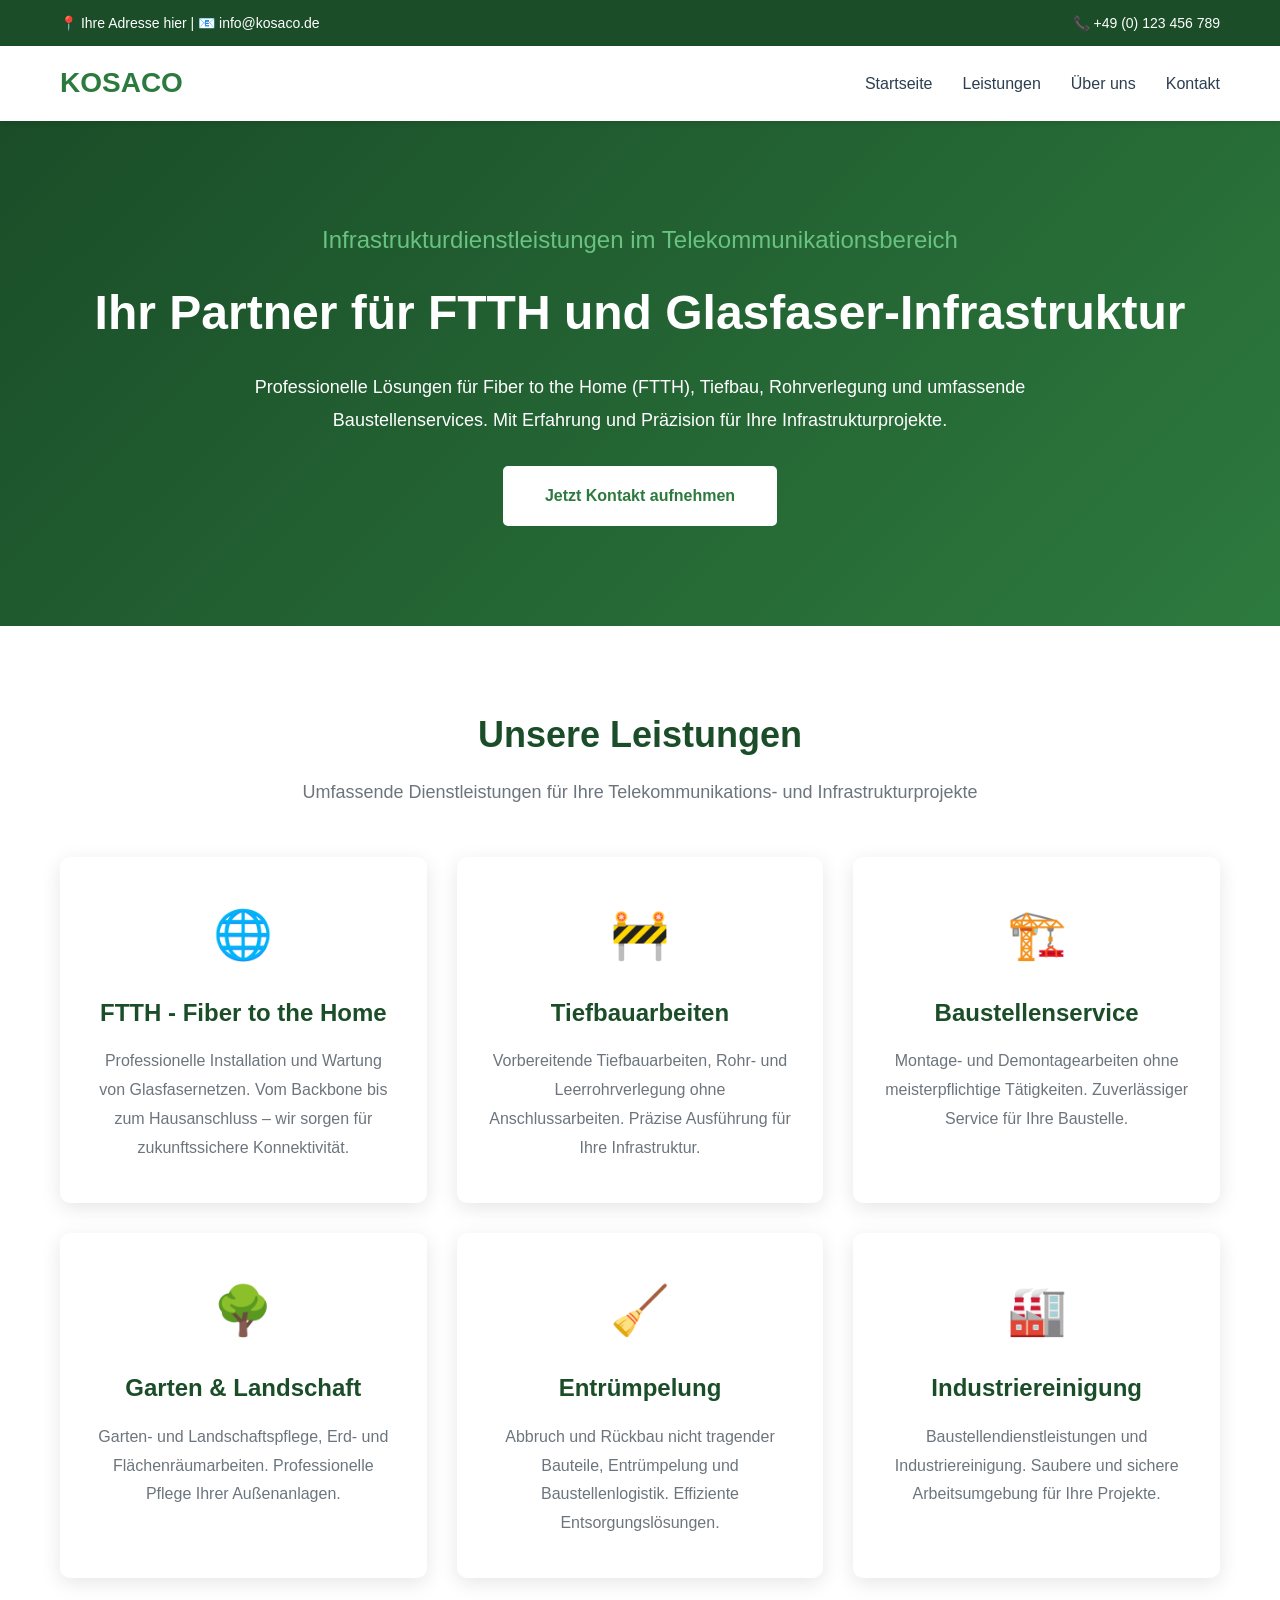
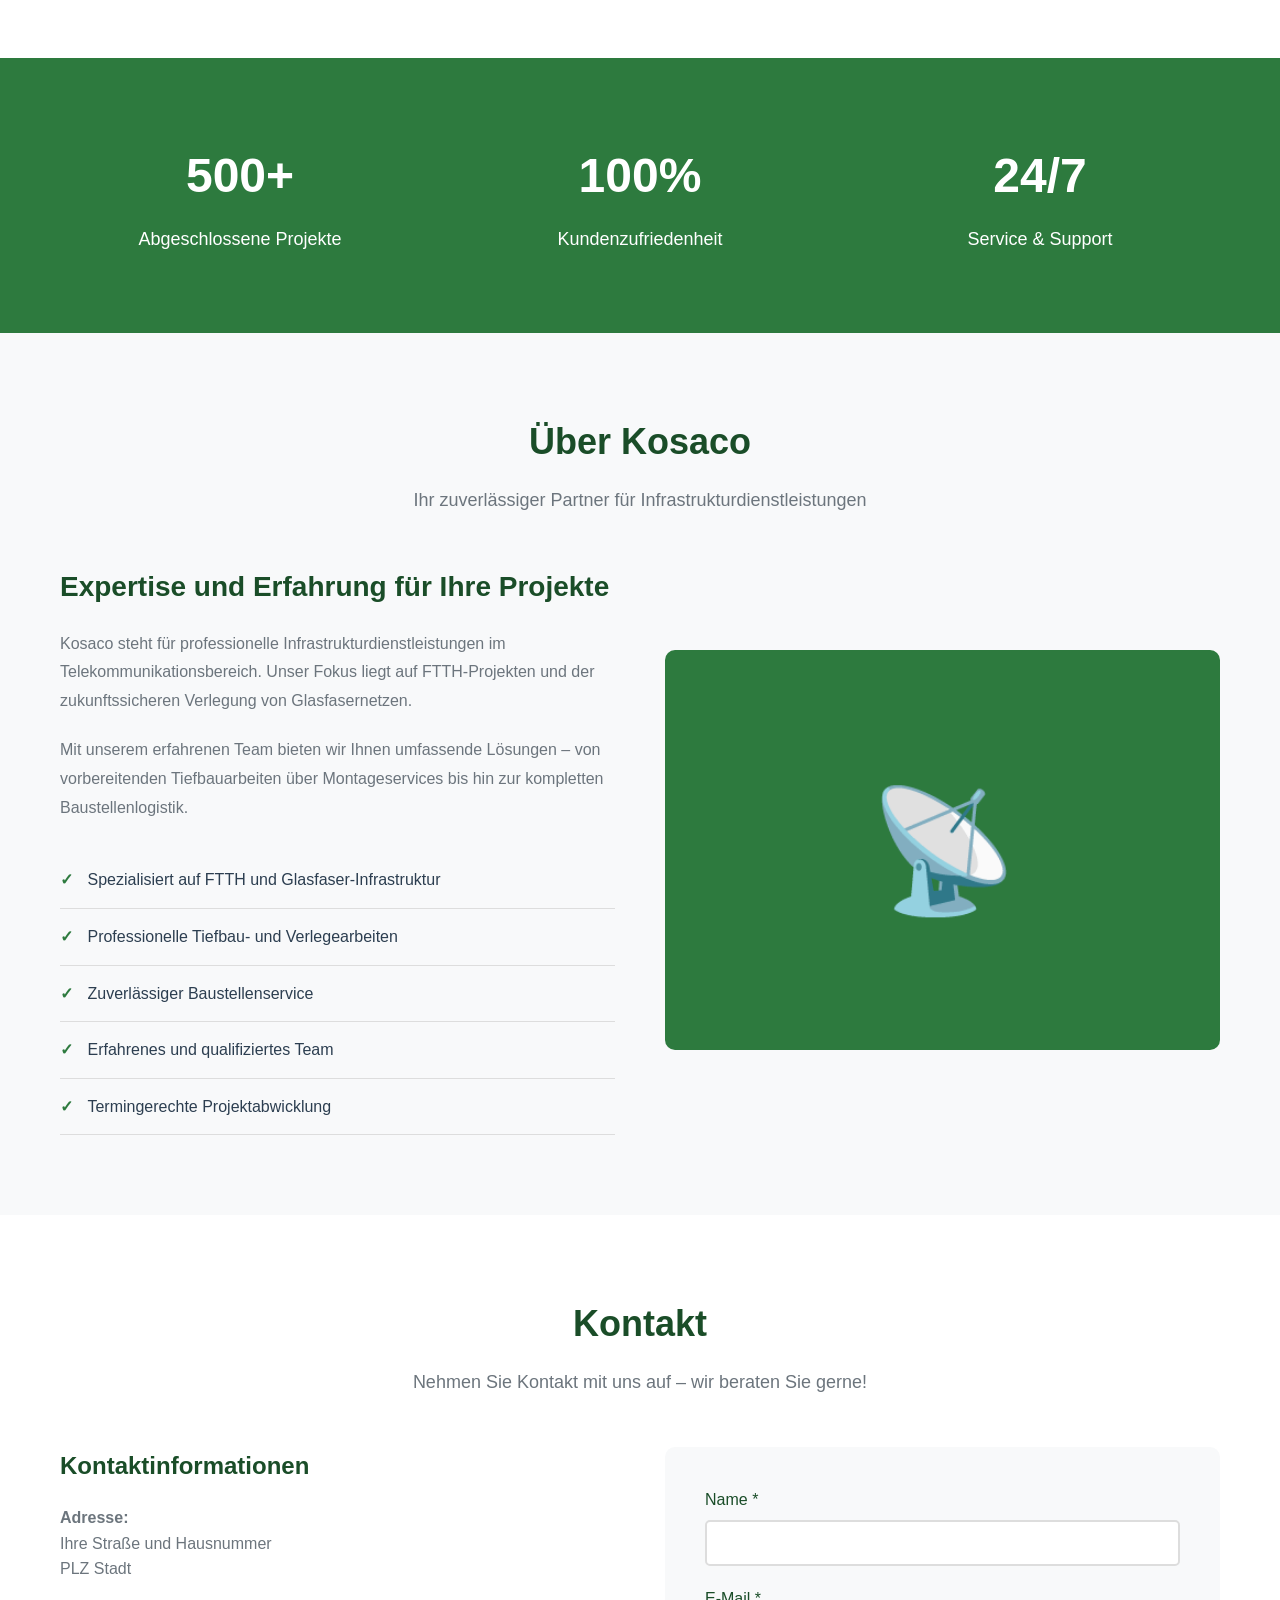
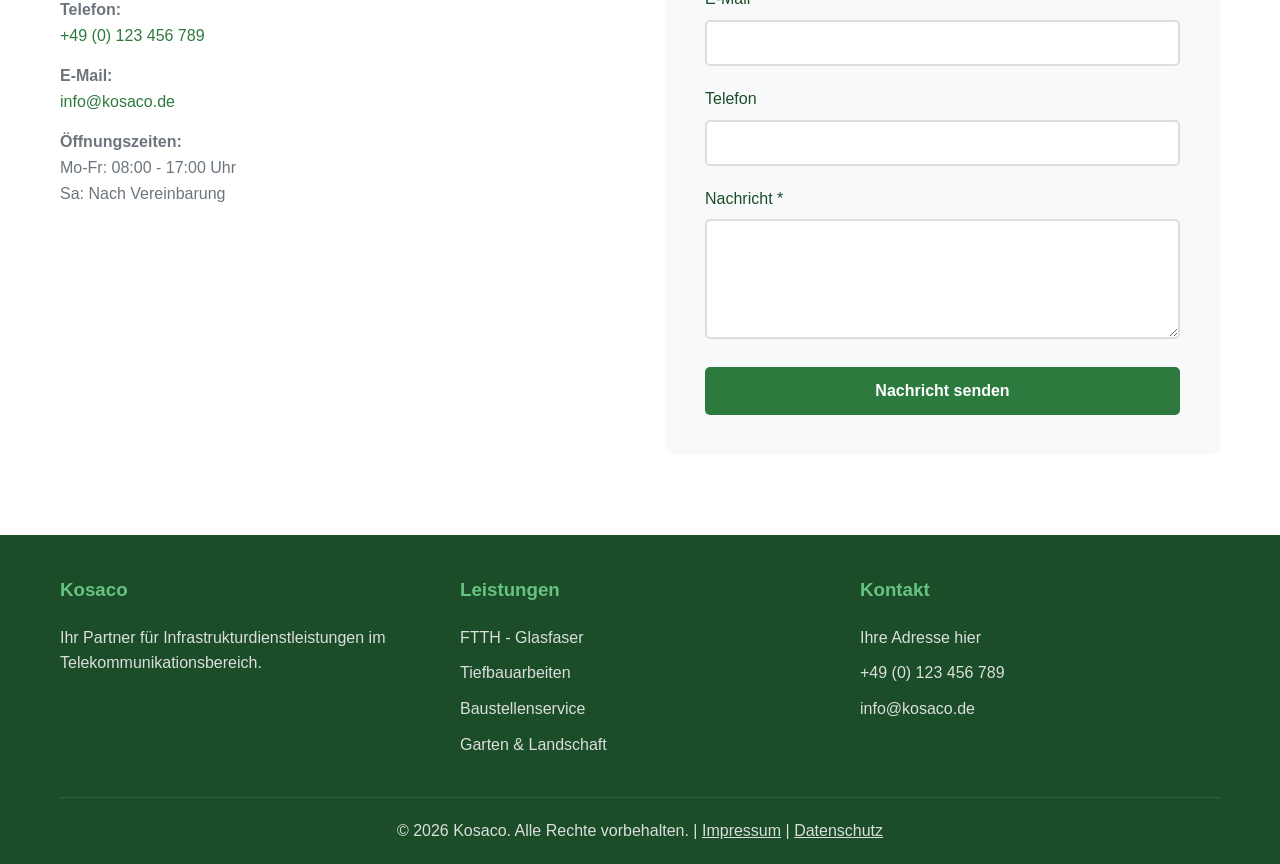
==== index.html @ 2b9aadc9 "Add files via upload" ====
<!DOCTYPE html>
<html lang="de">
<head>
    <meta charset="UTF-8">
    <meta name="viewport" content="width=device-width, initial-scale=1.0">
    <title>Kosaco - Infrastrukturdienstleistungen im Telekommunikationsbereich</title>
    <style>
        * {
            margin: 0;
            padding: 0;
            box-sizing: border-box;
        }

        :root {
            --primary-green: #2d7a3e;
            --dark-green: #1a4d28;
            --light-green: #4a9d5f;
            --accent-green: #68c281;
            --bg-light: #f8f9fa;
            --text-dark: #2c3e50;
            --text-light: #6c757d;
        }

        body {
            font-family: 'Segoe UI', Tahoma, Geneva, Verdana, sans-serif;
            line-height: 1.6;
            color: var(--text-dark);
        }

        /* Header */
        .top-bar {
            background: var(--dark-green);
            color: white;
            padding: 12px 0;
            font-size: 14px;
        }

        .top-bar .container {
            max-width: 1200px;
            margin: 0 auto;
            padding: 0 20px;
            display: flex;
            justify-content: space-between;
            align-items: center;
            flex-wrap: wrap;
            gap: 15px;
        }

        .top-bar a {
            color: white;
            text-decoration: none;
        }

        .top-bar a:hover {
            color: var(--accent-green);
        }

        /* Navigation */
        nav {
            background: white;
            box-shadow: 0 2px 5px rgba(0,0,0,0.1);
            position: sticky;
            top: 0;
            z-index: 1000;
        }

        nav .container {
            max-width: 1200px;
            margin: 0 auto;
            padding: 0 20px;
            display: flex;
            justify-content: space-between;
            align-items: center;
        }

        .logo {
            font-size: 28px;
            font-weight: bold;
            color: var(--primary-green);
            padding: 15px 0;
        }

        .nav-links {
            display: flex;
            list-style: none;
            gap: 30px;
        }

        .nav-links a {
            text-decoration: none;
            color: var(--text-dark);
            font-weight: 500;
            transition: color 0.3s;
        }

        .nav-links a:hover {
            color: var(--primary-green);
        }

        .mobile-menu-btn {
            display: none;
            background: none;
            border: none;
            font-size: 24px;
            cursor: pointer;
            color: var(--primary-green);
        }

        /* Hero Section */
        .hero {
            background: linear-gradient(135deg, var(--dark-green) 0%, var(--primary-green) 100%);
            color: white;
            padding: 100px 20px;
            text-align: center;
        }

        .hero h1 {
            font-size: 48px;
            margin-bottom: 20px;
            font-weight: 700;
        }

        .hero .subtitle {
            font-size: 24px;
            margin-bottom: 15px;
            color: var(--accent-green);
        }

        .hero p {
            font-size: 18px;
            margin-bottom: 30px;
            max-width: 800px;
            margin-left: auto;
            margin-right: auto;
            line-height: 1.8;
        }

        .btn {
            display: inline-block;
            padding: 15px 40px;
            background: white;
            color: var(--primary-green);
            text-decoration: none;
            border-radius: 5px;
            font-weight: 600;
            transition: all 0.3s;
            border: 2px solid white;
        }

        .btn:hover {
            background: transparent;
            color: white;
        }

        /* Container */
        .container {
            max-width: 1200px;
            margin: 0 auto;
            padding: 0 20px;
        }

        /* Section Styling */
        section {
            padding: 80px 20px;
        }

        .section-title {
            text-align: center;
            font-size: 36px;
            color: var(--dark-green);
            margin-bottom: 15px;
        }

        .section-subtitle {
            text-align: center;
            color: var(--text-light);
            font-size: 18px;
            margin-bottom: 50px;
            max-width: 700px;
            margin-left: auto;
            margin-right: auto;
        }

        /* Services Grid */
        .services-grid {
            display: grid;
            grid-template-columns: repeat(auto-fit, minmax(300px, 1fr));
            gap: 30px;
            margin-top: 50px;
        }

        .service-card {
            background: white;
            padding: 40px 30px;
            border-radius: 10px;
            box-shadow: 0 5px 20px rgba(0,0,0,0.1);
            transition: transform 0.3s, box-shadow 0.3s;
            text-align: center;
        }

        .service-card:hover {
            transform: translateY(-10px);
            box-shadow: 0 10px 30px rgba(45, 122, 62, 0.2);
        }

        .service-icon {
            font-size: 48px;
            color: var(--primary-green);
            margin-bottom: 20px;
        }

        .service-card h3 {
            font-size: 24px;
            color: var(--dark-green);
            margin-bottom: 15px;
        }

        .service-card p {
            color: var(--text-light);
            line-height: 1.8;
        }

        /* About Section */
        .about {
            background: var(--bg-light);
        }

        .about-content {
            display: grid;
            grid-template-columns: 1fr 1fr;
            gap: 50px;
            align-items: center;
        }

        .about-text h3 {
            font-size: 28px;
            color: var(--dark-green);
            margin-bottom: 20px;
        }

        .about-text p {
            color: var(--text-light);
            margin-bottom: 20px;
            line-height: 1.8;
        }

        .features-list {
            list-style: none;
            margin-top: 30px;
        }

        .features-list li {
            padding: 15px 0;
            border-bottom: 1px solid #ddd;
            color: var(--text-dark);
            font-weight: 500;
        }

        .features-list li:before {
            content: "✓ ";
            color: var(--primary-green);
            font-weight: bold;
            margin-right: 10px;
        }

        .about-image {
            background: var(--primary-green);
            height: 400px;
            border-radius: 10px;
            display: flex;
            align-items: center;
            justify-content: center;
            color: white;
            font-size: 120px;
        }

        /* Stats Section */
        .stats {
            background: var(--primary-green);
            color: white;
            text-align: center;
        }

        .stats-grid {
            display: grid;
            grid-template-columns: repeat(auto-fit, minmax(250px, 1fr));
            gap: 40px;
        }

        .stat-item h3 {
            font-size: 48px;
            margin-bottom: 10px;
        }

        .stat-item p {
            font-size: 18px;
        }

        /* Contact Section */
        .contact-content {
            display: grid;
            grid-template-columns: 1fr 1fr;
            gap: 50px;
        }

        .contact-info h3 {
            font-size: 24px;
            color: var(--dark-green);
            margin-bottom: 20px;
        }

        .contact-info p {
            margin-bottom: 15px;
            color: var(--text-light);
        }

        .contact-info a {
            color: var(--primary-green);
            text-decoration: none;
        }

        .contact-info a:hover {
            text-decoration: underline;
        }

        .contact-form {
            background: var(--bg-light);
            padding: 40px;
            border-radius: 10px;
        }

        .form-group {
            margin-bottom: 20px;
        }

        .form-group label {
            display: block;
            margin-bottom: 8px;
            color: var(--dark-green);
            font-weight: 500;
        }

        .form-group input,
        .form-group textarea {
            width: 100%;
            padding: 12px;
            border: 2px solid #ddd;
            border-radius: 5px;
            font-size: 16px;
            font-family: inherit;
            transition: border-color 0.3s;
        }

        .form-group input:focus,
        .form-group textarea:focus {
            outline: none;
            border-color: var(--primary-green);
        }

        .form-group textarea {
            resize: vertical;
            min-height: 120px;
        }

        .submit-btn {
            background: var(--primary-green);
            color: white;
            padding: 15px 40px;
            border: none;
            border-radius: 5px;
            font-size: 16px;
            font-weight: 600;
            cursor: pointer;
            transition: background 0.3s;
            width: 100%;
        }

        .submit-btn:hover {
            background: var(--dark-green);
        }

        /* Footer */
        footer {
            background: var(--dark-green);
            color: white;
            padding: 40px 20px 20px;
        }

        .footer-content {
            display: grid;
            grid-template-columns: repeat(auto-fit, minmax(250px, 1fr));
            gap: 40px;
            margin-bottom: 30px;
        }

        .footer-section h3 {
            margin-bottom: 20px;
            color: var(--accent-green);
        }

        .footer-section p,
        .footer-section a {
            color: #ddd;
            text-decoration: none;
            display: block;
            margin-bottom: 10px;
        }

        .footer-section a:hover {
            color: var(--accent-green);
        }

        .footer-bottom {
            text-align: center;
            padding-top: 20px;
            border-top: 1px solid rgba(255,255,255,0.1);
            color: #ddd;
        }

        /* Responsive */
        @media (max-width: 768px) {
            .nav-links {
                display: none;
                position: absolute;
                top: 100%;
                left: 0;
                right: 0;
                background: white;
                flex-direction: column;
                padding: 20px;
                box-shadow: 0 5px 10px rgba(0,0,0,0.1);
            }

            .nav-links.active {
                display: flex;
            }

            .mobile-menu-btn {
                display: block;
            }

            .hero h1 {
                font-size: 32px;
            }

            .hero .subtitle {
                font-size: 20px;
            }

            .about-content,
            .contact-content {
                grid-template-columns: 1fr;
            }

            .top-bar .container {
                flex-direction: column;
                text-align: center;
            }
        }
    </style>
</head>
<body>
    <!-- Top Bar -->
    <div class="top-bar">
        <div class="container">
            <div>📍 Ihre Adresse hier | 📧 <a href="mailto:info@kosaco.de">info@kosaco.de</a></div>
            <div>📞 <a href="tel:+49123456789">+49 (0) 123 456 789</a></div>
        </div>
    </div>

    <!-- Navigation -->
    <nav>
        <div class="container">
            <div class="logo">KOSACO</div>
            <button class="mobile-menu-btn" onclick="toggleMenu()">☰</button>
            <ul class="nav-links" id="navLinks">
                <li><a href="#home">Startseite</a></li>
                <li><a href="#services">Leistungen</a></li>
                <li><a href="#about">Über uns</a></li>
                <li><a href="#contact">Kontakt</a></li>
            </ul>
        </div>
    </nav>

    <!-- Hero Section -->
    <section class="hero" id="home">
        <div class="container">
            <div class="subtitle">Infrastrukturdienstleistungen im Telekommunikationsbereich</div>
            <h1>Ihr Partner für FTTH und Glasfaser-Infrastruktur</h1>
            <p>Professionelle Lösungen für Fiber to the Home (FTTH), Tiefbau, Rohrverlegung und umfassende Baustellenservices. Mit Erfahrung und Präzision für Ihre Infrastrukturprojekte.</p>
            <a href="#contact" class="btn">Jetzt Kontakt aufnehmen</a>
        </div>
    </section>

    <!-- Services Section -->
    <section id="services">
        <div class="container">
            <h2 class="section-title">Unsere Leistungen</h2>
            <p class="section-subtitle">Umfassende Dienstleistungen für Ihre Telekommunikations- und Infrastrukturprojekte</p>
            
            <div class="services-grid">
                <div class="service-card">
                    <div class="service-icon">🌐</div>
                    <h3>FTTH - Fiber to the Home</h3>
                    <p>Professionelle Installation und Wartung von Glasfasernetzen. Vom Backbone bis zum Hausanschluss – wir sorgen für zukunftssichere Konnektivität.</p>
                </div>

                <div class="service-card">
                    <div class="service-icon">🚧</div>
                    <h3>Tiefbauarbeiten</h3>
                    <p>Vorbereitende Tiefbauarbeiten, Rohr- und Leerrohrverlegung ohne Anschlussarbeiten. Präzise Ausführung für Ihre Infrastruktur.</p>
                </div>

                <div class="service-card">
                    <div class="service-icon">🏗️</div>
                    <h3>Baustellenservice</h3>
                    <p>Montage- und Demontagearbeiten ohne meisterpflichtige Tätigkeiten. Zuverlässiger Service für Ihre Baustelle.</p>
                </div>

                <div class="service-card">
                    <div class="service-icon">🌳</div>
                    <h3>Garten & Landschaft</h3>
                    <p>Garten- und Landschaftspflege, Erd- und Flächenräumarbeiten. Professionelle Pflege Ihrer Außenanlagen.</p>
                </div>

                <div class="service-card">
                    <div class="service-icon">🧹</div>
                    <h3>Entrümpelung</h3>
                    <p>Abbruch und Rückbau nicht tragender Bauteile, Entrümpelung und Baustellenlogistik. Effiziente Entsorgungslösungen.</p>
                </div>

                <div class="service-card">
                    <div class="service-icon">🏭</div>
                    <h3>Industriereinigung</h3>
                    <p>Baustellendienstleistungen und Industriereinigung. Saubere und sichere Arbeitsumgebung für Ihre Projekte.</p>
                </div>
            </div>
        </div>
    </section>

    <!-- Stats Section -->
    <section class="stats">
        <div class="container">
            <div class="stats-grid">
                <div class="stat-item">
                    <h3>500+</h3>
                    <p>Abgeschlossene Projekte</p>
                </div>
                <div class="stat-item">
                    <h3>100%</h3>
                    <p>Kundenzufriedenheit</p>
                </div>
                <div class="stat-item">
                    <h3>24/7</h3>
                    <p>Service & Support</p>
                </div>
            </div>
        </div>
    </section>

    <!-- About Section -->
    <section class="about" id="about">
        <div class="container">
            <h2 class="section-title">Über Kosaco</h2>
            <p class="section-subtitle">Ihr zuverlässiger Partner für Infrastrukturdienstleistungen</p>
            
            <div class="about-content">
                <div class="about-text">
                    <h3>Expertise und Erfahrung für Ihre Projekte</h3>
                    <p>Kosaco steht für professionelle Infrastrukturdienstleistungen im Telekommunikationsbereich. Unser Fokus liegt auf FTTH-Projekten und der zukunftssicheren Verlegung von Glasfasernetzen.</p>
                    <p>Mit unserem erfahrenen Team bieten wir Ihnen umfassende Lösungen – von vorbereitenden Tiefbauarbeiten über Montageservices bis hin zur kompletten Baustellenlogistik.</p>
                    
                    <ul class="features-list">
                        <li>Spezialisiert auf FTTH und Glasfaser-Infrastruktur</li>
                        <li>Professionelle Tiefbau- und Verlegearbeiten</li>
                        <li>Zuverlässiger Baustellenservice</li>
                        <li>Erfahrenes und qualifiziertes Team</li>
                        <li>Termingerechte Projektabwicklung</li>
                    </ul>
                </div>
                <div class="about-image">
                    📡
                </div>
            </div>
        </div>
    </section>

    <!-- Contact Section -->
    <section id="contact">
        <div class="container">
            <h2 class="section-title">Kontakt</h2>
            <p class="section-subtitle">Nehmen Sie Kontakt mit uns auf – wir beraten Sie gerne!</p>
            
            <div class="contact-content">
                <div class="contact-info">
                    <h3>Kontaktinformationen</h3>
                    <p><strong>Adresse:</strong><br>Ihre Straße und Hausnummer<br>PLZ Stadt</p>
                    <p><strong>Telefon:</strong><br><a href="tel:+49123456789">+49 (0) 123 456 789</a></p>
                    <p><strong>E-Mail:</strong><br><a href="mailto:info@kosaco.de">info@kosaco.de</a></p>
                    <p><strong>Öffnungszeiten:</strong><br>Mo-Fr: 08:00 - 17:00 Uhr<br>Sa: Nach Vereinbarung</p>
                </div>

                <div class="contact-form">
                    <form onsubmit="handleSubmit(event)">
                        <div class="form-group">
                            <label for="name">Name *</label>
                            <input type="text" id="name" name="name" required>
                        </div>
                        <div class="form-group">
                            <label for="email">E-Mail *</label>
                            <input type="email" id="email" name="email" required>
                        </div>
                        <div class="form-group">
                            <label for="phone">Telefon</label>
                            <input type="tel" id="phone" name="phone">
                        </div>
                        <div class="form-group">
                            <label for="message">Nachricht *</label>
                            <textarea id="message" name="message" required></textarea>
                        </div>
                        <button type="submit" class="submit-btn">Nachricht senden</button>
                    </form>
                </div>
            </div>
        </div>
    </section>

    <!-- Footer -->
    <footer>
        <div class="container">
            <div class="footer-content">
                <div class="footer-section">
                    <h3>Kosaco</h3>
                    <p>Ihr Partner für Infrastrukturdienstleistungen im Telekommunikationsbereich.</p>
                </div>
                <div class="footer-section">
                    <h3>Leistungen</h3>
                    <a href="#services">FTTH - Glasfaser</a>
                    <a href="#services">Tiefbauarbeiten</a>
                    <a href="#services">Baustellenservice</a>
                    <a href="#services">Garten & Landschaft</a>
                </div>
                <div class="footer-section">
                    <h3>Kontakt</h3>
                    <p>Ihre Adresse hier</p>
                    <a href="tel:+49123456789">+49 (0) 123 456 789</a>
                    <a href="mailto:info@kosaco.de">info@kosaco.de</a>
                </div>
            </div>
            <div class="footer-bottom">
                <p>&copy; 2026 Kosaco. Alle Rechte vorbehalten. | <a href="#" style="color: #ddd;">Impressum</a> | <a href="#" style="color: #ddd;">Datenschutz</a></p>
            </div>
        </div>
    </footer>

    <script>
        function toggleMenu() {
            const navLinks = document.getElementById('navLinks');
            navLinks.classList.toggle('active');
        }

        function handleSubmit(event) {
            event.preventDefault();
            alert('Hinweis: Dieses Formular ist noch nicht mit einem Service verbunden. Sie müssen später einen Formular-Service wie Formspree einrichten, damit die Nachrichten bei Ihnen ankommen.');
        }

        // Smooth scrolling
        document.querySelectorAll('a[href^="#"]').forEach(anchor => {
            anchor.addEventListener('click', function (e) {
                e.preventDefault();
                const target = document.querySelector(this.getAttribute('href'));
                if (target) {
                    target.scrollIntoView({
                        behavior: 'smooth'
                    });
                    // Close mobile menu if open
                    document.getElementById('navLinks').classList.remove('active');
                }
            });
        });
    </script>
</body>
</html>
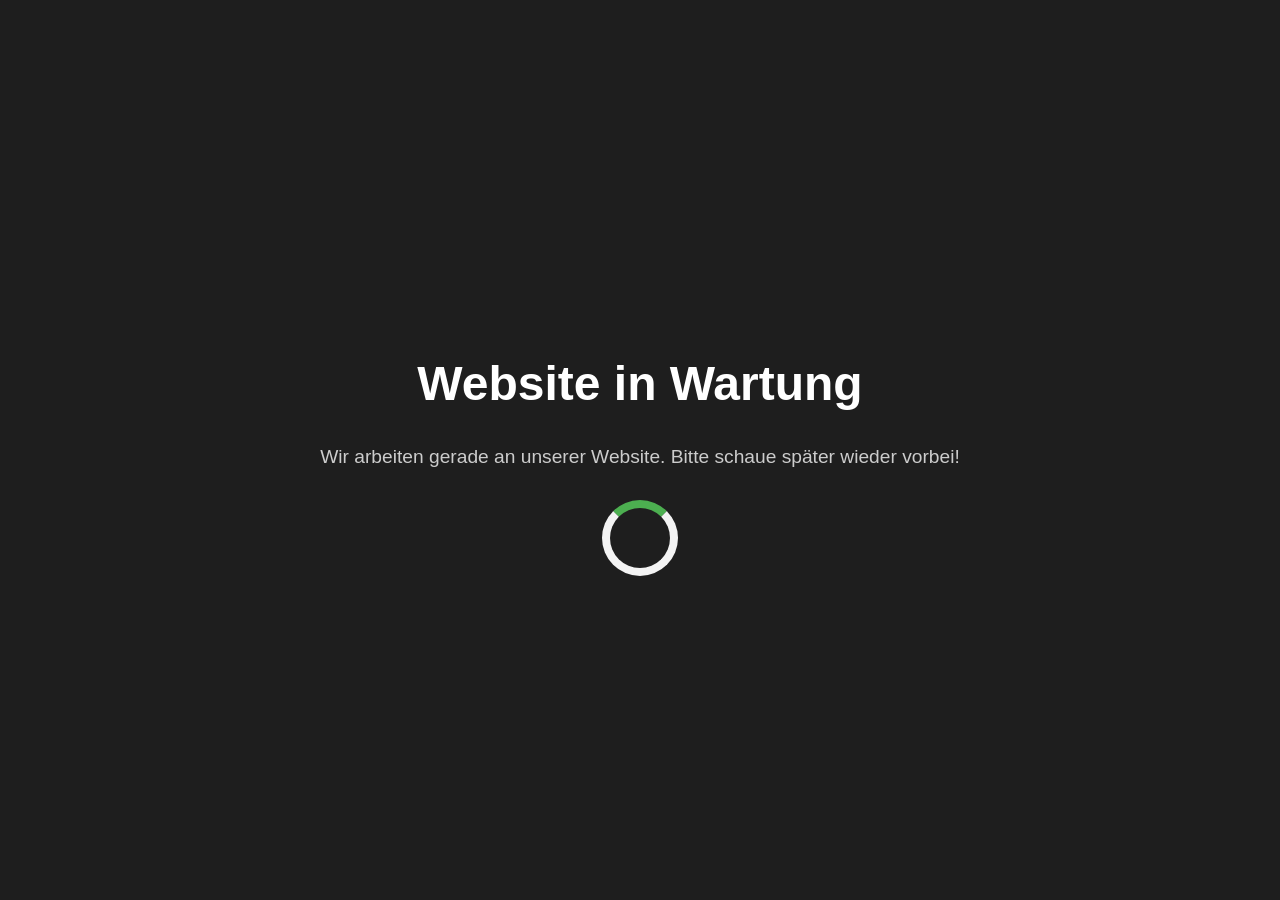
==== commit 68653724: "Create index.html" ====
--- a/index.html
+++ b/index.html
@@ -3,681 +3,51 @@
 <head>
     <meta charset="UTF-8">
     <meta name="viewport" content="width=device-width, initial-scale=1.0">
-    <title>Kosaco - Infrastrukturdienstleistungen im Telekommunikationsbereich</title>
+    <title>Website in Wartung</title>
     <style>
-        * {
+        body {
             margin: 0;
             padding: 0;
-            box-sizing: border-box;
+            height: 100vh;
+            display: flex;
+            justify-content: center;
+            align-items: center;
+            background: #1e1e1e;
+            color: #ffffff;
+            font-family: 'Arial', sans-serif;
+            text-align: center;
+            flex-direction: column;
         }
 
-        :root {
-            --primary-green: #2d7a3e;
-            --dark-green: #1a4d28;
-            --light-green: #4a9d5f;
-            --accent-green: #68c281;
-            --bg-light: #f8f9fa;
-            --text-dark: #2c3e50;
-            --text-light: #6c757d;
+        h1 {
+            font-size: 3rem;
+            margin-bottom: 1rem;
         }
 
-        body {
-            font-family: 'Segoe UI', Tahoma, Geneva, Verdana, sans-serif;
-            line-height: 1.6;
-            color: var(--text-dark);
+        p {
+            font-size: 1.2rem;
+            margin-bottom: 2rem;
+            color: #cccccc;
         }
 
-        /* Header */
-        .top-bar {
-            background: var(--dark-green);
-            color: white;
-            padding: 12px 0;
-            font-size: 14px;
+        .loader {
+            border: 8px solid #f3f3f3;
+            border-top: 8px solid #4caf50;
+            border-radius: 50%;
+            width: 60px;
+            height: 60px;
+            animation: spin 1.5s linear infinite;
         }
 
-        .top-bar .container {
-            max-width: 1200px;
-            margin: 0 auto;
-            padding: 0 20px;
-            display: flex;
-            justify-content: space-between;
-            align-items: center;
-            flex-wrap: wrap;
-            gap: 15px;
-        }
-
-        .top-bar a {
-            color: white;
-            text-decoration: none;
-        }
-
-        .top-bar a:hover {
-            color: var(--accent-green);
-        }
-
-        /* Navigation */
-        nav {
-            background: white;
-            box-shadow: 0 2px 5px rgba(0,0,0,0.1);
-            position: sticky;
-            top: 0;
-            z-index: 1000;
-        }
-
-        nav .container {
-            max-width: 1200px;
-            margin: 0 auto;
-            padding: 0 20px;
-            display: flex;
-            justify-content: space-between;
-            align-items: center;
-        }
-
-        .logo {
-            font-size: 28px;
-            font-weight: bold;
-            color: var(--primary-green);
-            padding: 15px 0;
-        }
-
-        .nav-links {
-            display: flex;
-            list-style: none;
-            gap: 30px;
-        }
-
-        .nav-links a {
-            text-decoration: none;
-            color: var(--text-dark);
-            font-weight: 500;
-            transition: color 0.3s;
-        }
-
-        .nav-links a:hover {
-            color: var(--primary-green);
-        }
-
-        .mobile-menu-btn {
-            display: none;
-            background: none;
-            border: none;
-            font-size: 24px;
-            cursor: pointer;
-            color: var(--primary-green);
-        }
-
-        /* Hero Section */
-        .hero {
-            background: linear-gradient(135deg, var(--dark-green) 0%, var(--primary-green) 100%);
-            color: white;
-            padding: 100px 20px;
-            text-align: center;
-        }
-
-        .hero h1 {
-            font-size: 48px;
-            margin-bottom: 20px;
-            font-weight: 700;
-        }
-
-        .hero .subtitle {
-            font-size: 24px;
-            margin-bottom: 15px;
-            color: var(--accent-green);
-        }
-
-        .hero p {
-            font-size: 18px;
-            margin-bottom: 30px;
-            max-width: 800px;
-            margin-left: auto;
-            margin-right: auto;
-            line-height: 1.8;
-        }
-
-        .btn {
-            display: inline-block;
-            padding: 15px 40px;
-            background: white;
-            color: var(--primary-green);
-            text-decoration: none;
-            border-radius: 5px;
-            font-weight: 600;
-            transition: all 0.3s;
-            border: 2px solid white;
-        }
-
-        .btn:hover {
-            background: transparent;
-            color: white;
-        }
-
-        /* Container */
-        .container {
-            max-width: 1200px;
-            margin: 0 auto;
-            padding: 0 20px;
-        }
-
-        /* Section Styling */
-        section {
-            padding: 80px 20px;
-        }
-
-        .section-title {
-            text-align: center;
-            font-size: 36px;
-            color: var(--dark-green);
-            margin-bottom: 15px;
-        }
-
-        .section-subtitle {
-            text-align: center;
-            color: var(--text-light);
-            font-size: 18px;
-            margin-bottom: 50px;
-            max-width: 700px;
-            margin-left: auto;
-            margin-right: auto;
-        }
-
-        /* Services Grid */
-        .services-grid {
-            display: grid;
-            grid-template-columns: repeat(auto-fit, minmax(300px, 1fr));
-            gap: 30px;
-            margin-top: 50px;
-        }
-
-        .service-card {
-            background: white;
-            padding: 40px 30px;
-            border-radius: 10px;
-            box-shadow: 0 5px 20px rgba(0,0,0,0.1);
-            transition: transform 0.3s, box-shadow 0.3s;
-            text-align: center;
-        }
-
-        .service-card:hover {
-            transform: translateY(-10px);
-            box-shadow: 0 10px 30px rgba(45, 122, 62, 0.2);
-        }
-
-        .service-icon {
-            font-size: 48px;
-            color: var(--primary-green);
-            margin-bottom: 20px;
-        }
-
-        .service-card h3 {
-            font-size: 24px;
-            color: var(--dark-green);
-            margin-bottom: 15px;
-        }
-
-        .service-card p {
-            color: var(--text-light);
-            line-height: 1.8;
-        }
-
-        /* About Section */
-        .about {
-            background: var(--bg-light);
-        }
-
-        .about-content {
-            display: grid;
-            grid-template-columns: 1fr 1fr;
-            gap: 50px;
-            align-items: center;
-        }
-
-        .about-text h3 {
-            font-size: 28px;
-            color: var(--dark-green);
-            margin-bottom: 20px;
-        }
-
-        .about-text p {
-            color: var(--text-light);
-            margin-bottom: 20px;
-            line-height: 1.8;
-        }
-
-        .features-list {
-            list-style: none;
-            margin-top: 30px;
-        }
-
-        .features-list li {
-            padding: 15px 0;
-            border-bottom: 1px solid #ddd;
-            color: var(--text-dark);
-            font-weight: 500;
-        }
-
-        .features-list li:before {
-            content: "✓ ";
-            color: var(--primary-green);
-            font-weight: bold;
-            margin-right: 10px;
-        }
-
-        .about-image {
-            background: var(--primary-green);
-            height: 400px;
-            border-radius: 10px;
-            display: flex;
-            align-items: center;
-            justify-content: center;
-            color: white;
-            font-size: 120px;
-        }
-
-        /* Stats Section */
-        .stats {
-            background: var(--primary-green);
-            color: white;
-            text-align: center;
-        }
-
-        .stats-grid {
-            display: grid;
-            grid-template-columns: repeat(auto-fit, minmax(250px, 1fr));
-            gap: 40px;
-        }
-
-        .stat-item h3 {
-            font-size: 48px;
-            margin-bottom: 10px;
-        }
-
-        .stat-item p {
-            font-size: 18px;
-        }
-
-        /* Contact Section */
-        .contact-content {
-            display: grid;
-            grid-template-columns: 1fr 1fr;
-            gap: 50px;
-        }
-
-        .contact-info h3 {
-            font-size: 24px;
-            color: var(--dark-green);
-            margin-bottom: 20px;
-        }
-
-        .contact-info p {
-            margin-bottom: 15px;
-            color: var(--text-light);
-        }
-
-        .contact-info a {
-            color: var(--primary-green);
-            text-decoration: none;
-        }
-
-        .contact-info a:hover {
-            text-decoration: underline;
-        }
-
-        .contact-form {
-            background: var(--bg-light);
-            padding: 40px;
-            border-radius: 10px;
-        }
-
-        .form-group {
-            margin-bottom: 20px;
-        }
-
-        .form-group label {
-            display: block;
-            margin-bottom: 8px;
-            color: var(--dark-green);
-            font-weight: 500;
-        }
-
-        .form-group input,
-        .form-group textarea {
-            width: 100%;
-            padding: 12px;
-            border: 2px solid #ddd;
-            border-radius: 5px;
-            font-size: 16px;
-            font-family: inherit;
-            transition: border-color 0.3s;
-        }
-
-        .form-group input:focus,
-        .form-group textarea:focus {
-            outline: none;
-            border-color: var(--primary-green);
-        }
-
-        .form-group textarea {
-            resize: vertical;
-            min-height: 120px;
-        }
-
-        .submit-btn {
-            background: var(--primary-green);
-            color: white;
-            padding: 15px 40px;
-            border: none;
-            border-radius: 5px;
-            font-size: 16px;
-            font-weight: 600;
-            cursor: pointer;
-            transition: background 0.3s;
-            width: 100%;
-        }
-
-        .submit-btn:hover {
-            background: var(--dark-green);
-        }
-
-        /* Footer */
-        footer {
-            background: var(--dark-green);
-            color: white;
-            padding: 40px 20px 20px;
-        }
-
-        .footer-content {
-            display: grid;
-            grid-template-columns: repeat(auto-fit, minmax(250px, 1fr));
-            gap: 40px;
-            margin-bottom: 30px;
-        }
-
-        .footer-section h3 {
-            margin-bottom: 20px;
-            color: var(--accent-green);
-        }
-
-        .footer-section p,
-        .footer-section a {
-            color: #ddd;
-            text-decoration: none;
-            display: block;
-            margin-bottom: 10px;
-        }
-
-        .footer-section a:hover {
-            color: var(--accent-green);
-        }
-
-        .footer-bottom {
-            text-align: center;
-            padding-top: 20px;
-            border-top: 1px solid rgba(255,255,255,0.1);
-            color: #ddd;
-        }
-
-        /* Responsive */
-        @media (max-width: 768px) {
-            .nav-links {
-                display: none;
-                position: absolute;
-                top: 100%;
-                left: 0;
-                right: 0;
-                background: white;
-                flex-direction: column;
-                padding: 20px;
-                box-shadow: 0 5px 10px rgba(0,0,0,0.1);
-            }
-
-            .nav-links.active {
-                display: flex;
-            }
-
-            .mobile-menu-btn {
-                display: block;
-            }
-
-            .hero h1 {
-                font-size: 32px;
-            }
-
-            .hero .subtitle {
-                font-size: 20px;
-            }
-
-            .about-content,
-            .contact-content {
-                grid-template-columns: 1fr;
-            }
-
-            .top-bar .container {
-                flex-direction: column;
-                text-align: center;
-            }
+        @keyframes spin {
+            0% { transform: rotate(0deg); }
+            100% { transform: rotate(360deg); }
         }
     </style>
 </head>
 <body>
-    <!-- Top Bar -->
-    <div class="top-bar">
-        <div class="container">
-            <div>📍 Ihre Adresse hier | 📧 <a href="mailto:info@kosaco.de">info@kosaco.de</a></div>
-            <div>📞 <a href="tel:+49123456789">+49 (0) 123 456 789</a></div>
-        </div>
-    </div>
-
-    <!-- Navigation -->
-    <nav>
-        <div class="container">
-            <div class="logo">KOSACO</div>
-            <button class="mobile-menu-btn" onclick="toggleMenu()">☰</button>
-            <ul class="nav-links" id="navLinks">
-                <li><a href="#home">Startseite</a></li>
-                <li><a href="#services">Leistungen</a></li>
-                <li><a href="#about">Über uns</a></li>
-                <li><a href="#contact">Kontakt</a></li>
-            </ul>
-        </div>
-    </nav>
-
-    <!-- Hero Section -->
-    <section class="hero" id="home">
-        <div class="container">
-            <div class="subtitle">Infrastrukturdienstleistungen im Telekommunikationsbereich</div>
-            <h1>Ihr Partner für FTTH und Glasfaser-Infrastruktur</h1>
-            <p>Professionelle Lösungen für Fiber to the Home (FTTH), Tiefbau, Rohrverlegung und umfassende Baustellenservices. Mit Erfahrung und Präzision für Ihre Infrastrukturprojekte.</p>
-            <a href="#contact" class="btn">Jetzt Kontakt aufnehmen</a>
-        </div>
-    </section>
-
-    <!-- Services Section -->
-    <section id="services">
-        <div class="container">
-            <h2 class="section-title">Unsere Leistungen</h2>
-            <p class="section-subtitle">Umfassende Dienstleistungen für Ihre Telekommunikations- und Infrastrukturprojekte</p>
-            
-            <div class="services-grid">
-                <div class="service-card">
-                    <div class="service-icon">🌐</div>
-                    <h3>FTTH - Fiber to the Home</h3>
-                    <p>Professionelle Installation und Wartung von Glasfasernetzen. Vom Backbone bis zum Hausanschluss – wir sorgen für zukunftssichere Konnektivität.</p>
-                </div>
-
-                <div class="service-card">
-                    <div class="service-icon">🚧</div>
-                    <h3>Tiefbauarbeiten</h3>
-                    <p>Vorbereitende Tiefbauarbeiten, Rohr- und Leerrohrverlegung ohne Anschlussarbeiten. Präzise Ausführung für Ihre Infrastruktur.</p>
-                </div>
-
-                <div class="service-card">
-                    <div class="service-icon">🏗️</div>
-                    <h3>Baustellenservice</h3>
-                    <p>Montage- und Demontagearbeiten ohne meisterpflichtige Tätigkeiten. Zuverlässiger Service für Ihre Baustelle.</p>
-                </div>
-
-                <div class="service-card">
-                    <div class="service-icon">🌳</div>
-                    <h3>Garten & Landschaft</h3>
-                    <p>Garten- und Landschaftspflege, Erd- und Flächenräumarbeiten. Professionelle Pflege Ihrer Außenanlagen.</p>
-                </div>
-
-                <div class="service-card">
-                    <div class="service-icon">🧹</div>
-                    <h3>Entrümpelung</h3>
-                    <p>Abbruch und Rückbau nicht tragender Bauteile, Entrümpelung und Baustellenlogistik. Effiziente Entsorgungslösungen.</p>
-                </div>
-
-                <div class="service-card">
-                    <div class="service-icon">🏭</div>
-                    <h3>Industriereinigung</h3>
-                    <p>Baustellendienstleistungen und Industriereinigung. Saubere und sichere Arbeitsumgebung für Ihre Projekte.</p>
-                </div>
-            </div>
-        </div>
-    </section>
-
-    <!-- Stats Section -->
-    <section class="stats">
-        <div class="container">
-            <div class="stats-grid">
-                <div class="stat-item">
-                    <h3>500+</h3>
-                    <p>Abgeschlossene Projekte</p>
-                </div>
-                <div class="stat-item">
-                    <h3>100%</h3>
-                    <p>Kundenzufriedenheit</p>
-                </div>
-                <div class="stat-item">
-                    <h3>24/7</h3>
-                    <p>Service & Support</p>
-                </div>
-            </div>
-        </div>
-    </section>
-
-    <!-- About Section -->
-    <section class="about" id="about">
-        <div class="container">
-            <h2 class="section-title">Über Kosaco</h2>
-            <p class="section-subtitle">Ihr zuverlässiger Partner für Infrastrukturdienstleistungen</p>
-            
-            <div class="about-content">
-                <div class="about-text">
-                    <h3>Expertise und Erfahrung für Ihre Projekte</h3>
-                    <p>Kosaco steht für professionelle Infrastrukturdienstleistungen im Telekommunikationsbereich. Unser Fokus liegt auf FTTH-Projekten und der zukunftssicheren Verlegung von Glasfasernetzen.</p>
-                    <p>Mit unserem erfahrenen Team bieten wir Ihnen umfassende Lösungen – von vorbereitenden Tiefbauarbeiten über Montageservices bis hin zur kompletten Baustellenlogistik.</p>
-                    
-                    <ul class="features-list">
-                        <li>Spezialisiert auf FTTH und Glasfaser-Infrastruktur</li>
-                        <li>Professionelle Tiefbau- und Verlegearbeiten</li>
-                        <li>Zuverlässiger Baustellenservice</li>
-                        <li>Erfahrenes und qualifiziertes Team</li>
-                        <li>Termingerechte Projektabwicklung</li>
-                    </ul>
-                </div>
-                <div class="about-image">
-                    📡
-                </div>
-            </div>
-        </div>
-    </section>
-
-    <!-- Contact Section -->
-    <section id="contact">
-        <div class="container">
-            <h2 class="section-title">Kontakt</h2>
-            <p class="section-subtitle">Nehmen Sie Kontakt mit uns auf – wir beraten Sie gerne!</p>
-            
-            <div class="contact-content">
-                <div class="contact-info">
-                    <h3>Kontaktinformationen</h3>
-                    <p><strong>Adresse:</strong><br>Ihre Straße und Hausnummer<br>PLZ Stadt</p>
-                    <p><strong>Telefon:</strong><br><a href="tel:+49123456789">+49 (0) 123 456 789</a></p>
-                    <p><strong>E-Mail:</strong><br><a href="mailto:info@kosaco.de">info@kosaco.de</a></p>
-                    <p><strong>Öffnungszeiten:</strong><br>Mo-Fr: 08:00 - 17:00 Uhr<br>Sa: Nach Vereinbarung</p>
-                </div>
-
-                <div class="contact-form">
-                    <form onsubmit="handleSubmit(event)">
-                        <div class="form-group">
-                            <label for="name">Name *</label>
-                            <input type="text" id="name" name="name" required>
-                        </div>
-                        <div class="form-group">
-                            <label for="email">E-Mail *</label>
-                            <input type="email" id="email" name="email" required>
-                        </div>
-                        <div class="form-group">
-                            <label for="phone">Telefon</label>
-                            <input type="tel" id="phone" name="phone">
-                        </div>
-                        <div class="form-group">
-                            <label for="message">Nachricht *</label>
-                            <textarea id="message" name="message" required></textarea>
-                        </div>
-                        <button type="submit" class="submit-btn">Nachricht senden</button>
-                    </form>
-                </div>
-            </div>
-        </div>
-    </section>
-
-    <!-- Footer -->
-    <footer>
-        <div class="container">
-            <div class="footer-content">
-                <div class="footer-section">
-                    <h3>Kosaco</h3>
-                    <p>Ihr Partner für Infrastrukturdienstleistungen im Telekommunikationsbereich.</p>
-                </div>
-                <div class="footer-section">
-                    <h3>Leistungen</h3>
-                    <a href="#services">FTTH - Glasfaser</a>
-                    <a href="#services">Tiefbauarbeiten</a>
-                    <a href="#services">Baustellenservice</a>
-                    <a href="#services">Garten & Landschaft</a>
-                </div>
-                <div class="footer-section">
-                    <h3>Kontakt</h3>
-                    <p>Ihre Adresse hier</p>
-                    <a href="tel:+49123456789">+49 (0) 123 456 789</a>
-                    <a href="mailto:info@kosaco.de">info@kosaco.de</a>
-                </div>
-            </div>
-            <div class="footer-bottom">
-                <p>&copy; 2026 Kosaco. Alle Rechte vorbehalten. | <a href="#" style="color: #ddd;">Impressum</a> | <a href="#" style="color: #ddd;">Datenschutz</a></p>
-            </div>
-        </div>
-    </footer>
-
-    <script>
-        function toggleMenu() {
-            const navLinks = document.getElementById('navLinks');
-            navLinks.classList.toggle('active');
-        }
-
-        function handleSubmit(event) {
-            event.preventDefault();
-            alert('Hinweis: Dieses Formular ist noch nicht mit einem Service verbunden. Sie müssen später einen Formular-Service wie Formspree einrichten, damit die Nachrichten bei Ihnen ankommen.');
-        }
-
-        // Smooth scrolling
-        document.querySelectorAll('a[href^="#"]').forEach(anchor => {
-            anchor.addEventListener('click', function (e) {
-                e.preventDefault();
-                const target = document.querySelector(this.getAttribute('href'));
-                if (target) {
-                    target.scrollIntoView({
-                        behavior: 'smooth'
-                    });
-                    // Close mobile menu if open
-                    document.getElementById('navLinks').classList.remove('active');
-                }
-            });
-        });
-    </script>
+    <h1>Website in Wartung</h1>
+    <p>Wir arbeiten gerade an unserer Website. Bitte schaue später wieder vorbei!</p>
+    <div class="loader"></div>
 </body>
-</html>+</html>
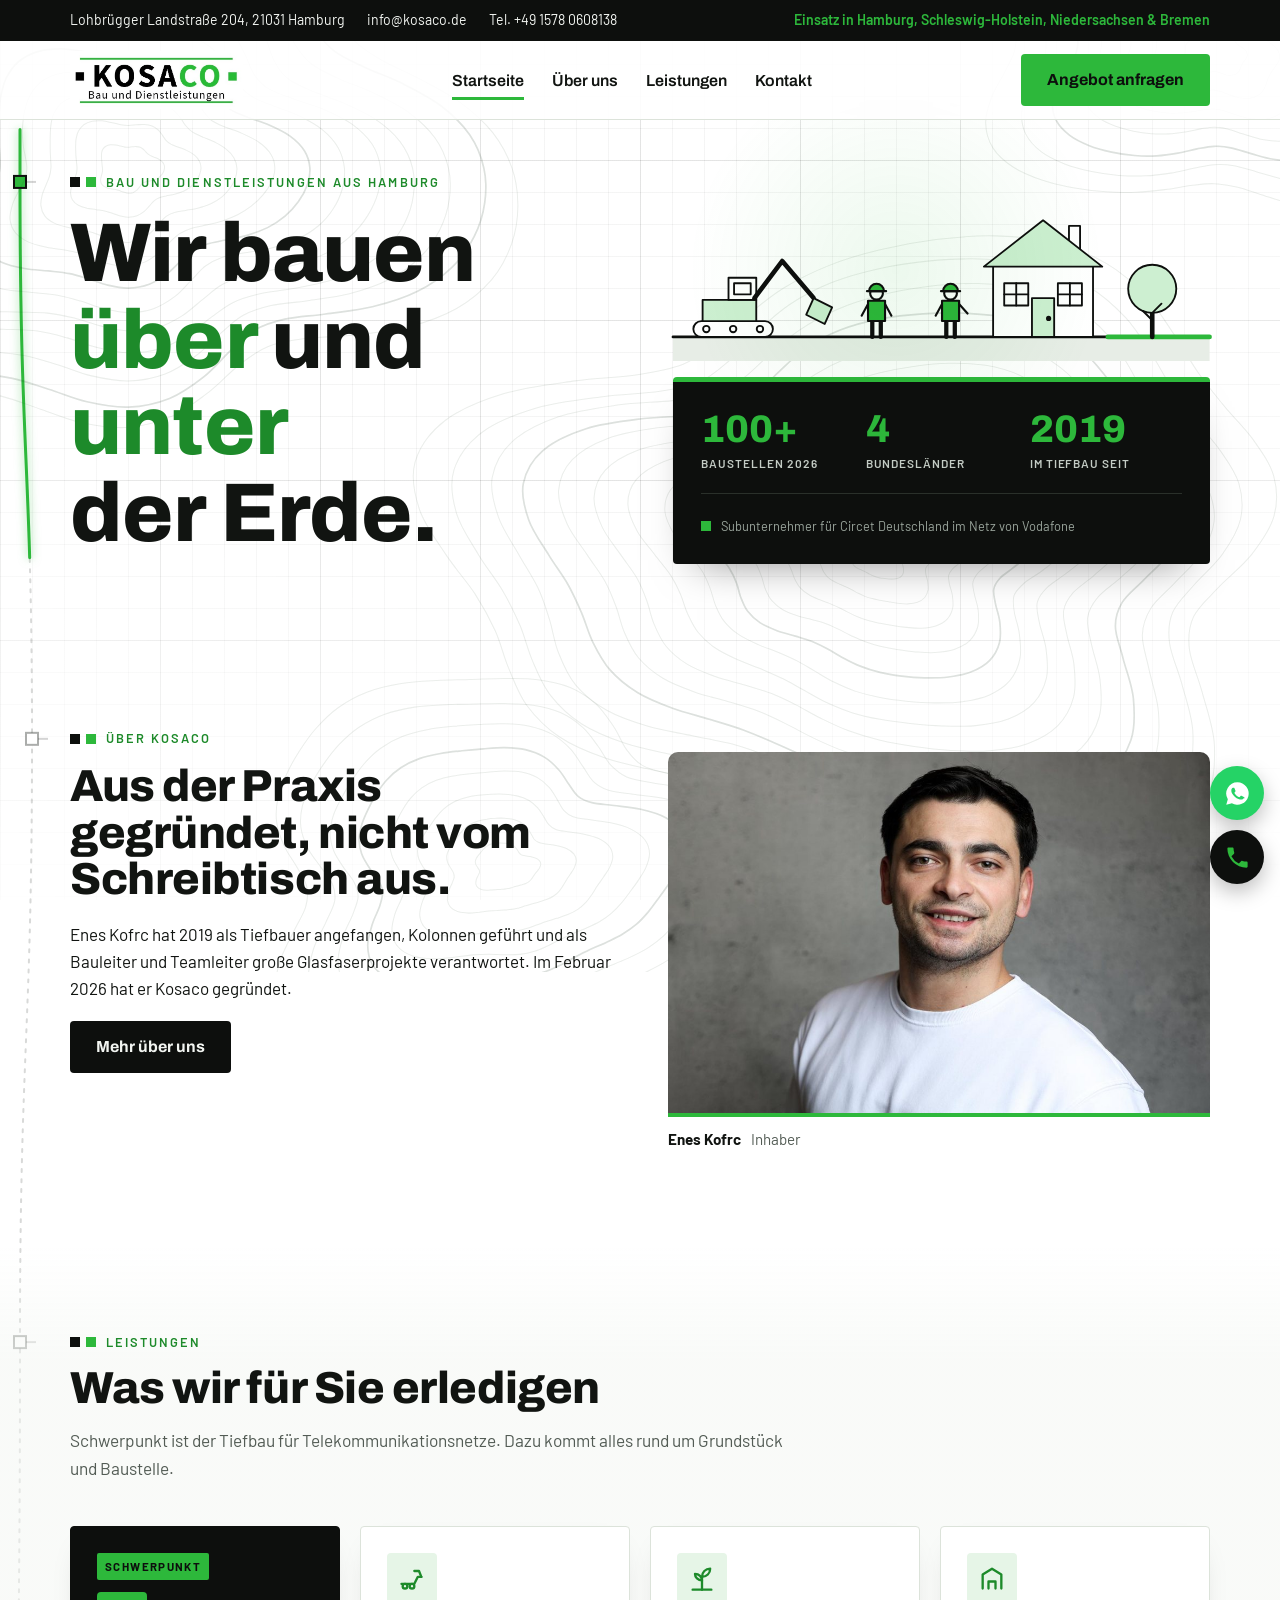
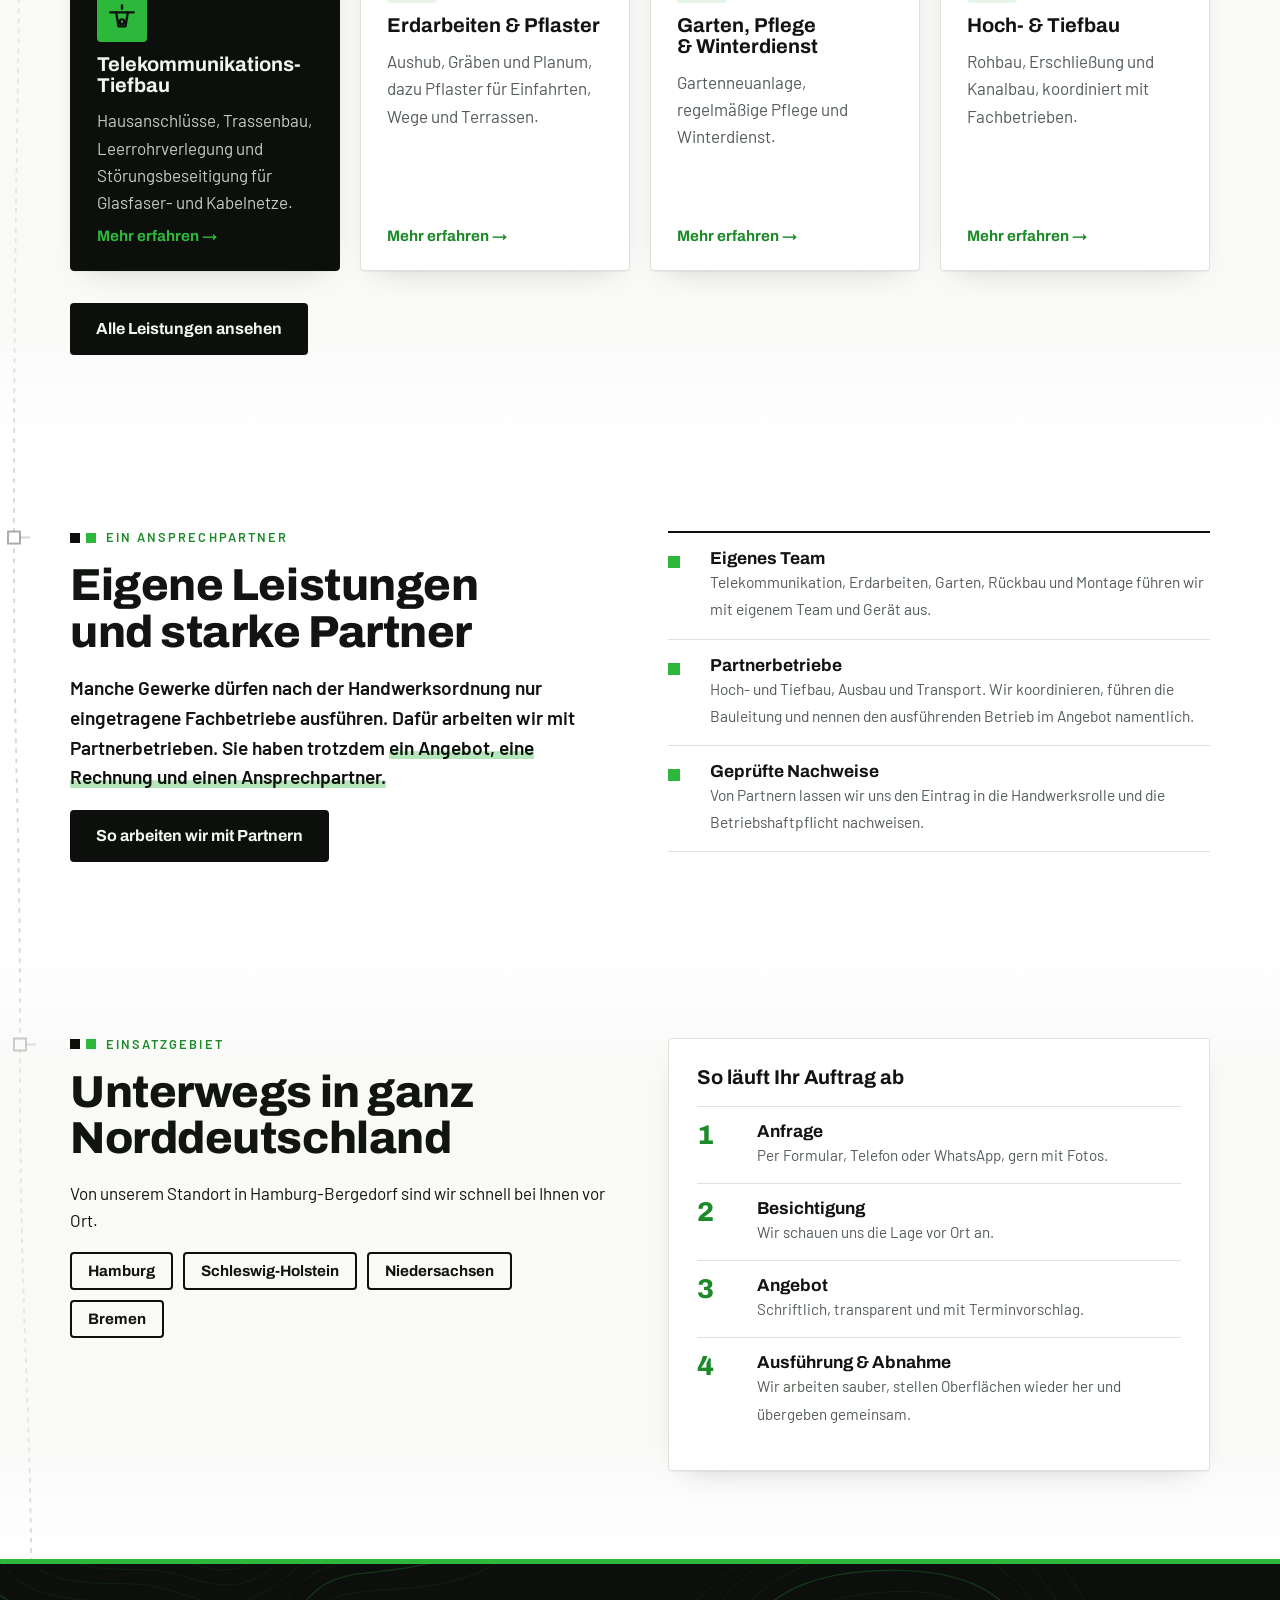
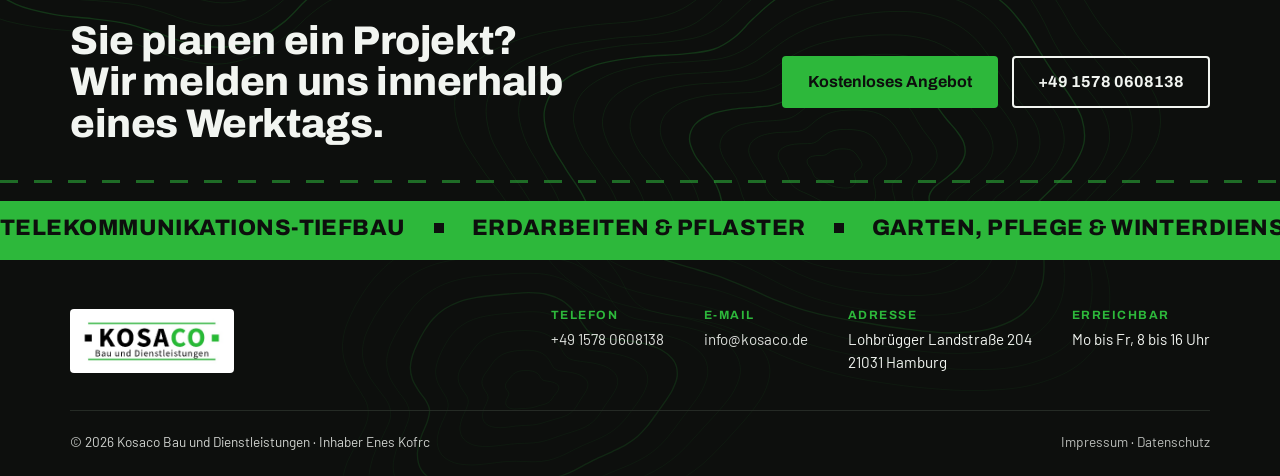
==== commit e0d82b00: "Add files via upload" ====
--- a/index.html
+++ b/index.html
@@ -1,53 +1,123 @@
-<!DOCTYPE html>
+<!doctype html>
 <html lang="de">
 <head>
-    <meta charset="UTF-8">
-    <meta name="viewport" content="width=device-width, initial-scale=1.0">
-    <title>Website in Wartung</title>
-    <style>
-        body {
-            margin: 0;
-            padding: 0;
-            height: 100vh;
-            display: flex;
-            justify-content: center;
-            align-items: center;
-            background: #1e1e1e;
-            color: #ffffff;
-            font-family: 'Arial', sans-serif;
-            text-align: center;
-            flex-direction: column;
-        }
-
-        h1 {
-            font-size: 3rem;
-            margin-bottom: 1rem;
-        }
-
-        p {
-            font-size: 1.2rem;
-            margin-bottom: 2rem;
-            color: #cccccc;
-        }
-
-        .loader {
-            border: 8px solid #f3f3f3;
-            border-top: 8px solid #4caf50;
-            border-radius: 50%;
-            width: 60px;
-            height: 60px;
-            animation: spin 1.5s linear infinite;
-        }
-
-        @keyframes spin {
-            0% { transform: rotate(0deg); }
-            100% { transform: rotate(360deg); }
-        }
-    </style>
+<meta charset="utf-8">
+<meta name="viewport" content="width=device-width, initial-scale=1, viewport-fit=cover">
+<title>Kosaco Bau und Dienstleistungen</title>
+<meta name="description" content="Tiefbau, Telekommunikation, Garten- und Landschaftsbau, Entrümpelung sowie Hochbau- und Ausbauprojekte mit Partnerbetrieben in Hamburg und Norddeutschland.">
+<link rel="preconnect" href="https://fonts.googleapis.com">
+<link rel="stylesheet" href="https://fonts.googleapis.com/css2?family=Archivo:wght@600;700;800&family=Barlow:wght@400;500;600&display=swap">
+<link rel="stylesheet" href="styles.css">
 </head>
 <body>
-    <h1>Website in Wartung</h1>
-    <p>Wir arbeiten gerade an unserer Website. Bitte schaue später wieder vorbei!</p>
-    <div class="loader"></div>
+<div class="topbar"><div class="wrap">
+  <ul><li>Lohbrügger Landstraße 204, 21031 Hamburg</li><li><a href="mailto:info@kosaco.de">info@kosaco.de</a></li><li><a href="tel:+4915780608138">Tel. +49 1578 0608138</a></li></ul>
+  <span class="em">Einsatz in Hamburg, Schleswig-Holstein, Niedersachsen &amp; Bremen</span>
+</div></div>
+<header class="site"><div class="wrap">
+  <a class="logo" href="index.html" aria-label="Kosaco Startseite"><img src="logo.jpg" alt="KOSACO Bau und Dienstleistungen" width="631" height="211"></a>
+  <nav class="main" id="nav" aria-label="Hauptmenü"><ul><li><a href="index.html" aria-current="page">Startseite</a></li><li><a href="ueber-uns.html">Über uns</a></li><li><a href="leistungen.html">Leistungen</a></li><li><a href="kontakt.html">Kontakt</a></li></ul></nav>
+  <div class="head-cta"><a class="btn btn-green" href="kontakt.html">Angebot anfragen</a>
+  <button class="menu-btn" id="menuBtn" aria-expanded="false" aria-controls="nav">Menü</button></div>
+</div></header>
+<div class="pt pt-up" aria-hidden="true"><span class="pt-bar"></span><img src="logo.jpg" alt=""></div>
+<main data-fx="up">
+<section class="hero"><div class="glow" aria-hidden="true"></div><div class="wrap">
+  <div class="hero-copy">
+    <span class="eyebrow">Bau und Dienstleistungen aus Hamburg</span>
+    <h1>Wir bauen <span class="green">über</span> und <span class="green">unter</span> der Erde.</h1>
+  </div>
+  <div class="hero-fig"><svg class="scene" viewBox="0 70 580 176" role="img" aria-label="Illustration: Bagger, Bauarbeiter, Haus und Baum" preserveAspectRatio="xMidYMid meet">
+<g fill="none" stroke="#0D0F0D" stroke-width="2" stroke-linejoin="round" stroke-linecap="round">
+<rect class="a-soil" x="0" y="218" width="580" height="26" fill="#E7EDE6" stroke="none"/>
+<path class="a-line" pathLength="1" d="M0 218H580" stroke-width="3"/>
+<path class="a-grass" d="M470 218H580" stroke="#2DB83B" stroke-width="5"/>
+<g class="a-exc"><rect x="22" y="201" width="86" height="17" rx="8.5" fill="#fff"/><circle cx="36" cy="209.5" r="3.5"/><circle cx="65" cy="209.5" r="3.5"/><circle cx="94" cy="209.5" r="3.5"/>
+<path d="M32 201V178H90V201Z" fill="#CDEFD1"/><rect x="60" y="154" width="30" height="24" fill="#fff"/><path d="M66 160H84V172H66Z"/>
+<g class="a-boom"><path d="M88 176L118 136L152 176" stroke-width="5"/><path d="M152 176L172 186L164 204L144 194Z" fill="#CDEFD1"/></g></g>
+<g transform="translate(220 218) scale(1.15)"><g class="a-w1"><path d="M-4 0V-16M4 0V-16" stroke-width="4"/><path d="M-8 -31L-14 -20"/><path d="M8 -31L14 -20"/><rect x="-8" y="-34" width="16" height="19" fill="#2DB83B"/><circle cx="0" cy="-41" r="6" fill="#fff"/><path d="M-7 -43A7 7 0 0 1 7 -43Z" fill="#2DB83B"/><path d="M-9 -43H9"/></g></g>
+<g transform="translate(300 218) scale(1.15)"><g class="a-w2"><path d="M-4 0V-16M4 0V-16" stroke-width="4"/><path d="M-8 -31L-14 -20"/><g transform="translate(8 -31)"><g class="wave"><path d="M0 0L8 9"/></g></g><rect x="-8" y="-34" width="16" height="19" fill="#2DB83B"/><circle cx="0" cy="-41" r="6" fill="#fff"/><path d="M-7 -43A7 7 0 0 1 7 -43Z" fill="#2DB83B"/><path d="M-9 -43H9"/></g></g>
+<g class="a-house"><rect x="428" y="98" width="12" height="30" fill="#fff"/>
+<rect x="346" y="140" width="108" height="78" fill="#fff"/><path d="M336 142L400 92L464 142Z" fill="#CDEFD1"/>
+<rect x="358" y="160" width="26" height="24" fill="#fff"/><path d="M371 160V184M358 172H384"/>
+<rect x="416" y="160" width="26" height="24" fill="#fff"/><path d="M429 160V184M416 172H442"/>
+<rect x="388" y="176" width="24" height="42" fill="#CDEFD1"/><circle cx="406" cy="198" r="1.8" fill="#0D0F0D"/></g>
+<g class="a-tree"><path d="M518 218V186" stroke-width="5"/><circle cx="518" cy="166" r="26" fill="#CDEFD1"/><path d="M518 200L508 190M518 192L528 182"/></g>
+</g>
+</svg>
+<div class="hero-panel"><div class="hp-stats"><div><b data-count="100">100+</b><span>Baustellen 2026</span></div><div><b data-count="4">4</b><span>Bundesländer</span></div><div><b>2019</b><span>Im Tiefbau seit</span></div></div><p class="hp-note">Subunternehmer für Circet Deutschland im Netz von Vodafone</p></div></div>
+</div></section>
+
+<section><div class="wrap split">
+  <div class="stack">
+    <span class="eyebrow">Über Kosaco</span>
+    <h2>Aus der Praxis gegründet, nicht vom Schreibtisch aus.</h2>
+    <p>Enes Kofrc hat 2019 als Tiefbauer angefangen, Kolonnen geführt und als Bauleiter und Teamleiter große Glasfaserprojekte verantwortet. Im Februar 2026 hat er Kosaco gegründet.</p>
+    <div class="actions"><a class="btn btn-black" href="ueber-uns.html">Mehr über uns</a></div>
+  </div>
+  <figure class="portrait"><img src="enes.jpg" alt="Enes Kofrc, Inhaber von Kosaco" width="1000" height="666" loading="lazy"><figcaption><strong>Enes Kofrc</strong><span>Inhaber</span></figcaption></figure>
+</div></section>
+
+<section class="alt"><div class="wrap">
+  <div class="sec-head"><span class="eyebrow">Leistungen</span><h2>Was wir für Sie erledigen</h2>
+  <p>Schwerpunkt ist der Tiefbau für Telekommunikationsnetze. Dazu kommt alles rund um Grundstück und Baustelle.</p></div>
+  <div class="grid-3 grid-4"><a class="svc focus" href="leistungen.html#telekom"><span class="tag">Schwerpunkt</span><div class="svc-ico"><svg viewBox="0 0 24 24"><path d="M2 8h20"/><path d="M7 8l2 12h6l2-12"/><circle cx="12" cy="16" r="2"/><path d="M12 2v3"/></svg></div><h3>Telekommunikations-Tiefbau</h3><p>Hausanschlüsse, Trassenbau, Leerrohrverlegung und Störungsbeseitigung für Glasfaser- und Kabelnetze.</p><span class="more">Mehr erfahren <span class="arr">→</span></span></a><a class="svc" href="leistungen.html#erdarbeiten"><div class="svc-ico"><svg viewBox="0 0 24 24"><path d="M3 17h11l3-6h3"/><path d="M20 11l-2-5h-4"/><circle cx="6" cy="19" r="2"/><circle cx="12" cy="19" r="2"/></svg></div><h3>Erdarbeiten &amp; Pflaster</h3><p>Aushub, Gräben und Planum, dazu Pflaster für Einfahrten, Wege und Terrassen.</p><span class="more">Mehr erfahren <span class="arr">→</span></span></a><a class="svc" href="leistungen.html#garten"><div class="svc-ico"><svg viewBox="0 0 24 24"><path d="M12 22V11"/><path d="M12 11c0-4 3-7 7-7 0 4-3 7-7 7z"/><path d="M12 14c0-3-2.5-5.5-6-5.5 0 3 2.5 5.5 6 5.5z"/><path d="M4 22h16"/></svg></div><h3>Garten, Pflege &amp; Winterdienst</h3><p>Gartenneuanlage, regelmäßige Pflege und Winterdienst.</p><span class="more">Mehr erfahren <span class="arr">→</span></span></a><a class="svc" href="leistungen.html#hochbau"><div class="svc-ico"><svg viewBox="0 0 24 24"><path d="M4 21V9l8-5 8 5v12"/><path d="M9 21v-6h6v6"/></svg></div><h3>Hoch- &amp; Tiefbau</h3><p>Rohbau, Erschließung und Kanalbau, koordiniert mit Fachbetrieben.</p><span class="more">Mehr erfahren <span class="arr">→</span></span></a></div>
+  <div class="actions" style="margin-top:32px"><a class="btn btn-black" href="leistungen.html">Alle Leistungen ansehen</a></div>
+</div></section>
+
+<section><div class="wrap split">
+  <div class="stack">
+    <span class="eyebrow">Ein Ansprechpartner</span>
+    <h2>Eigene Leistungen und starke Partner</h2>
+    <p class="callout">Manche Gewerke dürfen nach der Handwerksordnung nur eingetragene Fachbetriebe ausführen. Dafür arbeiten wir mit Partnerbetrieben. Sie haben trotzdem <mark>ein Angebot, eine Rechnung und einen Ansprechpartner.</mark></p>
+    <div class="actions"><a class="btn btn-black" href="leistungen.html#partner">So arbeiten wir mit Partnern</a></div>
+  </div>
+  <ul class="tasks">
+    <li><div><strong>Eigenes Team</strong><span>Telekommunikation, Erdarbeiten, Garten, Rückbau und Montage führen wir mit eigenem Team und Gerät aus.</span></div></li>
+    <li><div><strong>Partnerbetriebe</strong><span>Hoch- und Tiefbau, Ausbau und Transport. Wir koordinieren, führen die Bauleitung und nennen den ausführenden Betrieb im Angebot namentlich.</span></div></li>
+    <li><div><strong>Geprüfte Nachweise</strong><span>Von Partnern lassen wir uns den Eintrag in die Handwerksrolle und die Betriebshaftpflicht nachweisen.</span></div></li>
+  </ul>
+</div></section>
+<section class="alt"><div class="wrap split">
+  <div class="stack">
+    <span class="eyebrow">Einsatzgebiet</span>
+    <h2>Unterwegs in ganz Norddeutschland</h2>
+    <p>Von unserem Standort in Hamburg-Bergedorf sind wir schnell bei Ihnen vor Ort.</p>
+    <div class="regions"><span>Hamburg</span><span>Schleswig-Holstein</span><span>Niedersachsen</span><span>Bremen</span></div>
+  </div>
+  <div class="process">
+    <h3>So läuft Ihr Auftrag ab</h3>
+    <ol>
+      <li><b>1</b><div><strong>Anfrage</strong><span>Per Formular, Telefon oder WhatsApp, gern mit Fotos.</span></div></li>
+      <li><b>2</b><div><strong>Besichtigung</strong><span>Wir schauen uns die Lage vor Ort an.</span></div></li>
+      <li><b>3</b><div><strong>Angebot</strong><span>Schriftlich, transparent und mit Terminvorschlag.</span></div></li>
+      <li><b>4</b><div><strong>Ausführung &amp; Abnahme</strong><span>Wir arbeiten sauber, stellen Oberflächen wieder her und übergeben gemeinsam.</span></div></li>
+    </ol>
+  </div>
+</div></section>
+<div class="band"><div class="wrap">
+  <h2>Sie planen ein Projekt? Wir melden uns innerhalb eines Werktags.</h2>
+  <div class="actions"><a class="btn btn-green" href="kontakt.html">Kostenloses Angebot</a><a class="btn btn-ghost" href="tel:+4915780608138">+49 1578 0608138</a></div>
+</div></div>
+</main>
+<div class="marquee mq-green" aria-hidden="true"><div class="mq-track"><div class="mq-set"><span>Telekommunikations-Tiefbau</span><i></i><span>Erdarbeiten &amp; Pflaster</span><i></i><span>Garten, Pflege &amp; Winterdienst</span><i></i><span>Rückbau &amp; Entrümpelung</span><i></i><span>Montage &amp; Baustellenservice</span><i></i><span>Hoch- &amp; Tiefbau</span><i></i><span>Ausbau &amp; Montage</span><i></i><span>Transport &amp; Logistik</span><i></i></div><div class="mq-set"><span>Telekommunikations-Tiefbau</span><i></i><span>Erdarbeiten &amp; Pflaster</span><i></i><span>Garten, Pflege &amp; Winterdienst</span><i></i><span>Rückbau &amp; Entrümpelung</span><i></i><span>Montage &amp; Baustellenservice</span><i></i><span>Hoch- &amp; Tiefbau</span><i></i><span>Ausbau &amp; Montage</span><i></i><span>Transport &amp; Logistik</span><i></i></div></div></div>
+<footer class="site"><div class="wrap">
+  <div class="f-top">
+    <span class="f-logo"><img src="logo.jpg" alt="KOSACO Bau und Dienstleistungen" width="631" height="211"></span>
+    <dl class="f-info">
+      <div><dt>Telefon</dt><dd><a href="tel:+4915780608138">+49 1578 0608138</a></dd></div>
+      <div><dt>E-Mail</dt><dd><a href="mailto:info@kosaco.de">info@kosaco.de</a></dd></div>
+      <div><dt>Adresse</dt><dd>Lohbrügger Landstraße 204<br>21031 Hamburg</dd></div>
+      <div><dt>Erreichbar</dt><dd>Mo bis Fr, 8 bis 16 Uhr</dd></div>
+    </dl>
+  </div>
+  <div class="legal"><span>© 2026 Kosaco Bau und Dienstleistungen · Inhaber Enes Kofrc</span>
+  <span><a href="impressum.html">Impressum</a> · <a href="datenschutz.html">Datenschutz</a></span></div>
+</div></footer>
+<div class="float" aria-label="Schnellkontakt">
+  <a class="wa" href="https://wa.me/4915780608138" aria-label="WhatsApp schreiben"><svg viewBox="0 0 24 24" fill="#fff"><path d="M12 2a10 10 0 00-8.6 15.1L2 22l5-1.3A10 10 0 1012 2zm5.4 14.2c-.2.6-1.3 1.2-1.8 1.2-.5.1-1 .1-3.3-.8-2.8-1.2-4.6-4-4.7-4.2-.1-.2-1.1-1.5-1.1-2.9s.7-2 1-2.3c.2-.3.5-.3.7-.3h.5c.2 0 .4 0 .6.5l.9 2.1c.1.2.1.4 0 .5l-.4.6-.4.4c-.1.1-.3.3-.1.6.2.3.8 1.3 1.7 2.1 1.2 1 2.1 1.4 2.4 1.5.3.1.5.1.6-.1l.9-1c.2-.3.4-.2.7-.1l2 1c.3.1.5.2.5.3.1.2.1.6-.1 1.1z"/></svg></a>
+  <a class="tel" href="tel:+4915780608138" aria-label="Anrufen"><svg viewBox="0 0 24 24" fill="#2DB83B"><path d="M6.6 10.8a15.1 15.1 0 006.6 6.6l2.2-2.2c.3-.3.7-.4 1-.2 1.1.4 2.3.6 3.6.6.6 0 1 .4 1 1V20c0 .6-.4 1-1 1A17 17 0 013 4c0-.6.4-1 1-1h3.5c.6 0 1 .4 1 1 0 1.3.2 2.5.6 3.6.1.3 0 .7-.2 1z"/></svg></a>
+</div>
+<script src="site.js"></script>
 </body>
 </html>
--- a/styles.css
+++ b/styles.css
@@ -0,0 +1,566 @@
+/* Layout: Querschnitt-Prinzip – Oberfläche (Garten) oben, Trasse unten; Logo-Grün als einziges Signal, Logo-Leisten als Gliederung */
+:root{
+  --bg:#FFFFFF; --bg-2:#F3F6F2; --ink:#111411; --muted:#535C55; --line:#DCE3DA;
+  --green:#2DB83B; --green-ink:#1D8A2A; --green-soft:#E6F5E7; --black:#0D0F0D; --on-black:#F2F5F1;
+  --soil-1:#4F3C2B; --soil-2:#80623F; --soil-3:#C7AC7D; --soil-4:#A7A194;
+  --ph:#B7791F;
+  --f-display:"Archivo","Arial Black",Arial,sans-serif;
+  --f-body:"Barlow","Segoe UI",Helvetica,Arial,sans-serif;
+  --r:4px; --wrap:1180px;
+  color-scheme:light;
+}
+*{box-sizing:border-box}
+html{scroll-behavior:smooth}
+@media (prefers-reduced-motion:reduce){html{scroll-behavior:auto}*{transition:none!important}}
+body{background:var(--bg);color:var(--ink);font:400 17px/1.6 var(--f-body);margin:0}
+a{color:inherit}
+img{max-width:100%}
+:focus-visible{outline:3px solid var(--green);outline-offset:2px}
+.wrap{max-width:var(--wrap);margin-inline:auto;padding-inline:20px}
+h1,h2,h3{font-family:var(--f-display);line-height:1.04;text-wrap:balance;margin:0}
+h1{font-size:clamp(2.5rem,6vw,4.6rem);font-weight:800;letter-spacing:-.01em}
+h2{font-size:clamp(1.9rem,3.8vw,2.8rem);font-weight:800;letter-spacing:-.01em}
+h3{font-size:1.25rem;font-weight:700}
+p{margin:0}
+.lead{font-size:1.17rem;color:var(--muted);max-width:40em}
+.green{color:var(--green-ink)}
+
+/* Eyebrow mit den Quadraten aus dem Logo */
+.eyebrow{font:600 .8rem/1 var(--f-body);letter-spacing:.16em;text-transform:uppercase;color:var(--green-ink);display:inline-flex;gap:10px;align-items:center}
+.eyebrow::before{content:"";width:10px;height:10px;background:var(--black);box-shadow:16px 0 0 var(--green)}
+.eyebrow::before{margin-right:16px}
+.ph{border-bottom:2px dashed var(--ph)}
+
+.btn{display:inline-flex;align-items:center;gap:10px;font:700 1rem/1 var(--f-display);text-decoration:none;padding:16px 24px;border-radius:var(--r);border:2px solid transparent;cursor:pointer;transition:transform .15s,background .15s}
+.btn:hover{transform:translateY(-2px)}
+.btn-green{background:var(--green);color:var(--black)}
+.btn-green:hover{background:#3BCB49}
+.btn-black{background:var(--black);color:var(--on-black)}
+.btn-ghost{border-color:currentColor;background:transparent}
+.actions{display:flex;flex-wrap:wrap;gap:14px}
+
+/* Topbar */
+.topbar{background:var(--black);color:var(--on-black);font-size:.88rem}
+.topbar .wrap{display:flex;flex-wrap:wrap;gap:6px 26px;justify-content:space-between;padding-block:9px}
+.topbar ul{display:flex;flex-wrap:wrap;gap:6px 22px;list-style:none;margin:0;padding:0}
+.topbar a{text-decoration:none}
+.topbar .em{color:var(--green);font-weight:600}
+
+/* Header */
+header.site{position:sticky;top:env(safe-area-inset-top,0px);z-index:20;background:var(--bg);border-bottom:1px solid var(--line)}
+header.site .wrap{display:flex;align-items:center;justify-content:space-between;gap:20px;padding-block:10px;position:relative}
+.logo img{display:block;height:58px;width:auto}
+nav.main ul{display:flex;gap:28px;list-style:none;margin:0;padding:0}
+nav.main a{text-decoration:none;font:600 1rem/1 var(--f-display);padding-block:8px;border-bottom:3px solid transparent}
+nav.main a:hover{border-color:var(--line)}
+nav.main a[aria-current="page"]{border-color:var(--green)}
+.head-cta{display:flex;align-items:center;gap:14px}
+.menu-btn{display:none;background:none;border:2px solid var(--ink);color:var(--ink);border-radius:var(--r);padding:8px 12px;font:700 .9rem var(--f-display);cursor:pointer}
+@media (max-width:960px){
+  .menu-btn{display:block}
+  .head-cta .btn{display:none}
+  nav.main{display:none;position:absolute;left:0;right:0;top:100%;background:var(--bg);border-bottom:1px solid var(--line)}
+  nav.main.open{display:block}
+  nav.main ul{flex-direction:column;gap:0;padding:6px 20px 16px}
+  nav.main li a{display:block;padding:14px 0;border-bottom:1px solid var(--line)}
+  nav.main a[aria-current="page"]{color:var(--green-ink)}
+  .logo img{height:46px}
+}
+
+/* Sections */
+section{padding-block:88px}
+.alt{background:var(--bg-2);border-block:1px solid var(--line)}
+.sec-head{display:grid;gap:16px;max-width:720px;margin-bottom:44px}
+.sec-head p{color:var(--muted);font-size:1.08rem}
+.rule{height:5px;background:var(--green);border:0;margin:0}
+
+/* Page hero (Unterseiten) */
+.page-hero{padding-block:64px 56px;background:var(--bg-2);border-bottom:1px solid var(--line)}
+.page-hero .wrap{display:grid;gap:18px}
+.crumbs{font-size:.85rem;color:var(--muted)}
+.crumbs a{text-decoration:none}
+.crumbs a:hover{text-decoration:underline}
+
+/* Home hero */
+.hero{padding-block:56px 0;overflow:hidden}
+.hero .wrap{display:grid;grid-template-columns:1.05fr 1fr;gap:40px;align-items:end}
+.hero-copy{padding-bottom:64px;display:grid;gap:22px;min-width:0}
+.hero h1{font-size:clamp(2.8rem,6.6vw,5.2rem)}
+.hero-fig{position:relative;min-width:0}
+@media (max-width:900px){.hero .wrap{grid-template-columns:1fr}.hero-copy{padding-bottom:8px}.hero-panel{margin-bottom:40px}}
+
+
+/* Regionen */
+.regions{display:flex;flex-wrap:wrap;gap:10px}
+.regions span{font:700 .95rem var(--f-display);padding:9px 16px;border:2px solid var(--black);border-radius:var(--r)}
+
+/* Cards / services */
+.grid-3{display:grid;grid-template-columns:repeat(3,1fr);gap:20px}
+.svc{background:var(--bg);border:1px solid var(--line);border-radius:var(--r);padding:26px;display:flex;flex-direction:column;gap:12px;min-width:0;text-decoration:none;transition:border-color .15s,transform .15s}
+a.svc:hover{border-color:var(--green);transform:translateY(-2px)}
+.svc.focus{background:var(--black);color:var(--on-black);border-color:var(--black)}
+.svc.focus p{color:#C4CCC5}
+.svc-ico{width:50px;height:50px;border-radius:var(--r);background:var(--green-soft);display:grid;place-items:center}
+.svc.focus .svc-ico{background:var(--green)}
+.svc-ico svg{width:28px;height:28px;stroke:var(--green-ink);fill:none;stroke-width:2;stroke-linecap:round;stroke-linejoin:round}
+.svc.focus .svc-ico svg{stroke:var(--black)}
+.svc p{color:var(--muted)}
+.svc .more{margin-top:auto;font:700 .95rem var(--f-display);color:var(--green-ink)}
+.svc.focus .more{color:var(--green)}
+.tag{display:inline-block;align-self:flex-start;font-size:.72rem;font-weight:700;letter-spacing:.12em;text-transform:uppercase;background:var(--green);color:var(--black);padding:4px 8px;border-radius:2px}
+@media (max-width:980px){.grid-3{grid-template-columns:repeat(2,1fr)}}
+@media (max-width:620px){.grid-3{grid-template-columns:1fr}}
+
+/* Band */
+.band{background:var(--black);color:var(--on-black);border-top:5px solid var(--green)}
+.band .wrap{display:flex;flex-wrap:wrap;gap:24px;align-items:center;justify-content:space-between;padding-block:56px}
+.band h2{max-width:22ch;font-size:clamp(1.7rem,3.2vw,2.5rem)}
+.band .btn-ghost{color:var(--on-black)}
+
+/* Split */
+.split{display:grid;grid-template-columns:1fr 1fr;gap:56px;align-items:start}
+.split > *{min-width:0}
+.stack{display:grid;gap:18px}
+.stack p{max-width:62ch}
+@media (max-width:860px){.split{grid-template-columns:1fr;gap:36px}}
+
+/* Task list */
+.tasks{list-style:none;margin:0;padding:0;border-top:2px solid var(--black)}
+.tasks li{display:grid;grid-template-columns:28px 1fr;gap:14px;padding-block:16px;border-bottom:1px solid var(--line)}
+.tasks li::before{content:"";width:12px;height:12px;background:var(--green);margin-top:7px}
+.tasks strong{display:block;font:700 1.08rem var(--f-display)}
+.tasks span{color:var(--muted);font-size:.97rem}
+
+/* Stats */
+.stats{display:grid;grid-template-columns:repeat(3,1fr);border-top:2px solid var(--black)}
+.stat{padding:24px 20px 0 0;display:grid;gap:4px}
+.stat b{font:800 clamp(2.6rem,5vw,3.8rem)/1 var(--f-display);font-variant-numeric:tabular-nums}
+.stat b em{font-style:normal;color:var(--green)}
+.stat span{color:var(--muted);text-transform:uppercase;letter-spacing:.1em;font-size:.8rem;font-weight:600}
+@media (max-width:620px){.stats{grid-template-columns:1fr}}
+
+/* Process */
+.process{background:var(--bg);border:1px solid var(--line);border-radius:var(--r);padding:28px}
+.process ol{list-style:none;margin:18px 0 0;padding:0}
+.process li{display:grid;grid-template-columns:48px 1fr;gap:12px;padding-block:15px;border-top:1px solid var(--line)}
+.process li b{font:800 1.7rem/1 var(--f-display);color:var(--green-ink)}
+.process li strong{display:block;font:700 1.08rem var(--f-display)}
+.process li span{color:var(--muted);font-size:.95rem}
+
+/* Timeline */
+.timeline{list-style:none;margin:0;padding:0;position:relative}
+.timeline::before{content:"";position:absolute;left:62px;top:6px;bottom:6px;width:3px;background:var(--line)}
+.timeline li{display:grid;grid-template-columns:62px 1fr;gap:28px;padding-bottom:30px;position:relative}
+.timeline li::after{content:"";position:absolute;left:56px;top:6px;width:15px;height:15px;background:var(--black);border:3px solid var(--bg)}
+.timeline li.now::after{background:var(--green)}
+.timeline time{font:800 1.1rem var(--f-display);font-variant-numeric:tabular-nums;padding-top:2px}
+.timeline strong{display:block;font:700 1.2rem var(--f-display)}
+.timeline span{color:var(--muted)}
+
+/* Values */
+.values{display:grid;grid-template-columns:repeat(3,1fr);gap:0;border-top:2px solid var(--black)}
+.value{padding:24px 24px 0 0;display:grid;gap:8px;align-content:start}
+.value p{color:var(--muted)}
+@media (max-width:760px){.values{grid-template-columns:1fr}.value{padding-right:0}}
+
+/* Leistungs-Detail */
+.detail{display:grid;grid-template-columns:300px 1fr;gap:48px;padding-block:52px;border-top:1px solid var(--line);scroll-margin-top:100px}
+.detail:first-child{border-top:0;padding-top:0}
+.detail aside{display:grid;gap:14px;align-content:start}
+.detail .chips{display:flex;flex-wrap:wrap;gap:8px}
+.detail .chips span{font-size:.85rem;font-weight:600;padding:5px 12px;border-radius:99px;background:var(--green-soft);color:var(--green-ink)}
+.detail .body{display:grid;gap:16px;min-width:0}
+.detail ul.bul{margin:0;padding-left:1.1em;display:grid;gap:6px}
+.detail ul.bul li::marker{color:var(--green)}
+@media (max-width:860px){.detail{grid-template-columns:1fr;gap:20px}}
+
+/* Gallery placeholders */
+.gallery{display:grid;grid-template-columns:repeat(4,1fr);grid-auto-rows:200px;gap:14px}
+.tile{position:relative;border-radius:var(--r);overflow:hidden;border:2px dashed var(--line);display:flex;flex-direction:column;justify-content:flex-end;padding:16px;background:var(--bg-2)}
+.tile.big{grid-column:span 2;grid-row:span 2}
+.tile .pat{position:absolute;inset:0;opacity:.55}
+.tile .cap{position:relative;background:var(--bg);border-radius:var(--r);padding:10px 14px;display:grid;gap:2px}
+.tile .cap b{font:700 1rem var(--f-display)}
+.tile .cap span{font-size:.82rem;color:var(--muted)}
+.pat-trench{background:linear-gradient(180deg,var(--green) 0 12%,var(--soil-1) 12% 40%,var(--soil-2) 40% 70%,var(--soil-3) 70%)}
+.pat-paver{background:linear-gradient(90deg,transparent 46px,var(--bg) 46px 50px) 0 0/50px 26px,linear-gradient(0deg,transparent 22px,var(--bg) 22px 26px) 0 0/50px 26px,var(--soil-4)}
+.pat-stripe{background:repeating-linear-gradient(45deg,var(--soil-4) 0 10px,var(--line) 10px 20px)}
+@media (max-width:860px){.gallery{grid-template-columns:repeat(2,1fr)}}
+@media (max-width:520px){.gallery{grid-template-columns:1fr}.tile.big{grid-column:auto;grid-row:span 1}}
+
+/* Contact */
+.c-info{display:grid;gap:22px;align-content:start}
+.c-row{display:grid;gap:2px}
+.c-row small{text-transform:uppercase;letter-spacing:.12em;font-weight:600;color:var(--muted);font-size:.75rem}
+.c-row strong{font:700 1.35rem var(--f-display);overflow-wrap:anywhere}
+.c-row a{text-decoration:none}
+.copy{font:600 .8rem var(--f-body);background:none;border:1px solid var(--line);border-radius:var(--r);padding:4px 10px;cursor:pointer;justify-self:start;color:var(--ink)}
+form.quote{background:var(--bg-2);border:1px solid var(--line);border-radius:var(--r);padding:28px;display:grid;gap:16px}
+.f2{display:grid;grid-template-columns:1fr 1fr;gap:16px}
+label{display:grid;gap:6px;font-weight:600;font-size:.9rem}
+input,select,textarea{font:inherit;font-weight:400;color:var(--ink);background:var(--bg);border:1px solid #C7D0C5;border-radius:var(--r);padding:12px 14px;width:100%}
+textarea{min-height:130px;resize:vertical}
+.chips-in{display:flex;flex-wrap:wrap;gap:8px}
+.chips-in label{display:inline-flex;align-items:center;gap:8px;border:1px solid #C7D0C5;border-radius:99px;padding:7px 14px;background:var(--bg);font-weight:500;cursor:pointer}
+.chips-in input{width:auto;accent-color:var(--green-ink)}
+.form-msg{font-weight:600;color:var(--green-ink)}
+@media (max-width:520px){.f2{grid-template-columns:1fr}}
+
+/* Legal */
+.legal-text{max-width:760px;display:grid;gap:14px}
+.legal-text h2{font-size:1.5rem;margin-top:22px}
+.legal-text h3{font-size:1.1rem;margin-top:8px}
+.note{background:#FFF6E5;border:1px solid #F0D49A;border-radius:var(--r);padding:16px 18px;font-size:.95rem}
+
+/* Footer */
+footer.site{background:var(--black);color:var(--on-black);padding-block:60px 26px;font-size:.95rem;border-top:5px solid var(--green)}
+footer.site .cols{display:grid;grid-template-columns:1.4fr 1fr 1fr 1fr;gap:36px}
+footer.site h4{font:700 .95rem var(--f-display);letter-spacing:.12em;text-transform:uppercase;margin:0 0 14px;color:var(--green)}
+footer.site ul{list-style:none;margin:0;padding:0;display:grid;gap:8px}
+footer.site a{text-decoration:none;opacity:.9}
+footer.site a:hover{opacity:1;text-decoration:underline}
+.f-logo{background:#fff;border-radius:var(--r);padding:8px 10px;display:inline-block}
+.f-logo img{display:block;height:48px;width:auto}
+footer.site .legal{display:flex;flex-wrap:wrap;gap:10px 24px;justify-content:space-between;margin-top:44px;padding-top:20px;border-top:1px solid #2A302A;font-size:.85rem;opacity:.85}
+@media (max-width:900px){footer.site .cols{grid-template-columns:1fr 1fr}}
+@media (max-width:520px){footer.site .cols{grid-template-columns:1fr}}
+
+/* Floating contact */
+.float{position:fixed;right:16px;bottom:calc(16px + env(safe-area-inset-bottom,0px));z-index:30;display:flex;flex-direction:column;gap:10px}
+.float a{width:54px;height:54px;border-radius:50%;display:grid;place-items:center;box-shadow:0 8px 20px rgba(0,0,0,.25)}
+.float .wa{background:#25D366}
+.float .tel{background:var(--black)}
+.float svg{width:27px;height:27px}
+
+/* ===== Bewegung ===== */
+/* Laufbänder */
+.marquee{overflow:hidden;white-space:nowrap;padding-block:16px;font:800 clamp(1.05rem,2vw,1.4rem)/1 var(--f-display);text-transform:uppercase;letter-spacing:.02em}
+.mq-green{background:var(--green);color:var(--black)}
+.mq-black{background:var(--black);color:var(--on-black)}
+.mq-track{display:flex;width:max-content;animation:mq 38s linear infinite}
+.mq-rev .mq-track{animation-direction:reverse;animation-duration:30s}
+.marquee:hover .mq-track{animation-play-state:paused}
+.mq-set{display:flex;align-items:center;gap:28px;padding-right:28px}
+.mq-set i{width:10px;height:10px;flex:none;background:currentColor}
+.mq-black .mq-set i{background:var(--green)}
+@keyframes mq{to{transform:translateX(-50%)}}
+
+/* Seitenwechsel: schwarzes Paneel mit Logo-Leiste, je Seite andere Richtung */
+.pt{position:fixed;inset:0;z-index:100;background:var(--black);display:grid;place-items:center;pointer-events:none;animation:.6s cubic-bezier(.7,0,.2,1) .2s both}
+.pt img{width:min(240px,55vw);background:#fff;padding:10px 14px;border-radius:4px;animation:ptLogo .5s ease both}
+.pt-bar{position:absolute;left:0;right:0;top:50%;height:6px;background:var(--green);transform-origin:left;animation:ptBar .45s ease both}
+.pt-up{animation-name:ptUp}.pt-down{animation-name:ptDown}.pt-left{animation-name:ptLeft}.pt-right{animation-name:ptRight}.pt-zoom{animation-name:ptZoom}.pt-fade{animation-name:ptFade;animation-duration:.4s}
+@keyframes ptUp{to{transform:translateY(-100%)}}
+@keyframes ptDown{to{transform:translateY(100%)}}
+@keyframes ptLeft{to{transform:translateX(-100%)}}
+@keyframes ptRight{to{transform:translateX(100%)}}
+@keyframes ptZoom{to{clip-path:circle(0% at 50% 50%)}}
+@keyframes ptFade{to{opacity:0}}
+@keyframes ptBar{from{transform:scaleX(0)}to{transform:scaleX(1)}}
+@keyframes ptLogo{from{opacity:0;transform:scale(.9)}}
+.pt.leaving{animation:ptIn .35s cubic-bezier(.7,0,.2,1) both!important}
+@keyframes ptIn{from{transform:translateY(100%)}to{transform:none}}
+.pt{clip-path:circle(150% at 50% 50%)}
+
+/* Inhalte je Seite unterschiedlich einfliegen */
+[data-fx] .page-hero .wrap > *, [data-fx] .hero-copy > *{animation:.7s cubic-bezier(.2,.7,.2,1) both}
+[data-fx="up"] .hero-copy > *{animation-name:inUp}
+[data-fx="left"] .page-hero .wrap > *{animation-name:inLeft}
+[data-fx="down"] .page-hero .wrap > *{animation-name:inDown}
+[data-fx="right"] .page-hero .wrap > *{animation-name:inRight}
+[data-fx="zoom"] .page-hero .wrap > *{animation-name:inZoom}
+[data-fx="fade"] .page-hero .wrap > *{animation-name:inFade}
+.hero-copy > :nth-child(1),.page-hero .wrap > :nth-child(1){animation-delay:.45s}
+.hero-copy > :nth-child(2),.page-hero .wrap > :nth-child(2){animation-delay:.55s}
+.hero-copy > :nth-child(3),.page-hero .wrap > :nth-child(3){animation-delay:.65s}
+.hero-copy > :nth-child(4),.page-hero .wrap > :nth-child(4){animation-delay:.75s}
+@keyframes inUp{from{opacity:0;transform:translateY(30px)}}
+@keyframes inDown{from{opacity:0;transform:translateY(-30px)}}
+@keyframes inLeft{from{opacity:0;transform:translateX(-50px)}}
+@keyframes inRight{from{opacity:0;transform:translateX(50px)}}
+@keyframes inZoom{from{opacity:0;transform:scale(.94)}}
+@keyframes inFade{from{opacity:0}}
+
+
+/* Beim Scrollen auftauchen (nur Elemente unterhalb des ersten Bildschirms) */
+.rv{opacity:0;transform:translateY(28px);transition:opacity .7s ease,transform .7s cubic-bezier(.2,.7,.2,1)}
+.rv.rv-l{transform:translateX(-40px)}
+.rv.in{opacity:1;transform:none}
+
+/* Kleine Hover-Momente */
+.btn .arr{transition:transform .2s}
+.btn:hover .arr{transform:translateX(4px)}
+a.svc:hover .svc-ico svg{animation:wiggle .5s ease}
+@keyframes wiggle{30%{transform:rotate(-10deg)}60%{transform:rotate(8deg)}}
+.float .wa{animation:pulse 2.6s ease-out 3s infinite}
+@keyframes pulse{0%{box-shadow:0 0 0 0 rgba(37,211,102,.55),0 8px 20px rgba(0,0,0,.25)}70%,100%{box-shadow:0 0 0 16px rgba(37,211,102,0),0 8px 20px rgba(0,0,0,.25)}}
+nav.main a{transition:border-color .2s}
+
+@media (prefers-reduced-motion:reduce){
+  .pt{display:none}
+  .mq-track{animation:none}
+  .rv{opacity:1;transform:none}
+  *{animation:none!important}
+}
+
+/* ===== Hintergründe: Lageplan-Raster, Höhenlinien, Trassen ===== */
+:root{--grid:rgba(17,20,17,.045);--grid-major:rgba(17,20,17,.075)}
+body{position:relative;isolation:isolate}
+body::before{content:"";position:fixed;inset:0;z-index:-1;pointer-events:none;
+  background:
+    linear-gradient(var(--grid-major) 1px,transparent 1px) 0 0/160px 160px,
+    linear-gradient(90deg,var(--grid-major) 1px,transparent 1px) 0 0/160px 160px,
+    linear-gradient(var(--grid) 1px,transparent 1px) 0 0/32px 32px,
+    linear-gradient(90deg,var(--grid) 1px,transparent 1px) 0 0/32px 32px;
+  -webkit-mask-image:radial-gradient(ellipse 120% 90% at 50% 30%,#000 30%,transparent 95%);
+          mask-image:radial-gradient(ellipse 120% 90% at 50% 30%,#000 30%,transparent 95%)}
+header.site{background:rgba(255,255,255,.88);-webkit-backdrop-filter:blur(10px);backdrop-filter:blur(10px)}
+
+/* Startseiten-Hero: Höhenlinien + grüner Lichtkegel, der der Maus folgt */
+.hero{position:relative}
+.hero::before{content:"";position:absolute;inset:-10% -5%;z-index:-1;background:url(topo-light.svg) center/cover no-repeat;animation:drift 60s ease-in-out infinite alternate}
+.glow{position:absolute;inset:0;z-index:-1;pointer-events:none;
+  background:radial-gradient(520px circle at var(--mx,70%) var(--my,30%),rgba(45,184,59,.16),transparent 65%);transition:background .2s}
+@keyframes drift{to{transform:translate(-3%,2%) scale(1.06)}}
+
+/* Wechselnde Abschnitte mit Höhenlinien */
+.alt{position:relative;overflow:hidden;background:rgba(243,246,242,.82)}
+.alt::before{content:"";position:absolute;inset:0;z-index:-1;background:url(topo-light.svg) right -20% center/120% auto no-repeat;opacity:.9}
+section.alt > .wrap{position:relative}
+
+/* Unterseiten-Kopf: dunkel, mit Höhenlinien und laufender Kabeltrasse */
+.page-hero{position:relative;overflow:hidden;background:var(--black);color:var(--on-black);border-bottom:5px solid var(--green);padding-block:76px 72px}
+.page-hero::before{content:"";position:absolute;inset:-10%;background:url(topo-dark.svg) center/cover no-repeat;animation:drift 50s ease-in-out infinite alternate}
+.page-hero::after{content:"";position:absolute;inset:0;pointer-events:none;
+  background:linear-gradient(rgba(45,184,59,.07) 1px,transparent 1px) 0 0/40px 40px,linear-gradient(90deg,rgba(45,184,59,.07) 1px,transparent 1px) 0 0/40px 40px,
+  linear-gradient(90deg,var(--black) 15%,rgba(13,15,13,.55) 55%,transparent)}
+.page-hero .wrap{position:relative;z-index:1}
+.page-hero .lead{color:#C4CCC5}
+.page-hero .crumbs{color:#9AA59C}
+.page-hero .eyebrow{color:var(--green)}
+.page-hero .eyebrow::before{background:#fff}
+.trasse{position:absolute;inset:0;width:100%;height:100%;z-index:0;pointer-events:none}
+.tr-base{fill:none;stroke:rgba(255,255,255,.14);stroke-width:14;stroke-linecap:round}
+.tr-run{fill:none;stroke:var(--green);stroke-width:3;stroke-dasharray:14 12;animation:run 1.2s linear infinite,drawIn 1.6s ease .5s both}
+.tr-nodes rect{fill:var(--green)}
+.tr-nodes path{stroke:var(--green);stroke-width:2;stroke-dasharray:4 4;fill:none}
+.tr-nodes .hs{fill:none;stroke:#fff;stroke-width:2}
+.tr-nodes{animation:inFade .6s ease 1.6s both}
+.tr-nodes rect:not(.hs){animation:blink 2.4s ease-in-out 2.2s infinite}
+.tr-nodes rect:nth-of-type(2){animation-delay:3s}.tr-nodes rect:nth-of-type(3){animation-delay:3.8s}
+@keyframes run{to{stroke-dashoffset:-26}}
+@keyframes drawIn{from{opacity:0;clip-path:inset(0 100% 0 0)}to{opacity:1;clip-path:inset(0 0 0 0)}}
+@keyframes blink{50%{fill:#fff}}
+@media (max-width:700px){.trasse{opacity:.45}}
+
+/* Dunkle Bänder: Höhenlinien + laufende Trassenmarkierung */
+.band{position:relative;overflow:hidden}
+.band::before{content:"";position:absolute;inset:0;background:url(topo-dark.svg) left center/cover no-repeat;opacity:.7}
+.band::after{content:"";position:absolute;left:0;right:0;bottom:18px;height:3px;
+  background:repeating-linear-gradient(90deg,var(--green) 0 18px,transparent 18px 34px);opacity:.55;animation:dash 1.4s linear infinite}
+.band .wrap{position:relative;z-index:1}
+@keyframes dash{to{background-position:34px 0}}
+
+/* Footer */
+footer.site{position:relative;overflow:hidden}
+footer.site::before{content:"";position:absolute;inset:0;background:url(topo-dark.svg) right bottom/cover no-repeat;opacity:.45}
+footer.site .wrap{position:relative}
+
+/* Karten bleiben ruhig und lesbar über dem Raster */
+.svc,.process,form.quote{box-shadow:0 1px 0 rgba(17,20,17,.04),0 12px 30px -18px rgba(17,20,17,.25)}
+
+@media (prefers-reduced-motion:reduce){.hero::before,.page-hero::before{animation:none}}
+
+/* ===== Startseite: Übersichts-Panel (ersetzt die frühere Schnitt-Grafik) ===== */
+.hero-panel{background:var(--black);color:var(--on-black);border-radius:var(--r);border-top:5px solid var(--green);padding:28px;display:grid;gap:22px;margin-bottom:56px;box-shadow:0 20px 40px -24px rgba(0,0,0,.5);animation:inUp .7s cubic-bezier(.2,.7,.2,1) .8s both}
+.hp-stats{display:grid;grid-template-columns:repeat(3,1fr);gap:12px;padding-bottom:20px;border-bottom:1px solid #2A302A}
+.hp-stats b{display:block;font:800 clamp(1.7rem,3vw,2.4rem)/1 var(--f-display);color:var(--green);font-variant-numeric:tabular-nums}
+.hp-stats span{display:block;margin-top:6px;font-size:.74rem;letter-spacing:.08em;text-transform:uppercase;color:#C4CCC5;font-weight:600}
+.hp-list{list-style:none;margin:0;padding:0;display:grid;gap:10px}
+.hp-list li{display:flex;align-items:center;gap:12px;font:700 1rem var(--f-display)}
+.hp-list li::before{content:"";width:10px;height:10px;background:#fff;flex:none}
+.hp-list li.p::before{background:var(--green)}
+.hp-note{display:flex;align-items:center;gap:10px;font-size:.8rem;color:#9AA59C}
+.hp-note::before{content:"";width:10px;height:10px;background:var(--green);flex:none}
+
+/* ===== Leistungen: Gruppen und Partnerbetriebe ===== */
+.tag-p{background:var(--green-soft);color:var(--green-ink)}
+.group-head{display:grid;gap:10px;max-width:760px;margin:0 0 8px}
+.group-head.second{margin-top:72px;padding-top:40px;border-top:5px solid var(--green)}
+.group-head p{color:var(--muted);font-size:1.05rem}
+.partner-box{background:var(--black);color:var(--on-black);border-top:5px solid var(--green);border-radius:var(--r);padding:32px;margin:28px 0 8px;display:grid;gap:22px;scroll-margin-top:100px}
+.partner-box h3{font-size:1.5rem}
+.pb-grid{display:grid;grid-template-columns:repeat(3,1fr);gap:24px}
+.pb-grid div{display:grid;gap:6px;align-content:start}
+.pb-grid b{font:700 1.05rem var(--f-display);color:var(--green)}
+.pb-grid span{color:#C4CCC5;font-size:.97rem}
+@media (max-width:860px){.pb-grid{grid-template-columns:1fr}}
+
+.portrait{margin:0 0 8px;display:grid;gap:10px}
+.portrait img{border-radius:10px 10px 0 0;width:100%;height:auto;max-height:420px;object-fit:cover;object-position:50% 25%;display:block;border-bottom:4px solid var(--green)}
+.portrait figcaption{display:flex;gap:10px;align-items:baseline;font-size:.95rem}
+.portrait figcaption span{color:var(--muted)}
+.portrait{margin-top:20px}
+.stack > .portrait{margin-top:0}
+
+.hero-fig{display:grid;gap:14px;align-content:end}
+.scene{width:100%;height:auto;display:block;overflow:visible}
+.fig-key{display:flex;flex-wrap:wrap;gap:8px 22px;font-size:.8rem;font-weight:600}
+.fig-key span{display:inline-flex;align-items:center;gap:8px}
+.fig-key span::before{content:"";width:14px;height:10px;border:1.5px solid var(--green-ink);background:#fff}
+.fig-key .k-par::before{background:var(--black);border-color:var(--black)}
+.hero-panel{margin-bottom:56px}
+
+/* Hero-Szene: Aufbau beim Laden, danach ruhige Bewegung */
+.scene .a-line{stroke-dasharray:1;stroke-dashoffset:0;animation:sDraw 1s .15s cubic-bezier(.4,0,.2,1) backwards}
+.scene .a-soil,.scene .a-grass{animation:sFade .6s .5s backwards}
+.scene .a-exc{animation:sSlide .9s .5s cubic-bezier(.2,.8,.2,1) backwards}
+.scene .a-house{animation:sRise .8s .85s cubic-bezier(.2,.8,.2,1) backwards}
+.scene .a-tree{transform-origin:518px 218px;animation:sGrow .7s 1.2s cubic-bezier(.3,1.4,.5,1) backwards}
+.scene .a-w1{animation:sRise .6s 1.5s cubic-bezier(.2,.8,.2,1) backwards}
+.scene .a-w2{animation:sRise .6s 1.7s cubic-bezier(.2,.8,.2,1) backwards}
+.scene .a-boom{transform-origin:88px 176px;animation:sDig 3.2s 2.4s ease-in-out infinite alternate}
+.scene .wave{transform-origin:0 0;animation:sWave .7s 2.4s ease-in-out infinite alternate}
+.scene .a-w1{transform-origin:0 0}
+@keyframes sDraw{from{stroke-dashoffset:1}to{stroke-dashoffset:0}}
+@keyframes sFade{from{opacity:0}to{opacity:1}}
+@keyframes sSlide{from{opacity:0;transform:translateX(-60px)}to{opacity:1;transform:none}}
+@keyframes sRise{from{opacity:0;transform:translateY(22px)}to{opacity:1;transform:none}}
+@keyframes sGrow{from{opacity:0;transform:scale(.15)}to{opacity:1;transform:none}}
+@keyframes sDig{from{transform:rotate(-5deg)}to{transform:rotate(6deg)}}
+@keyframes sWave{from{transform:rotate(0)}to{transform:rotate(-55deg)}}
+@media (prefers-reduced-motion:reduce){.scene *{animation:none!important}}
+
+@media (min-width:981px){.grid-3 .svc.focus{grid-column:span 2}}
+
+.grid-4{grid-template-columns:repeat(4,1fr)}
+@media (min-width:981px){.grid-4 .svc.focus{grid-column:auto}}
+@media (max-width:1100px) and (min-width:981px){.grid-4{grid-template-columns:repeat(2,1fr)}}
+
+.callout{font-size:1.2rem;line-height:1.55;font-weight:600;color:var(--ink)}
+.callout mark{background:var(--green-soft);color:var(--black);padding:0;box-decoration-break:clone;-webkit-box-decoration-break:clone;box-shadow:inset 0 -.4em 0 rgba(45,184,59,.35);background:transparent}
+
+footer.site{padding-block:48px 24px}
+.f-top{display:grid;grid-template-columns:auto 1fr;gap:40px 64px;align-items:center}
+.f-info{display:grid;grid-template-columns:repeat(4,auto);gap:24px 40px;margin:0;justify-content:end}
+.f-info dt{font:700 .75rem var(--f-display);letter-spacing:.12em;text-transform:uppercase;color:var(--green);margin-bottom:6px}
+.f-info dd{margin:0;line-height:1.5}
+footer.site .legal{margin-top:36px}
+@media (max-width:1000px){.f-top{grid-template-columns:1fr}.f-info{grid-template-columns:repeat(2,minmax(0,1fr));justify-content:start}}
+@media (max-width:520px){.f-info{grid-template-columns:1fr}}
+
+/* Weiche Abschnittsübergänge statt harter Kanten */
+.hero::before{-webkit-mask-image:linear-gradient(#000 55%,transparent 98%);mask-image:linear-gradient(#000 55%,transparent 98%)}
+.hero{padding-bottom:24px}
+.alt{border-block:0;background:linear-gradient(to bottom,rgba(243,246,242,0),rgba(243,246,242,.9) 110px,rgba(243,246,242,.9) calc(100% - 110px),rgba(243,246,242,0))}
+.alt::before{-webkit-mask-image:linear-gradient(to bottom,transparent,#000 25%,#000 75%,transparent);mask-image:linear-gradient(to bottom,transparent,#000 25%,#000 75%,transparent)}
+
+/* Lichtkegel: über die gesamte Seite, folgt der Maus */
+.glow{position:fixed;inset:0;z-index:2;pointer-events:none;mix-blend-mode:multiply;
+  background:radial-gradient(460px circle at var(--mx,70%) var(--my,30%),rgba(45,184,59,.2),transparent 65%)}
+
+/* Lichtkegel dezenter */
+.glow{background:radial-gradient(320px circle at var(--mx,70%) var(--my,30%),rgba(45,184,59,.09),transparent 65%)}
+
+/* Sanft pulsierende Hauptbuttons */
+.head-cta .btn-green,.band .actions .btn-green{animation:ctaPulse 2.8s ease-in-out infinite}
+.head-cta .btn-green:hover,.band .actions .btn-green:hover{animation:none}
+@keyframes ctaPulse{0%{box-shadow:0 0 0 0 rgba(45,184,59,.5)}70%{box-shadow:0 0 0 12px rgba(45,184,59,0)}100%{box-shadow:0 0 0 0 rgba(45,184,59,0)}}
+@media (prefers-reduced-motion:reduce){.head-cta .btn-green,.band .actions .btn-green{animation:none}}
+
+.detail .body .btn-green{animation:ctaPulse 2.8s ease-in-out infinite}
+.detail .body .btn-green:hover{animation:none}
+@media (prefers-reduced-motion:reduce){.detail .body .btn-green{animation:none}}
+#quote{scroll-margin-top:110px}
+
+/* ===== Entwurf B: durchgehende Trasse + fließende Höhenlinien ===== */
+.hero::before,.alt::before{display:none}
+.alt{background:linear-gradient(to bottom,rgba(243,246,242,0),rgba(243,246,242,.5) 110px,rgba(243,246,242,.5) calc(100% - 110px),rgba(243,246,242,0))}
+body::after{content:"";position:fixed;inset:-8% -4%;z-index:-1;pointer-events:none;
+  background:url(topo-light.svg) center/cover no-repeat;opacity:.85;transform:translate3d(0,var(--py,0px),0)}
+.page-hero::before{opacity:.9}
+#trasse-bg{position:absolute;left:0;top:0;width:100%;z-index:-1;pointer-events:none;overflow:visible}
+#trasse-bg .tb-base{fill:none;stroke:rgba(17,20,17,.16);stroke-width:2;stroke-dasharray:3 7;stroke-linecap:round}
+#trasse-bg .tb-run{fill:none;stroke:#2DB83B;stroke-width:3;stroke-linecap:round;filter:drop-shadow(0 0 5px rgba(45,184,59,.55))}
+#trasse-bg .tb-stub{stroke:rgba(17,20,17,.18);stroke-width:2}
+#trasse-bg .tb-node{fill:#fff;stroke:rgba(17,20,17,.35);stroke-width:2;transition:fill .3s,stroke .3s}
+#trasse-bg .tb-node.on{fill:#2DB83B;stroke:#0D0F0D}
+#trasse-bg .tb-end{fill:#0D0F0D;stroke:#2DB83B;stroke-width:3}
+@media (max-width:700px){#trasse-bg{opacity:.7}}
+
+/* ===== Seitenspezifische Hintergründe ===== */
+#trasse-bg .tb-pipe1{fill:none;stroke:rgba(13,15,13,.55);stroke-width:2.5}
+#trasse-bg .tb-pipe2{fill:none;stroke:rgba(17,20,17,.2);stroke-width:2.5}
+/* Über uns: Vermessungsraster mit Passmarken, Höhenlinien driften seitlich */
+html[data-page="about"] body::after{background:url(topo-light.svg) center/cover no-repeat;opacity:.55;transform:none;animation:driftX 90s ease-in-out infinite alternate}
+@keyframes driftX{from{transform:translate3d(-2%,0,0) scale(1.05)}to{transform:translate3d(2%,0,0) scale(1.05)}}
+/* Kontakt: Funkringe (Erreichbarkeit) statt Höhenlinien */
+html[data-page="contact"] body::after{inset:0;transform:none;opacity:1;
+  background:repeating-radial-gradient(circle at 88% 22%,transparent 0 58px,rgba(45,184,59,.2) 59px 61px);
+  -webkit-mask-image:radial-gradient(circle at 88% 22%,#000 0,transparent 70%);mask-image:radial-gradient(circle at 88% 22%,#000 0,transparent 70%);
+  animation:ringPulse 7s ease-in-out infinite alternate}
+@keyframes ringPulse{from{transform:scale(1)}to{transform:scale(1.12)}}
+/* Rechtliches: ruhig, nur ganz feine Höhenlinien */
+@media (prefers-reduced-motion:reduce){html[data-page="about"] body::after,html[data-page="contact"] body::after,html[data-page="privacy"] body::after{animation:none}}
+
+/* Über uns: Passmarken nur an den Rändern, im Textbereich kaum sichtbar */
+html[data-page="about"]::after{content:"";position:fixed;inset:0;z-index:-1;pointer-events:none;
+  background:url("data:image/svg+xml,%3Csvg xmlns='http://www.w3.org/2000/svg' width='160' height='160'%3E%3Cpath d='M0 0H10M0 0V10M160 0H150M160 0V10M0 160H10M0 160V150M160 160H150M160 160V150' stroke='%230D0F0D' stroke-opacity='.4' stroke-width='1.5' fill='none'/%3E%3C/svg%3E") 0 0/160px 160px;
+  -webkit-mask-image:linear-gradient(90deg,#000 0,#000 calc(50% - 640px),rgba(0,0,0,.1) calc(50% - 560px),rgba(0,0,0,.1) calc(50% + 560px),#000 calc(50% + 640px),#000 100%);
+          mask-image:linear-gradient(90deg,#000 0,#000 calc(50% - 640px),rgba(0,0,0,.1) calc(50% - 560px),rgba(0,0,0,.1) calc(50% + 560px),#000 calc(50% + 640px),#000 100%)}
+/* Leistungen: Mauerwerk-Verband (Ziegel) an den Rändern, im Textbereich kaum sichtbar */
+html[data-page="services"] body::after{inset:0 0 -25% 0;opacity:1;transform:translate3d(0,var(--py,0px),0);
+  background:url("data:image/svg+xml,%3Csvg xmlns='http://www.w3.org/2000/svg' width='96' height='48'%3E%3Cg fill='none' stroke='%230D0F0D' stroke-opacity='.16' stroke-width='1.5'%3E%3Cpath d='M0 0H96M0 24H96M0 48H96'/%3E%3Cpath d='M0 0V24M48 0V24M24 24V48M72 24V48'/%3E%3C/g%3E%3Crect x='49.5' y='1.5' width='45' height='21' fill='%232DB83B' fill-opacity='.1'/%3E%3C/svg%3E") 0 0/96px 48px;
+  -webkit-mask-image:linear-gradient(90deg,#000 0,#000 calc(50% - 680px),rgba(0,0,0,0) calc(50% - 430px),rgba(0,0,0,0) calc(50% + 430px),#000 calc(50% + 680px),#000 100%);
+          mask-image:linear-gradient(90deg,#000 0,#000 calc(50% - 680px),rgba(0,0,0,0) calc(50% - 430px),rgba(0,0,0,0) calc(50% + 430px),#000 calc(50% + 680px),#000 100%)}
+
+/* Leistungen: Höhenlinien in der Mitte, gehen weich in das Ziegelmuster über */
+html[data-page="services"]::after{content:"";position:fixed;inset:-8% -4%;z-index:-1;pointer-events:none;
+  background:url(topo-light.svg) center/cover no-repeat;opacity:.9;transform:translate3d(0,var(--py,0px),0);
+  -webkit-mask-image:linear-gradient(90deg,transparent calc(50% - 760px),#000 calc(50% - 380px),#000 calc(50% + 380px),transparent calc(50% + 760px));
+          mask-image:linear-gradient(90deg,transparent calc(50% - 760px),#000 calc(50% - 380px),#000 calc(50% + 380px),transparent calc(50% + 760px))}
+
+/* Seiten-Kopf Leistungen: Mauer baut sich auf */
+.hero-wall .hw-ground{stroke:rgba(255,255,255,.25);stroke-width:2;fill:none}
+.hero-wall .bk{fill:rgba(45,184,59,.07);stroke:rgba(45,184,59,.6);stroke-width:1.6;animation:bkDrop .6s cubic-bezier(.2,.9,.3,1.2) both}
+.hero-wall .bk.ac{fill:rgba(45,184,59,.9);stroke:#2DB83B}
+@keyframes bkDrop{from{opacity:0;transform:translateY(-46px)}to{opacity:1;transform:none}}
+/* Seiten-Kopf Kontakt: Funkringe mit Knoten */
+.hero-signal .rg{fill:none;stroke:rgba(45,184,59,.55);stroke-width:2;transform-box:fill-box;transform-origin:center;animation:ringOut 5s ease-out infinite}
+@keyframes ringOut{from{transform:scale(.35);opacity:.9}to{transform:scale(1.25);opacity:0}}
+.hero-signal .ct-line{stroke:rgba(255,255,255,.25);stroke-width:1.5;stroke-dasharray:4 5}
+.hero-signal .ct-node{fill:#0D0F0D;stroke:#2DB83B;stroke-width:2.5}
+.hero-signal .ct-core{fill:#2DB83B}
+
+/* Impressum: Lageplan / Katasterraster an den Rändern */
+html[data-page="imprint"] body::after{inset:0;opacity:1;transform:none;
+  background:
+   linear-gradient(rgba(13,15,13,.09) 1px,transparent 1px) 0 0/44px 44px,
+   linear-gradient(90deg,rgba(13,15,13,.09) 1px,transparent 1px) 0 0/44px 44px,
+   radial-gradient(circle,rgba(45,184,59,.55) 2px,transparent 2.5px) 0 0/176px 176px;
+  -webkit-mask-image:linear-gradient(90deg,#000 0,#000 calc(50% - 560px),rgba(0,0,0,.07) calc(50% - 440px),rgba(0,0,0,.07) calc(50% + 440px),#000 calc(50% + 560px),#000 100%);
+          mask-image:linear-gradient(90deg,#000 0,#000 calc(50% - 560px),rgba(0,0,0,.07) calc(50% - 440px),rgba(0,0,0,.07) calc(50% + 440px),#000 calc(50% + 560px),#000 100%)}
+/* Datenschutz: Datenpunkte-Raster, das langsam nach oben wandert */
+html[data-page="privacy"] body::after{inset:0 0 -200px 0;opacity:1;transform:none;
+  background:radial-gradient(circle,rgba(13,15,13,.28) 1.6px,transparent 2px) 0 0/28px 28px;
+  -webkit-mask-image:linear-gradient(90deg,#000 0,#000 calc(50% - 560px),rgba(0,0,0,.05) calc(50% - 440px),rgba(0,0,0,.05) calc(50% + 440px),#000 calc(50% + 560px),#000 100%);
+          mask-image:linear-gradient(90deg,#000 0,#000 calc(50% - 560px),rgba(0,0,0,.05) calc(50% - 440px),rgba(0,0,0,.05) calc(50% + 440px),#000 calc(50% + 560px),#000 100%);
+  animation:dotRise 24s linear infinite}
+@keyframes dotRise{from{transform:translateY(0)}to{transform:translateY(-56px)}}
+/* Hero Impressum: Grundstück wird eingezeichnet */
+.hero-plot .pl-edge,.hero-plot .pl-house{fill:none;stroke:#2DB83B;stroke-width:2.2;stroke-linejoin:round;stroke-dasharray:1;stroke-dashoffset:1;animation:plDraw 2.4s ease forwards}
+.hero-plot .pl-house{stroke:rgba(255,255,255,.7);animation-delay:1.2s}
+.hero-plot .pl-door,.hero-plot .pl-dim{fill:none;stroke:rgba(255,255,255,.3);stroke-width:1.6}
+.hero-plot .ct-node{fill:#0D0F0D;stroke:#2DB83B;stroke-width:2.5}
+.hero-plot .ct-core{fill:#2DB83B;animation:corePulse 2.4s ease-in-out infinite;transform-box:fill-box;transform-origin:center}
+@keyframes plDraw{to{stroke-dashoffset:0}}
+@keyframes corePulse{50%{transform:scale(1.8);opacity:.5}}
+/* Hero Datenschutz: Schild mit kreisenden Datenpunkten */
+.hero-shield .sh-body{fill:rgba(45,184,59,.08);stroke:#2DB83B;stroke-width:2.5;stroke-linejoin:round}
+.hero-shield .sh-check{fill:none;stroke:#2DB83B;stroke-width:6;stroke-linecap:round;stroke-linejoin:round;stroke-dasharray:1;stroke-dashoffset:1;animation:plDraw 1.2s .6s ease forwards}
+.hero-shield .sh-ring{fill:none;stroke:rgba(255,255,255,.22);stroke-width:1.5;stroke-dasharray:3 8}
+.hero-shield .sh-dot{fill:#2DB83B}
+.hero-shield .sh-orbit{transform-box:view-box;transform-origin:930px 150px;animation:orbit 26s linear infinite}
+.hero-shield .sh-orbit.b{animation-duration:38s;animation-direction:reverse}
+@keyframes orbit{to{transform:rotate(360deg)}}
+@media (prefers-reduced-motion:reduce){.hero-plot .pl-edge,.hero-plot .pl-house,.hero-shield .sh-check{animation:none;stroke-dashoffset:0}}
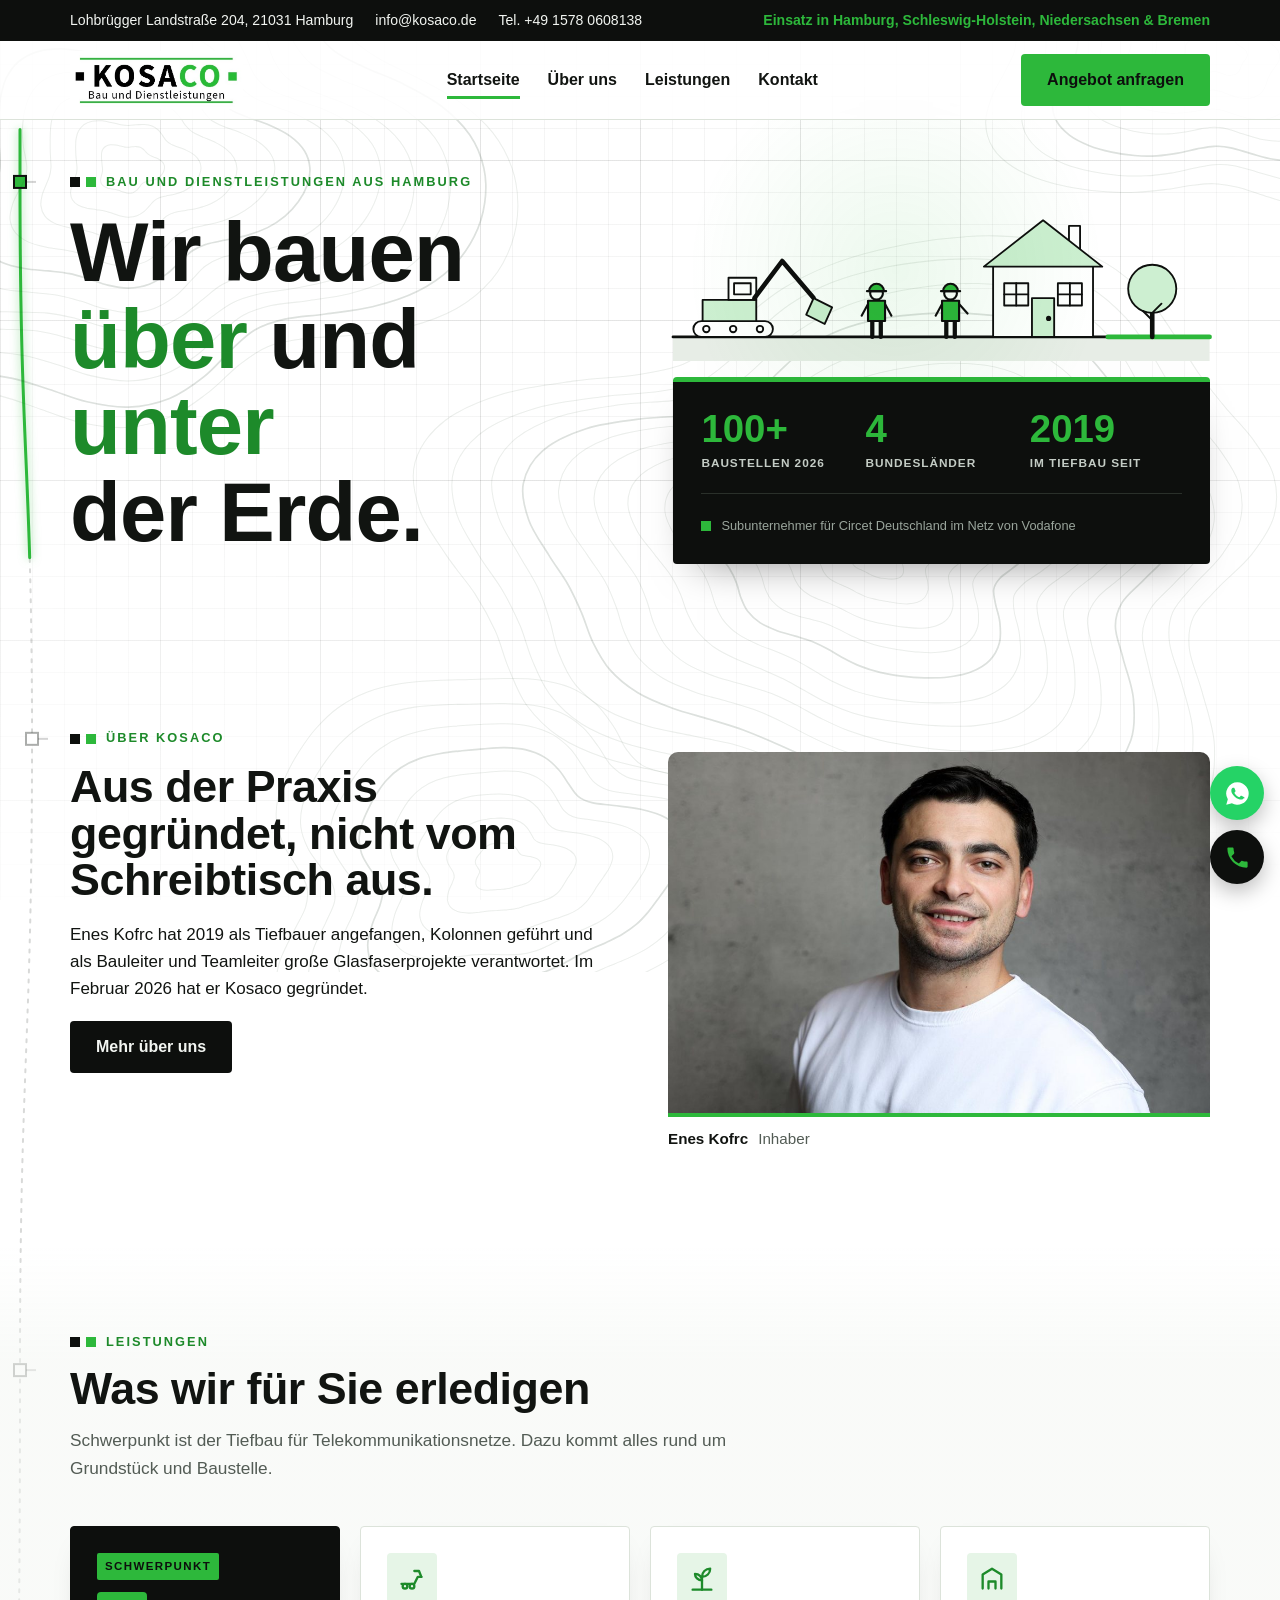
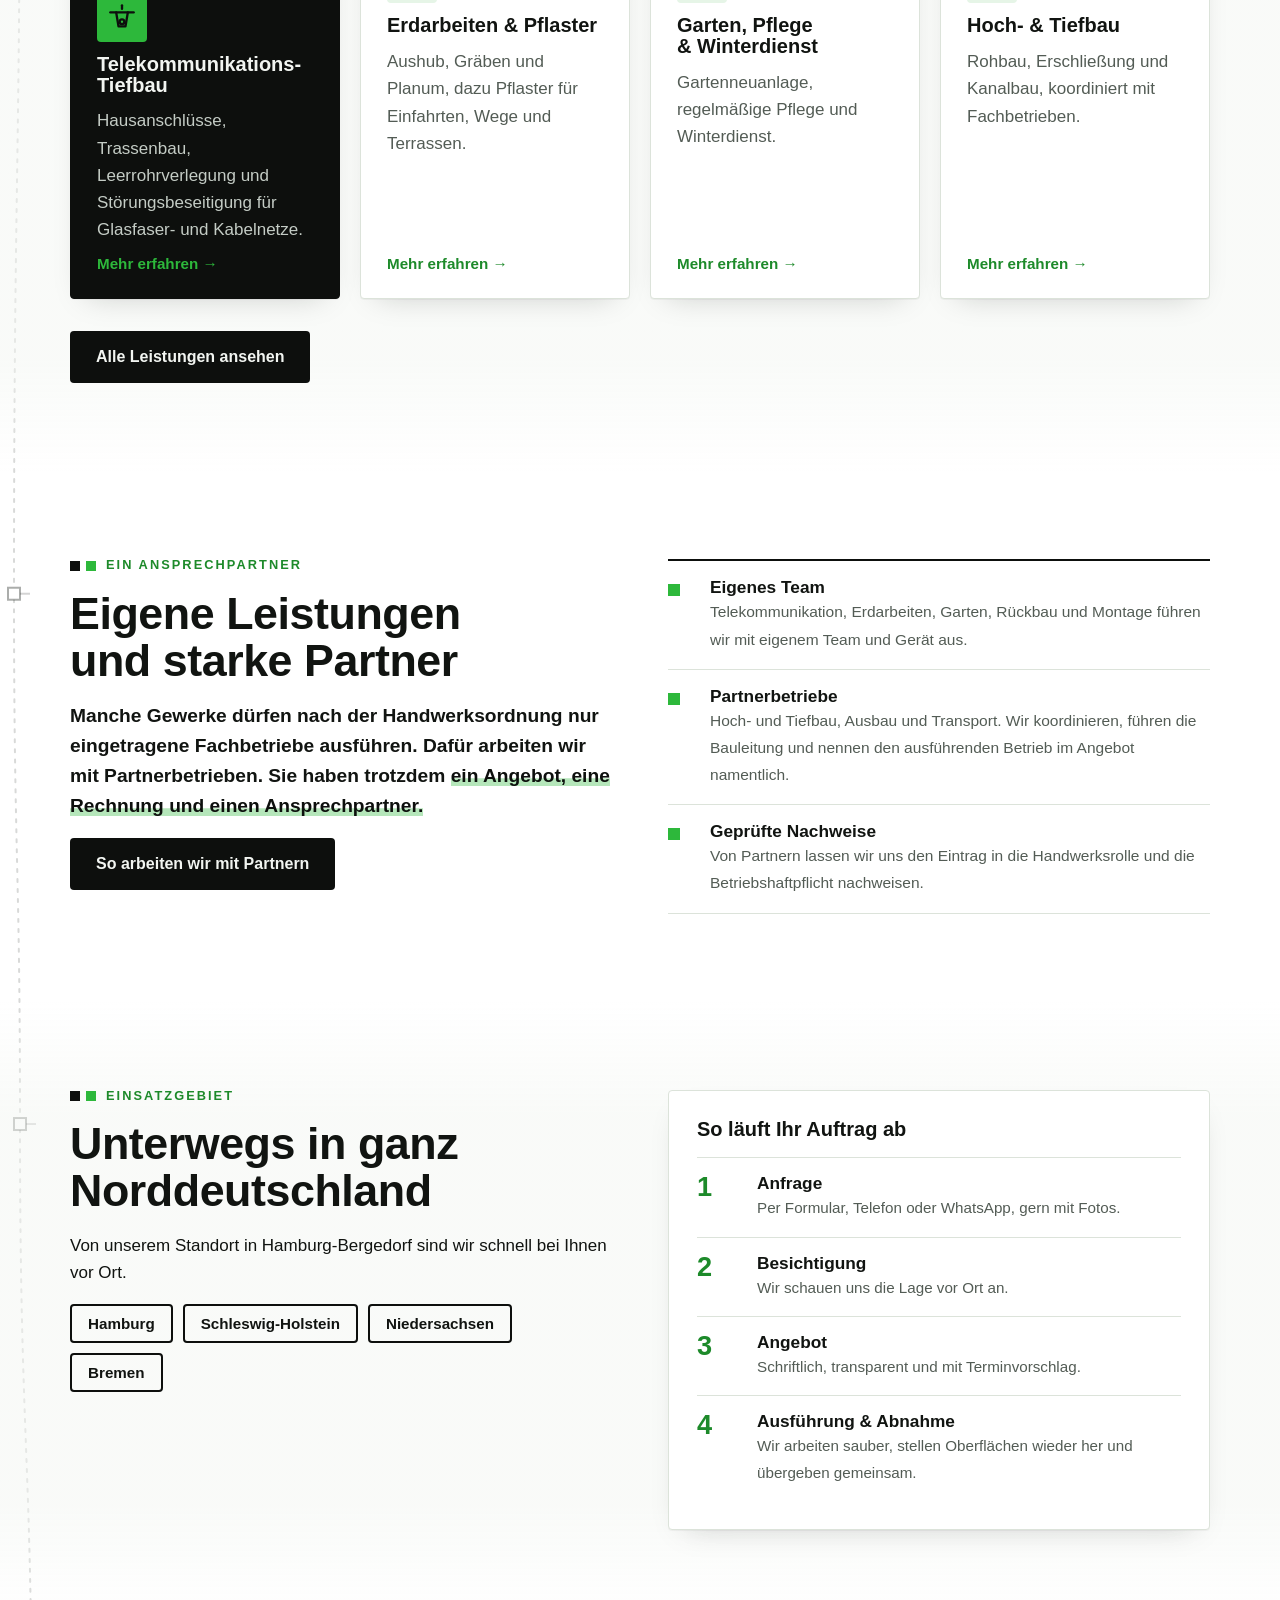
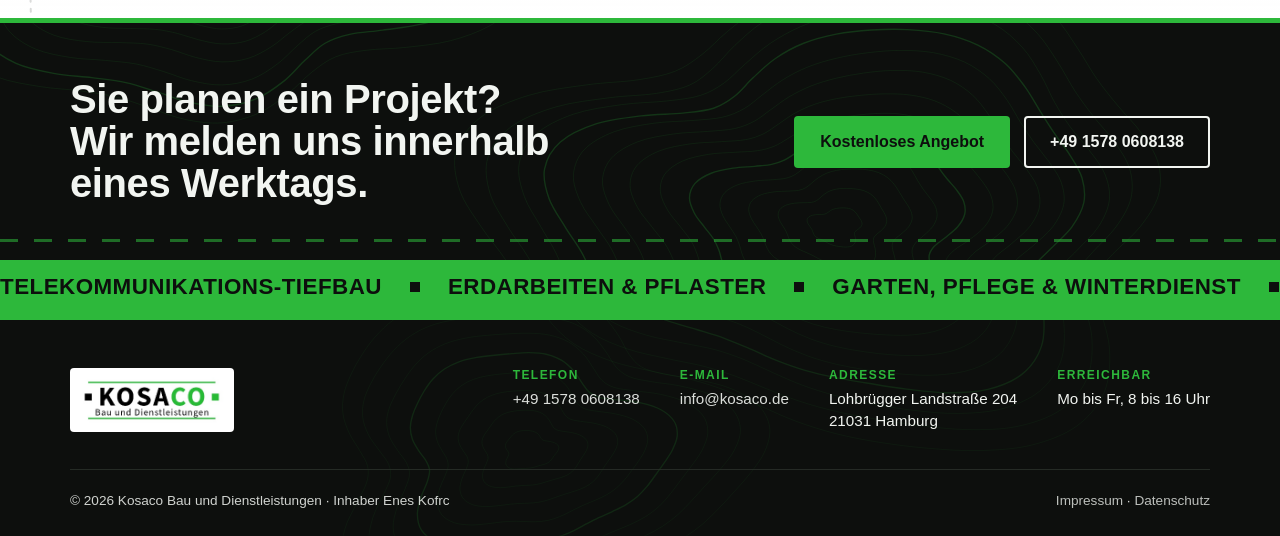
==== commit debc004c: "Add files via upload" ====
--- a/index.html
+++ b/index.html
@@ -5,8 +5,7 @@
 <meta name="viewport" content="width=device-width, initial-scale=1, viewport-fit=cover">
 <title>Kosaco Bau und Dienstleistungen</title>
 <meta name="description" content="Tiefbau, Telekommunikation, Garten- und Landschaftsbau, Entrümpelung sowie Hochbau- und Ausbauprojekte mit Partnerbetrieben in Hamburg und Norddeutschland.">
-<link rel="preconnect" href="https://fonts.googleapis.com">
-<link rel="stylesheet" href="https://fonts.googleapis.com/css2?family=Archivo:wght@600;700;800&family=Barlow:wght@400;500;600&display=swap">
+<link rel="preload" href="fonts/barlow-latin-400-normal.woff2" as="font" type="font/woff2" crossorigin>
 <link rel="stylesheet" href="styles.css">
 </head>
 <body>
--- a/styles.css
+++ b/styles.css
@@ -1,3 +1,9 @@
+@font-face{font-family:'Archivo';font-style:normal;font-weight:600;font-display:swap;src:url(fonts/archivo-latin-600-normal.woff2) format('woff2')}
+@font-face{font-family:'Archivo';font-style:normal;font-weight:700;font-display:swap;src:url(fonts/archivo-latin-700-normal.woff2) format('woff2')}
+@font-face{font-family:'Archivo';font-style:normal;font-weight:800;font-display:swap;src:url(fonts/archivo-latin-800-normal.woff2) format('woff2')}
+@font-face{font-family:'Barlow';font-style:normal;font-weight:400;font-display:swap;src:url(fonts/barlow-latin-400-normal.woff2) format('woff2')}
+@font-face{font-family:'Barlow';font-style:normal;font-weight:500;font-display:swap;src:url(fonts/barlow-latin-500-normal.woff2) format('woff2')}
+@font-face{font-family:'Barlow';font-style:normal;font-weight:600;font-display:swap;src:url(fonts/barlow-latin-600-normal.woff2) format('woff2')}
 /* Layout: Querschnitt-Prinzip – Oberfläche (Garten) oben, Trasse unten; Logo-Grün als einziges Signal, Logo-Leisten als Gliederung */
 :root{
   --bg:#FFFFFF; --bg-2:#F3F6F2; --ink:#111411; --muted:#535C55; --line:#DCE3DA;
@@ -564,3 +570,13 @@
 .hero-shield .sh-orbit.b{animation-duration:38s;animation-direction:reverse}
 @keyframes orbit{to{transform:rotate(360deg)}}
 @media (prefers-reduced-motion:reduce){.hero-plot .pl-edge,.hero-plot .pl-house,.hero-shield .sh-check{animation:none;stroke-dashoffset:0}}
+
+/* Kontaktformular: Auswahl-Chips (statt nativer Checkboxen) */
+.chips-in label{position:relative;transition:background .15s,border-color .15s,color .15s;user-select:none}
+.chips-in label::before{content:"";width:16px;height:16px;flex:none;border:2px solid #9BA89A;border-radius:50%;background:#fff;box-sizing:border-box;transition:all .15s}
+.chips-in input{position:absolute;opacity:0;width:1px;height:1px;padding:0;border:0;pointer-events:none}
+.chips-in label:hover{border-color:var(--green)}
+.chips-in label:has(input:checked){background:var(--green-soft);border-color:var(--green);color:var(--green-ink);font-weight:600}
+.chips-in label:has(input:checked)::before{border-color:var(--green);background:var(--green) url("data:image/svg+xml,%3Csvg xmlns='http://www.w3.org/2000/svg' viewBox='0 0 16 16'%3E%3Cpath d='M4 8.5l2.5 2.5L12 5.5' fill='none' stroke='%23fff' stroke-width='2' stroke-linecap='round' stroke-linejoin='round'/%3E%3C/svg%3E") center/100% no-repeat}
+.chips-in label:has(input:focus-visible){outline:2px solid var(--green-ink);outline-offset:2px}
+fieldset legend{padding:0}
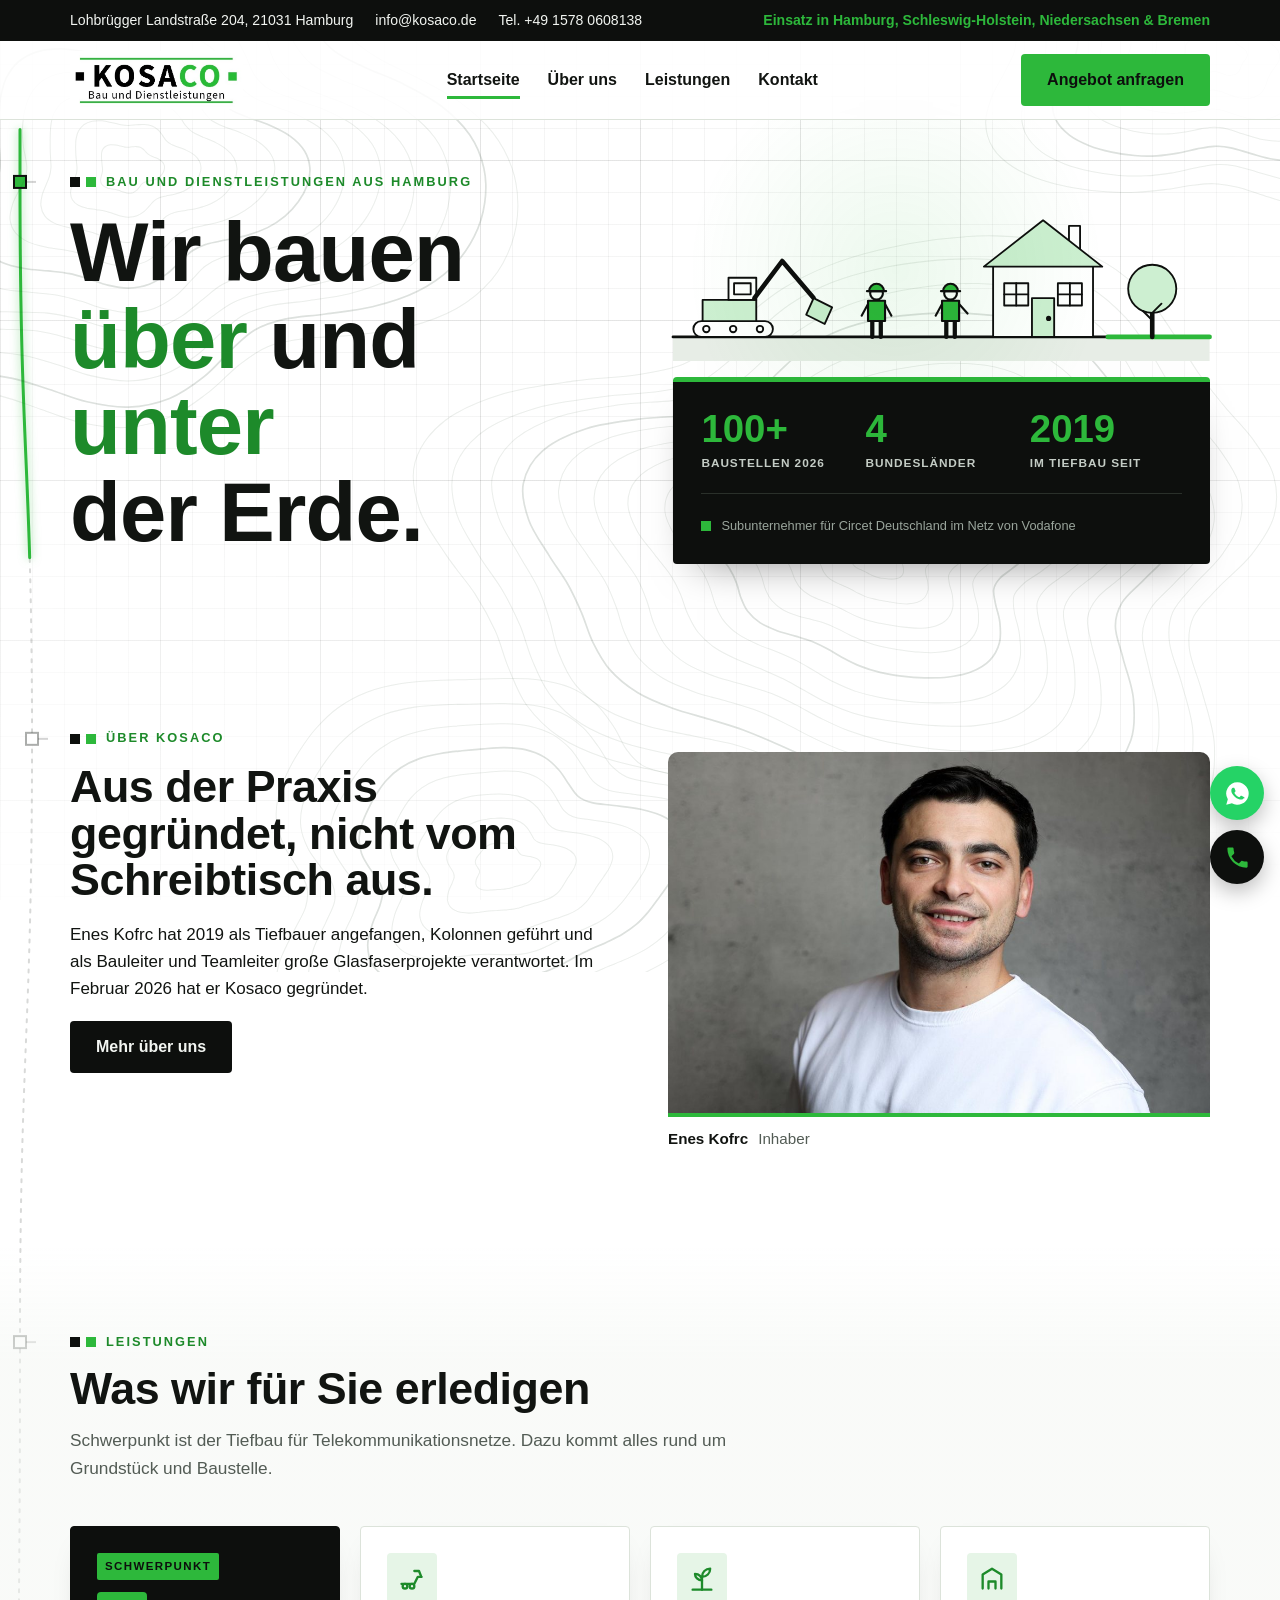
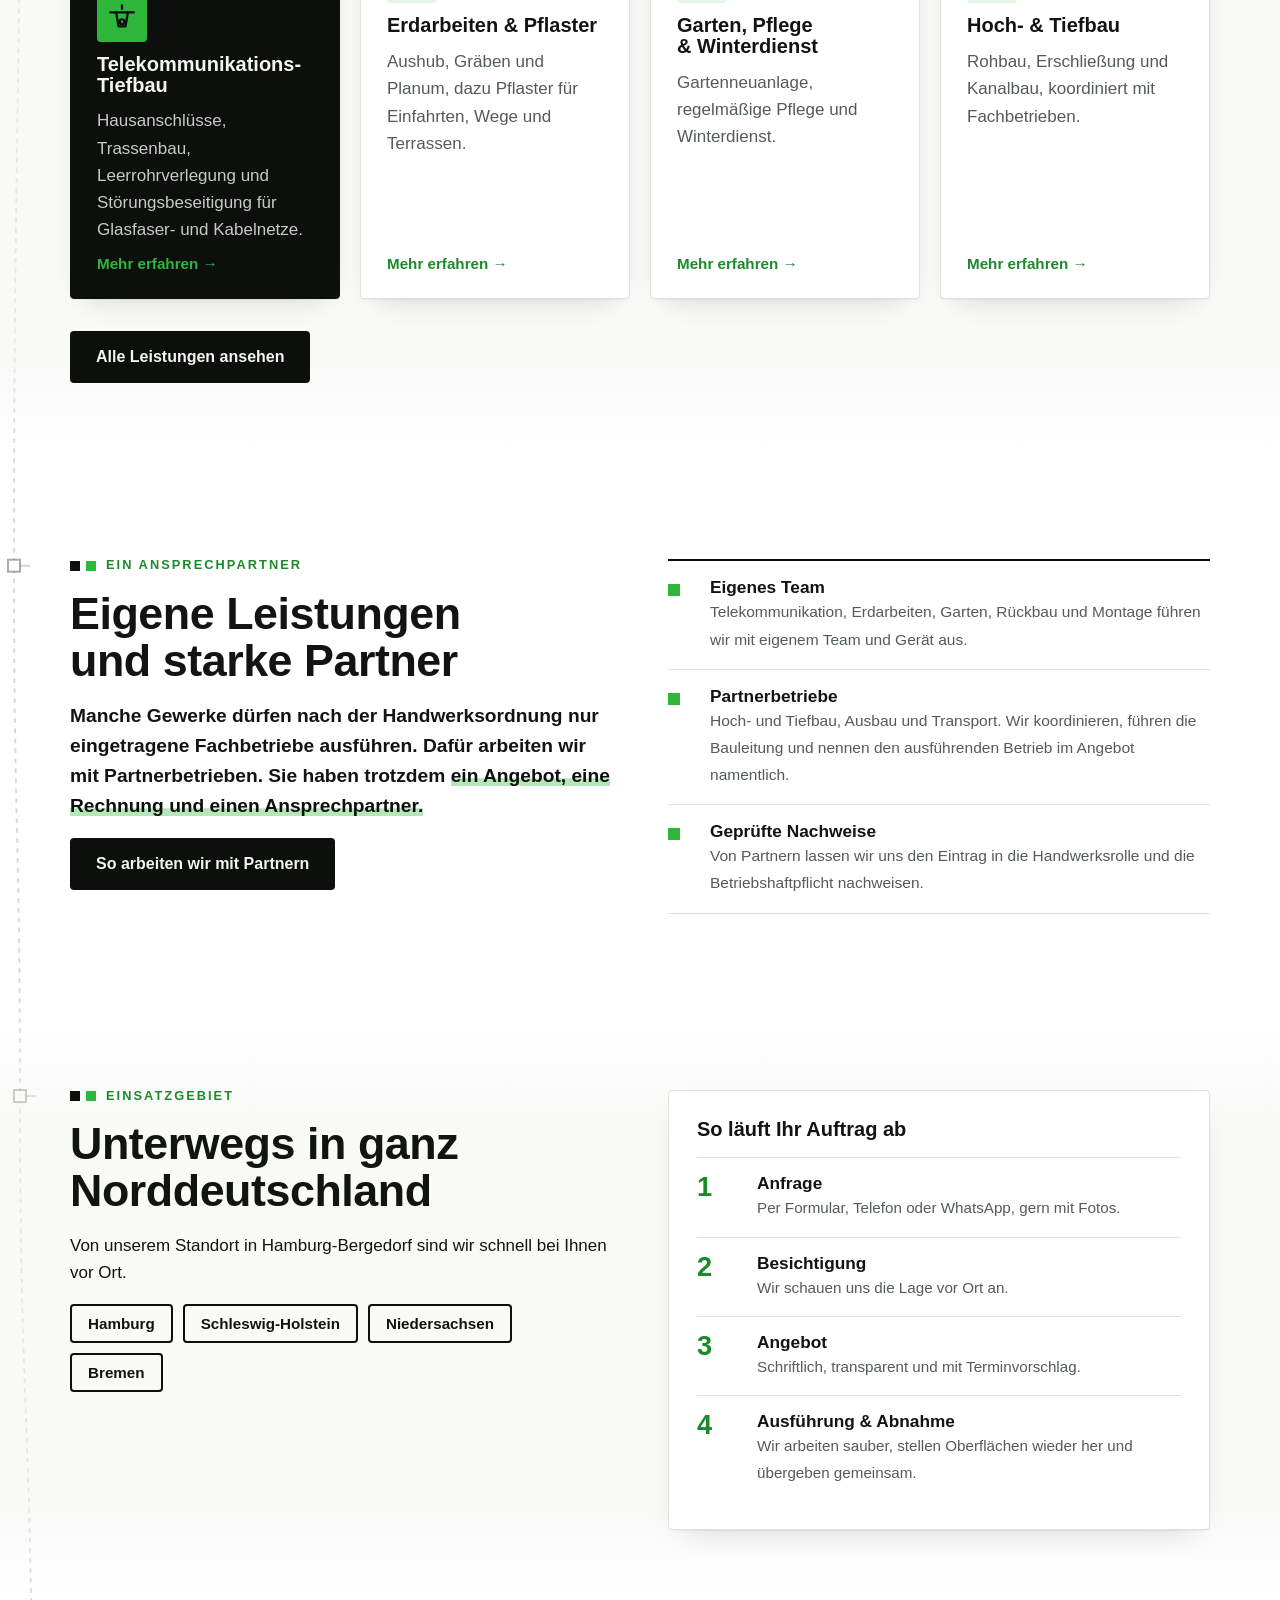
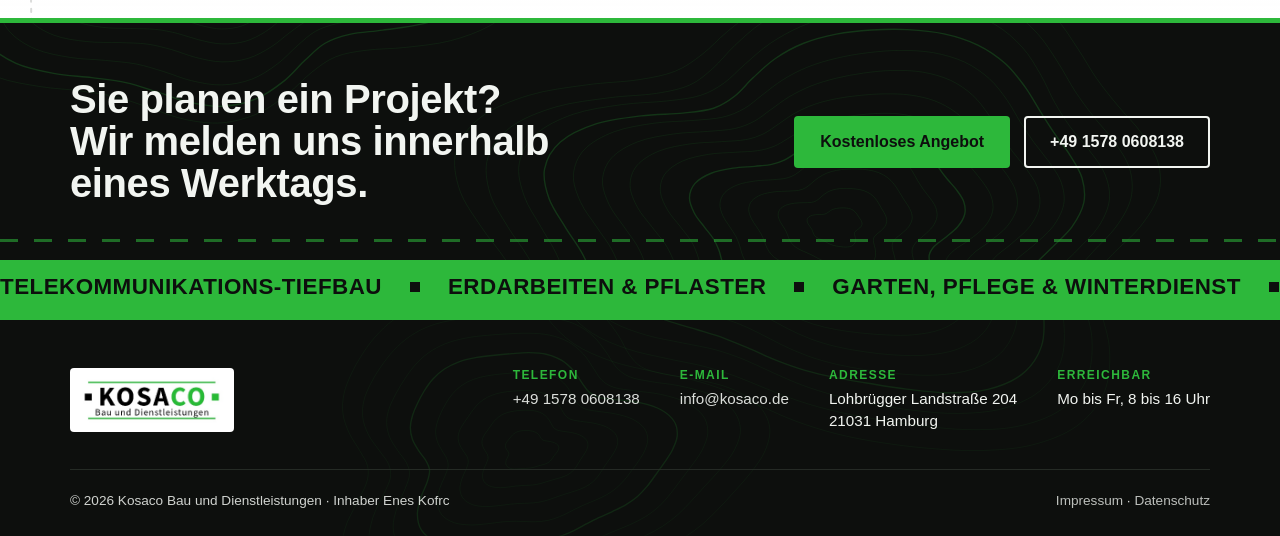
==== commit 2675a3f4: "Add files via upload" ====
--- a/index.html
+++ b/index.html
@@ -6,6 +6,9 @@
 <title>Kosaco Bau und Dienstleistungen</title>
 <meta name="description" content="Tiefbau, Telekommunikation, Garten- und Landschaftsbau, Entrümpelung sowie Hochbau- und Ausbauprojekte mit Partnerbetrieben in Hamburg und Norddeutschland.">
 <link rel="preload" href="fonts/barlow-latin-400-normal.woff2" as="font" type="font/woff2" crossorigin>
+<link rel="icon" href="favicon.svg" type="image/svg+xml">
+<link rel="icon" href="favicon.ico" sizes="32x32">
+<link rel="apple-touch-icon" href="apple-touch-icon.png">
 <link rel="stylesheet" href="styles.css">
 </head>
 <body>
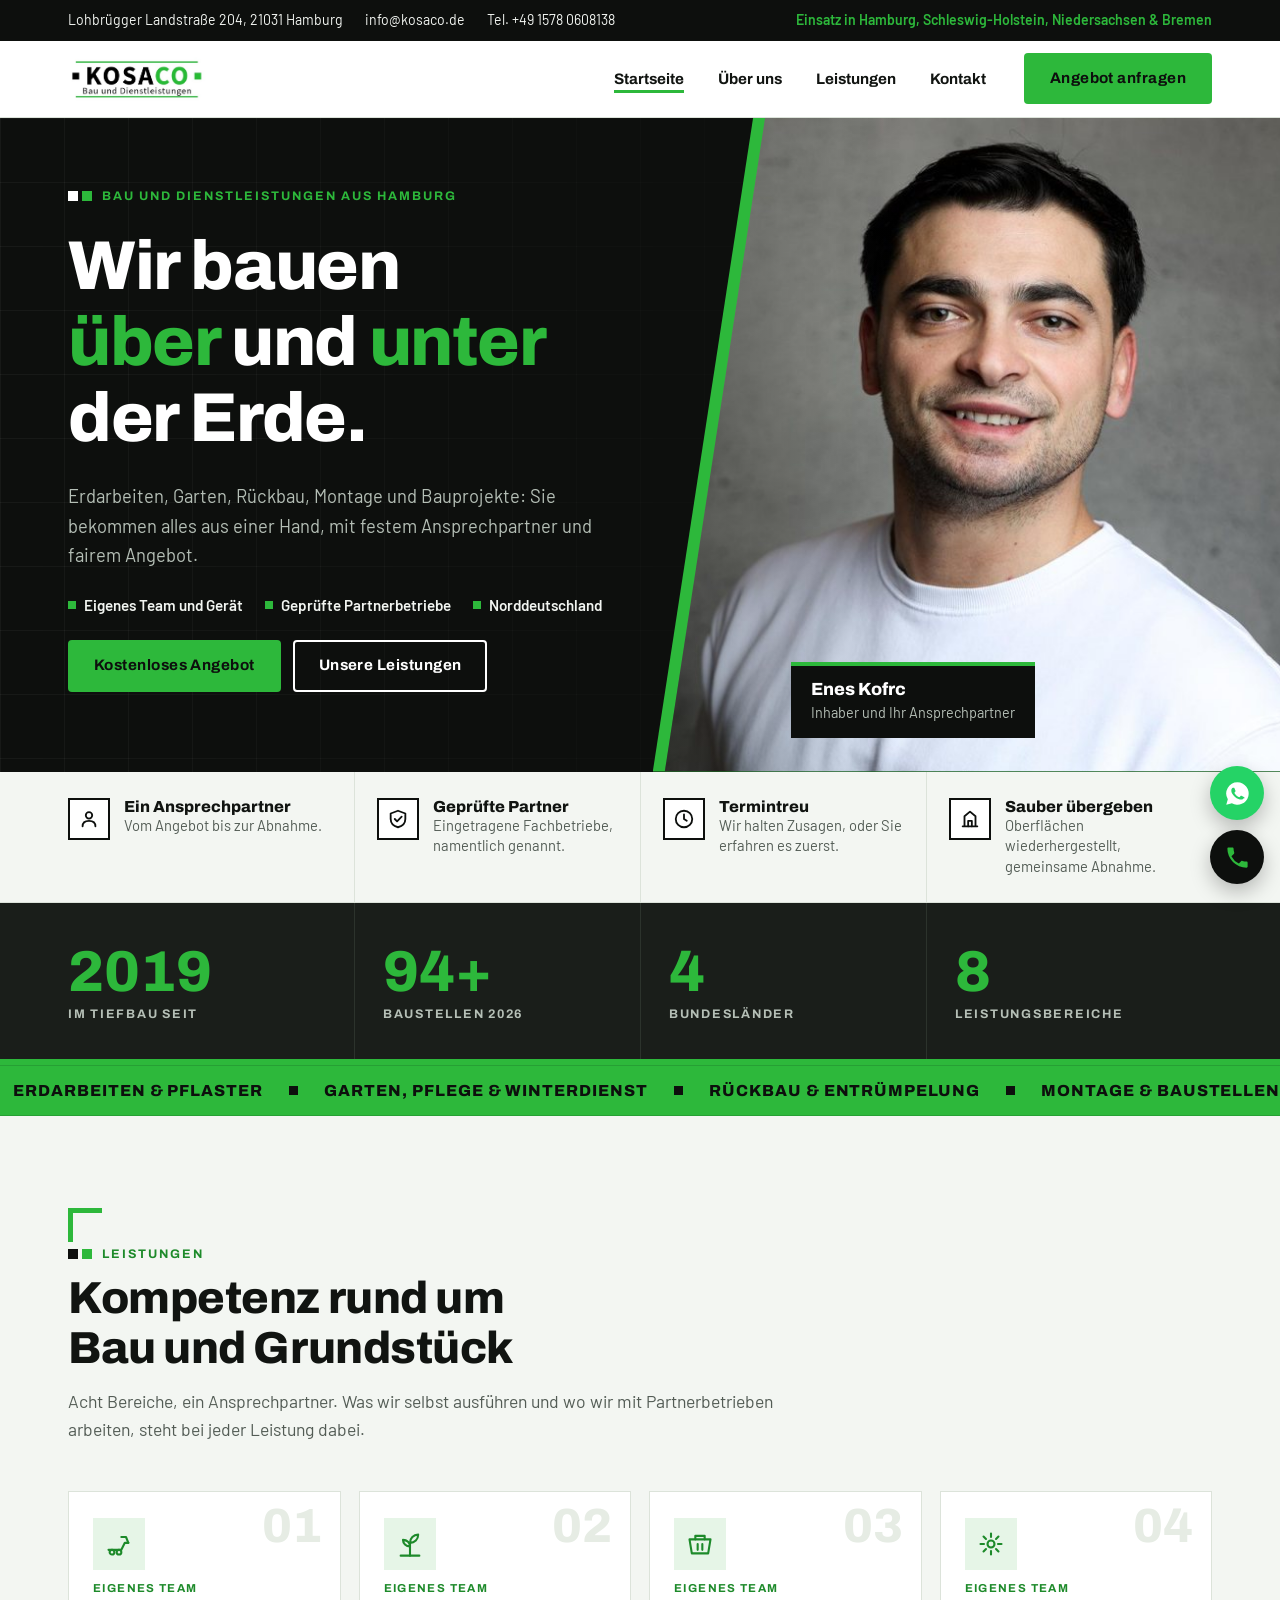
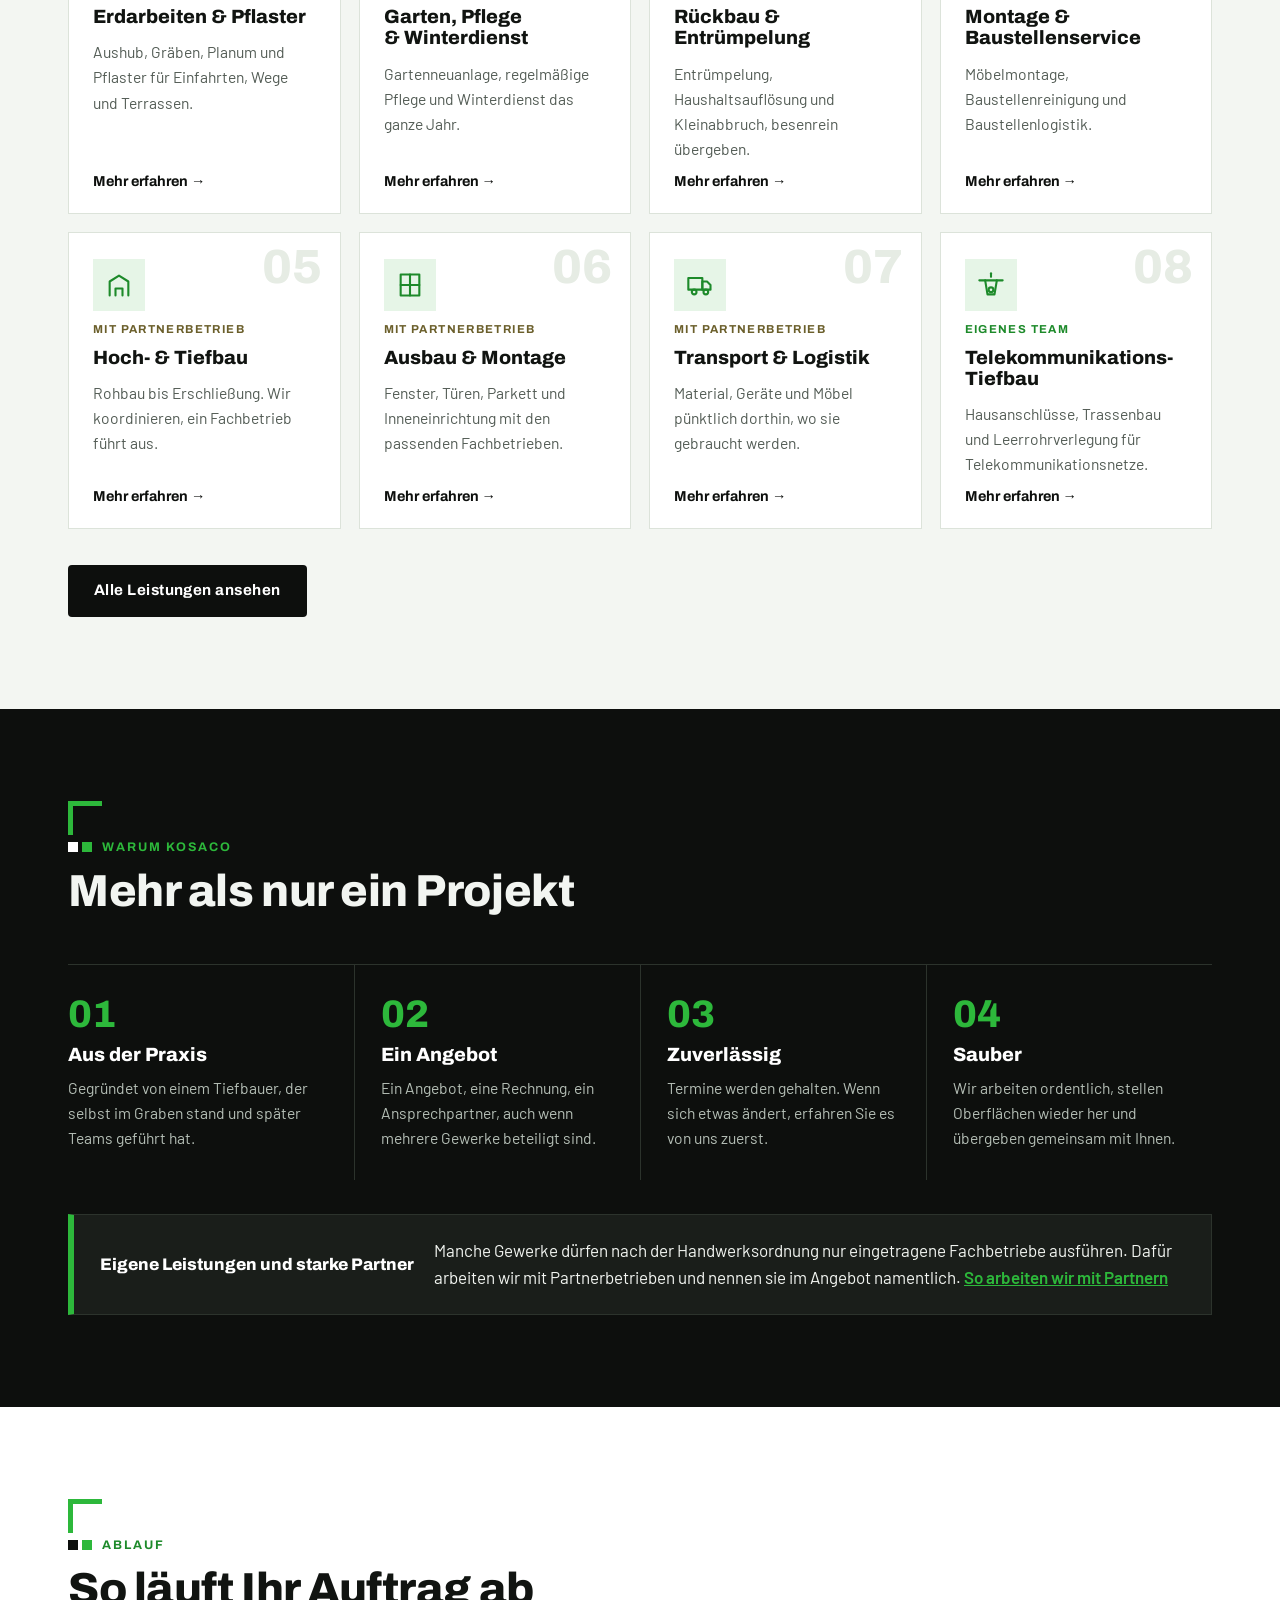
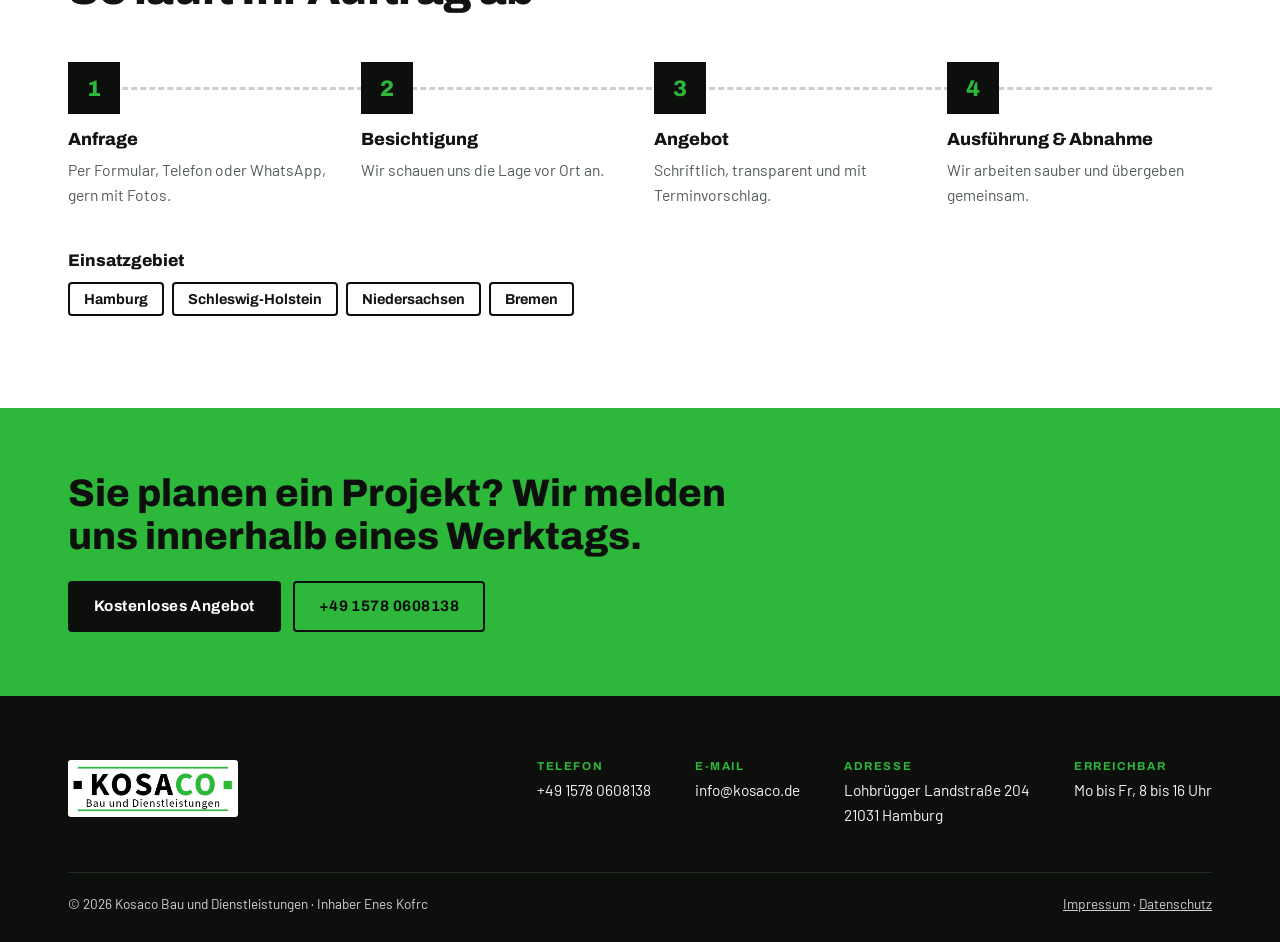
==== commit 8fe185c2: "Website neu gestaltet: neues Layout, Foto-Hero, weniger Telekommunikations-Fokus, mobile Optimierung" ====
--- a/index.html
+++ b/index.html
@@ -4,7 +4,7 @@
 <meta charset="utf-8">
 <meta name="viewport" content="width=device-width, initial-scale=1, viewport-fit=cover">
 <title>Kosaco Bau und Dienstleistungen</title>
-<meta name="description" content="Tiefbau, Telekommunikation, Garten- und Landschaftsbau, Entrümpelung sowie Hochbau- und Ausbauprojekte mit Partnerbetrieben in Hamburg und Norddeutschland.">
+<meta name="description" content="Erdarbeiten, Garten- und Landschaftsbau, Rückbau, Montage sowie Hoch-, Tief- und Ausbauprojekte mit Partnerbetrieben in Hamburg und Norddeutschland.">
 <link rel="preload" href="fonts/barlow-latin-400-normal.woff2" as="font" type="font/woff2" crossorigin>
 <link rel="icon" href="favicon.svg" type="image/svg+xml">
 <link rel="icon" href="favicon.ico" sizes="32x32">
@@ -15,94 +15,65 @@
 <div class="topbar"><div class="wrap">
   <ul><li>Lohbrügger Landstraße 204, 21031 Hamburg</li><li><a href="mailto:info@kosaco.de">info@kosaco.de</a></li><li><a href="tel:+4915780608138">Tel. +49 1578 0608138</a></li></ul>
   <span class="em">Einsatz in Hamburg, Schleswig-Holstein, Niedersachsen &amp; Bremen</span>
+  <span class="av">Erreichbar: Mo bis Fr, 8 bis 16 Uhr</span>
 </div></div>
 <header class="site"><div class="wrap">
   <a class="logo" href="index.html" aria-label="Kosaco Startseite"><img src="logo.jpg" alt="KOSACO Bau und Dienstleistungen" width="631" height="211"></a>
   <nav class="main" id="nav" aria-label="Hauptmenü"><ul><li><a href="index.html" aria-current="page">Startseite</a></li><li><a href="ueber-uns.html">Über uns</a></li><li><a href="leistungen.html">Leistungen</a></li><li><a href="kontakt.html">Kontakt</a></li></ul></nav>
-  <div class="head-cta"><a class="btn btn-green" href="kontakt.html">Angebot anfragen</a>
+  <div class="head-cta"><a class="btn btn-green pulse" href="kontakt.html">Angebot anfragen</a>
   <button class="menu-btn" id="menuBtn" aria-expanded="false" aria-controls="nav">Menü</button></div>
 </div></header>
-<div class="pt pt-up" aria-hidden="true"><span class="pt-bar"></span><img src="logo.jpg" alt=""></div>
-<main data-fx="up">
-<section class="hero"><div class="glow" aria-hidden="true"></div><div class="wrap">
+<main>
+<section class="hero" style="padding:0"><div class="hero-in">
   <div class="hero-copy">
     <span class="eyebrow">Bau und Dienstleistungen aus Hamburg</span>
     <h1>Wir bauen <span class="green">über</span> und <span class="green">unter</span> der Erde.</h1>
+    <p class="lead">Erdarbeiten, Garten, Rückbau, Montage und Bauprojekte: Sie bekommen alles aus einer Hand, mit festem Ansprechpartner und fairem Angebot.</p>
+    <ul class="hero-points"><li>Eigenes Team und Gerät</li><li>Geprüfte Partnerbetriebe</li><li>Norddeutschland</li></ul>
+    <div class="actions"><a class="btn btn-green pulse" href="kontakt.html">Kostenloses Angebot</a><a class="btn btn-ghost" href="leistungen.html">Unsere Leistungen</a></div>
   </div>
-  <div class="hero-fig"><svg class="scene" viewBox="0 70 580 176" role="img" aria-label="Illustration: Bagger, Bauarbeiter, Haus und Baum" preserveAspectRatio="xMidYMid meet">
-<g fill="none" stroke="#0D0F0D" stroke-width="2" stroke-linejoin="round" stroke-linecap="round">
-<rect class="a-soil" x="0" y="218" width="580" height="26" fill="#E7EDE6" stroke="none"/>
-<path class="a-line" pathLength="1" d="M0 218H580" stroke-width="3"/>
-<path class="a-grass" d="M470 218H580" stroke="#2DB83B" stroke-width="5"/>
-<g class="a-exc"><rect x="22" y="201" width="86" height="17" rx="8.5" fill="#fff"/><circle cx="36" cy="209.5" r="3.5"/><circle cx="65" cy="209.5" r="3.5"/><circle cx="94" cy="209.5" r="3.5"/>
-<path d="M32 201V178H90V201Z" fill="#CDEFD1"/><rect x="60" y="154" width="30" height="24" fill="#fff"/><path d="M66 160H84V172H66Z"/>
-<g class="a-boom"><path d="M88 176L118 136L152 176" stroke-width="5"/><path d="M152 176L172 186L164 204L144 194Z" fill="#CDEFD1"/></g></g>
-<g transform="translate(220 218) scale(1.15)"><g class="a-w1"><path d="M-4 0V-16M4 0V-16" stroke-width="4"/><path d="M-8 -31L-14 -20"/><path d="M8 -31L14 -20"/><rect x="-8" y="-34" width="16" height="19" fill="#2DB83B"/><circle cx="0" cy="-41" r="6" fill="#fff"/><path d="M-7 -43A7 7 0 0 1 7 -43Z" fill="#2DB83B"/><path d="M-9 -43H9"/></g></g>
-<g transform="translate(300 218) scale(1.15)"><g class="a-w2"><path d="M-4 0V-16M4 0V-16" stroke-width="4"/><path d="M-8 -31L-14 -20"/><g transform="translate(8 -31)"><g class="wave"><path d="M0 0L8 9"/></g></g><rect x="-8" y="-34" width="16" height="19" fill="#2DB83B"/><circle cx="0" cy="-41" r="6" fill="#fff"/><path d="M-7 -43A7 7 0 0 1 7 -43Z" fill="#2DB83B"/><path d="M-9 -43H9"/></g></g>
-<g class="a-house"><rect x="428" y="98" width="12" height="30" fill="#fff"/>
-<rect x="346" y="140" width="108" height="78" fill="#fff"/><path d="M336 142L400 92L464 142Z" fill="#CDEFD1"/>
-<rect x="358" y="160" width="26" height="24" fill="#fff"/><path d="M371 160V184M358 172H384"/>
-<rect x="416" y="160" width="26" height="24" fill="#fff"/><path d="M429 160V184M416 172H442"/>
-<rect x="388" y="176" width="24" height="42" fill="#CDEFD1"/><circle cx="406" cy="198" r="1.8" fill="#0D0F0D"/></g>
-<g class="a-tree"><path d="M518 218V186" stroke-width="5"/><circle cx="518" cy="166" r="26" fill="#CDEFD1"/><path d="M518 200L508 190M518 192L528 182"/></g>
-</g>
-</svg>
-<div class="hero-panel"><div class="hp-stats"><div><b data-count="100">100+</b><span>Baustellen 2026</span></div><div><b data-count="4">4</b><span>Bundesländer</span></div><div><b>2019</b><span>Im Tiefbau seit</span></div></div><p class="hp-note">Subunternehmer für Circet Deutschland im Netz von Vodafone</p></div></div>
+  <div class="hero-photo"><div class="hp-wrap"><img src="enes.jpg" alt="Enes Kofrc, Inhaber von Kosaco" width="1000" height="666"></div>
+    <div class="hp-cap"><strong>Enes Kofrc</strong><span>Inhaber und Ihr Ansprechpartner</span></div></div>
 </div></section>
-
-<section><div class="wrap split">
-  <div class="stack">
-    <span class="eyebrow">Über Kosaco</span>
-    <h2>Aus der Praxis gegründet, nicht vom Schreibtisch aus.</h2>
-    <p>Enes Kofrc hat 2019 als Tiefbauer angefangen, Kolonnen geführt und als Bauleiter und Teamleiter große Glasfaserprojekte verantwortet. Im Februar 2026 hat er Kosaco gegründet.</p>
-    <div class="actions"><a class="btn btn-black" href="ueber-uns.html">Mehr über uns</a></div>
+<div class="trust"><div class="wrap"><div class="tr-item"><div class="tr-ico"><svg viewBox="0 0 24 24"><circle cx="12" cy="8" r="3.5"/><path d="M5 20c0-4 3-6 7-6s7 2 7 6"/></svg></div><div><b>Ein Ansprechpartner</b><span>Vom Angebot bis zur Abnahme.</span></div></div><div class="tr-item"><div class="tr-ico"><svg viewBox="0 0 24 24"><path d="M12 3l8 3v6c0 4.5-3.2 7.7-8 9-4.8-1.3-8-4.5-8-9V6z"/><path d="M8.5 12l2.5 2.5L16 9.5"/></svg></div><div><b>Geprüfte Partner</b><span>Eingetragene Fachbetriebe, namentlich genannt.</span></div></div><div class="tr-item"><div class="tr-ico"><svg viewBox="0 0 24 24"><circle cx="12" cy="12" r="9"/><path d="M12 7v5l3 2"/></svg></div><div><b>Termintreu</b><span>Wir halten Zusagen, oder Sie erfahren es zuerst.</span></div></div><div class="tr-item"><div class="tr-ico"><svg viewBox="0 0 24 24"><path d="M4 20h16M6 20V9l6-5 6 5v11"/><path d="M10 20v-6h4v6"/></svg></div><div><b>Sauber übergeben</b><span>Oberflächen wiederhergestellt, gemeinsame Abnahme.</span></div></div></div></div>
+<div class="stats"><div class="wrap">
+  <div class="stat"><b>2019</b><span>Im Tiefbau seit</span></div>
+  <div class="stat"><b data-count="100">100+</b><span>Baustellen 2026</span></div>
+  <div class="stat"><b data-count="4">4</b><span>Bundesländer</span></div>
+  <div class="stat"><b data-count="8">8</b><span>Leistungsbereiche</span></div>
+</div></div>
+<div class="marquee" aria-hidden="true"><div class="mq-track"><div class="mq-set"><span>Erdarbeiten &amp; Pflaster</span><i></i><span>Garten, Pflege &amp; Winterdienst</span><i></i><span>Rückbau &amp; Entrümpelung</span><i></i><span>Montage &amp; Baustellenservice</span><i></i><span>Hoch- &amp; Tiefbau</span><i></i><span>Ausbau &amp; Montage</span><i></i><span>Transport &amp; Logistik</span><i></i><span>Telekommunikations-Tiefbau</span><i></i></div><div class="mq-set"><span>Erdarbeiten &amp; Pflaster</span><i></i><span>Garten, Pflege &amp; Winterdienst</span><i></i><span>Rückbau &amp; Entrümpelung</span><i></i><span>Montage &amp; Baustellenservice</span><i></i><span>Hoch- &amp; Tiefbau</span><i></i><span>Ausbau &amp; Montage</span><i></i><span>Transport &amp; Logistik</span><i></i><span>Telekommunikations-Tiefbau</span><i></i></div></div></div>
+<section class="paper"><div class="wrap">
+  <div class="sec-head"><span class="eyebrow">Leistungen</span><h2>Kompetenz rund um Bau und Grundstück</h2>
+  <p>Acht Bereiche, ein Ansprechpartner. Was wir selbst ausführen und wo wir mit Partnerbetrieben arbeiten, steht bei jeder Leistung dabei.</p></div>
+  <div class="grid"><a class="svc" href="leistungen.html#erdarbeiten"><span class="num">01</span><div class="svc-ico"><svg viewBox="0 0 24 24"><path d="M3 17h11l3-6h3"/><path d="M20 11l-2-5h-4"/><circle cx="6" cy="19" r="2"/><circle cx="12" cy="19" r="2"/></svg></div><span class="who">Eigenes Team</span><h3>Erdarbeiten &amp; Pflaster</h3><p>Aushub, Gräben, Planum und Pflaster für Einfahrten, Wege und Terrassen.</p><span class="more">Mehr erfahren →</span></a><a class="svc" href="leistungen.html#garten"><span class="num">02</span><div class="svc-ico"><svg viewBox="0 0 24 24"><path d="M12 22V11"/><path d="M12 11c0-4 3-7 7-7 0 4-3 7-7 7z"/><path d="M12 14c0-3-2.5-5.5-6-5.5 0 3 2.5 5.5 6 5.5z"/><path d="M4 22h16"/></svg></div><span class="who">Eigenes Team</span><h3>Garten, Pflege &amp; Winterdienst</h3><p>Gartenneuanlage, regelmäßige Pflege und Winterdienst das ganze Jahr.</p><span class="more">Mehr erfahren →</span></a><a class="svc" href="leistungen.html#rueckbau"><span class="num">03</span><div class="svc-ico"><svg viewBox="0 0 24 24"><path d="M3 8h18l-2 12H5z"/><path d="M8 8V5h8v3"/><path d="M10 12v5M14 12v5"/></svg></div><span class="who">Eigenes Team</span><h3>Rückbau &amp; Entrümpelung</h3><p>Entrümpelung, Haushaltsauflösung und Kleinabbruch, besenrein übergeben.</p><span class="more">Mehr erfahren →</span></a><a class="svc" href="leistungen.html#montage"><span class="num">04</span><div class="svc-ico"><svg viewBox="0 0 24 24"><circle cx="12" cy="12" r="3"/><path d="M12 3v3M12 18v3M3 12h3M18 12h3M5.6 5.6l2.1 2.1M16.3 16.3l2.1 2.1M18.4 5.6l-2.1 2.1M7.7 16.3l-2.1 2.1"/></svg></div><span class="who">Eigenes Team</span><h3>Montage &amp; Baustellenservice</h3><p>Möbelmontage, Baustellenreinigung und Baustellenlogistik.</p><span class="more">Mehr erfahren →</span></a><a class="svc partner" href="leistungen.html#hochbau"><span class="num">05</span><div class="svc-ico"><svg viewBox="0 0 24 24"><path d="M4 21V9l8-5 8 5v12"/><path d="M9 21v-6h6v6"/></svg></div><span class="who">Mit Partnerbetrieb</span><h3>Hoch- &amp; Tiefbau</h3><p>Rohbau bis Erschließung. Wir koordinieren, ein Fachbetrieb führt aus.</p><span class="more">Mehr erfahren →</span></a><a class="svc partner" href="leistungen.html#ausbau"><span class="num">06</span><div class="svc-ico"><svg viewBox="0 0 24 24"><rect x="4" y="3" width="16" height="18"/><path d="M12 3v18M4 12h16"/></svg></div><span class="who">Mit Partnerbetrieb</span><h3>Ausbau &amp; Montage</h3><p>Fenster, Türen, Parkett und Inneneinrichtung mit den passenden Fachbetrieben.</p><span class="more">Mehr erfahren →</span></a><a class="svc partner" href="leistungen.html#transport"><span class="num">07</span><div class="svc-ico"><svg viewBox="0 0 24 24"><path d="M2 6h12v10H2z"/><path d="M14 9h4l3 3v4h-7z"/><circle cx="7" cy="18" r="2"/><circle cx="17" cy="18" r="2"/></svg></div><span class="who">Mit Partnerbetrieb</span><h3>Transport &amp; Logistik</h3><p>Material, Geräte und Möbel pünktlich dorthin, wo sie gebraucht werden.</p><span class="more">Mehr erfahren →</span></a><a class="svc" href="leistungen.html#telekom"><span class="num">08</span><div class="svc-ico"><svg viewBox="0 0 24 24"><path d="M2 8h20"/><path d="M7 8l2 12h6l2-12"/><circle cx="12" cy="16" r="2"/><path d="M12 2v3"/></svg></div><span class="who">Eigenes Team</span><h3>Telekommunikations-Tiefbau</h3><p>Hausanschlüsse, Trassenbau und Leerrohrverlegung für Telekommunikationsnetze.</p><span class="more">Mehr erfahren →</span></a></div>
+  <div class="actions" style="margin-top:36px"><a class="btn btn-black" href="leistungen.html">Alle Leistungen ansehen</a></div>
+</div></section>
+<section class="dark on-dark"><div class="wrap">
+  <div class="sec-head"><span class="eyebrow">Warum Kosaco</span><h2>Mehr als nur ein Projekt</h2></div>
+  <div class="why">
+    <div class="why-i"><span class="n">01</span><h3>Aus der Praxis</h3><p>Gegründet von einem Tiefbauer, der selbst im Graben stand und später Teams geführt hat.</p></div>
+    <div class="why-i"><span class="n">02</span><h3>Ein Angebot</h3><p>Ein Angebot, eine Rechnung, ein Ansprechpartner, auch wenn mehrere Gewerke beteiligt sind.</p></div>
+    <div class="why-i"><span class="n">03</span><h3>Zuverlässig</h3><p>Termine werden gehalten. Wenn sich etwas ändert, erfahren Sie es von uns zuerst.</p></div>
+    <div class="why-i"><span class="n">04</span><h3>Sauber</h3><p>Wir arbeiten ordentlich, stellen Oberflächen wieder her und übergeben gemeinsam mit Ihnen.</p></div>
   </div>
-  <figure class="portrait"><img src="enes.jpg" alt="Enes Kofrc, Inhaber von Kosaco" width="1000" height="666" loading="lazy"><figcaption><strong>Enes Kofrc</strong><span>Inhaber</span></figcaption></figure>
+  <div class="note"><b>Eigene Leistungen und starke Partner</b><p>Manche Gewerke dürfen nach der Handwerksordnung nur eingetragene Fachbetriebe ausführen. Dafür arbeiten wir mit Partnerbetrieben und nennen sie im Angebot namentlich. <a href="leistungen.html#partner">So arbeiten wir mit Partnern</a></p></div>
 </div></section>
-
-<section class="alt"><div class="wrap">
-  <div class="sec-head"><span class="eyebrow">Leistungen</span><h2>Was wir für Sie erledigen</h2>
-  <p>Schwerpunkt ist der Tiefbau für Telekommunikationsnetze. Dazu kommt alles rund um Grundstück und Baustelle.</p></div>
-  <div class="grid-3 grid-4"><a class="svc focus" href="leistungen.html#telekom"><span class="tag">Schwerpunkt</span><div class="svc-ico"><svg viewBox="0 0 24 24"><path d="M2 8h20"/><path d="M7 8l2 12h6l2-12"/><circle cx="12" cy="16" r="2"/><path d="M12 2v3"/></svg></div><h3>Telekommunikations-Tiefbau</h3><p>Hausanschlüsse, Trassenbau, Leerrohrverlegung und Störungsbeseitigung für Glasfaser- und Kabelnetze.</p><span class="more">Mehr erfahren <span class="arr">→</span></span></a><a class="svc" href="leistungen.html#erdarbeiten"><div class="svc-ico"><svg viewBox="0 0 24 24"><path d="M3 17h11l3-6h3"/><path d="M20 11l-2-5h-4"/><circle cx="6" cy="19" r="2"/><circle cx="12" cy="19" r="2"/></svg></div><h3>Erdarbeiten &amp; Pflaster</h3><p>Aushub, Gräben und Planum, dazu Pflaster für Einfahrten, Wege und Terrassen.</p><span class="more">Mehr erfahren <span class="arr">→</span></span></a><a class="svc" href="leistungen.html#garten"><div class="svc-ico"><svg viewBox="0 0 24 24"><path d="M12 22V11"/><path d="M12 11c0-4 3-7 7-7 0 4-3 7-7 7z"/><path d="M12 14c0-3-2.5-5.5-6-5.5 0 3 2.5 5.5 6 5.5z"/><path d="M4 22h16"/></svg></div><h3>Garten, Pflege &amp; Winterdienst</h3><p>Gartenneuanlage, regelmäßige Pflege und Winterdienst.</p><span class="more">Mehr erfahren <span class="arr">→</span></span></a><a class="svc" href="leistungen.html#hochbau"><div class="svc-ico"><svg viewBox="0 0 24 24"><path d="M4 21V9l8-5 8 5v12"/><path d="M9 21v-6h6v6"/></svg></div><h3>Hoch- &amp; Tiefbau</h3><p>Rohbau, Erschließung und Kanalbau, koordiniert mit Fachbetrieben.</p><span class="more">Mehr erfahren <span class="arr">→</span></span></a></div>
-  <div class="actions" style="margin-top:32px"><a class="btn btn-black" href="leistungen.html">Alle Leistungen ansehen</a></div>
-</div></section>
-
-<section><div class="wrap split">
-  <div class="stack">
-    <span class="eyebrow">Ein Ansprechpartner</span>
-    <h2>Eigene Leistungen und starke Partner</h2>
-    <p class="callout">Manche Gewerke dürfen nach der Handwerksordnung nur eingetragene Fachbetriebe ausführen. Dafür arbeiten wir mit Partnerbetrieben. Sie haben trotzdem <mark>ein Angebot, eine Rechnung und einen Ansprechpartner.</mark></p>
-    <div class="actions"><a class="btn btn-black" href="leistungen.html#partner">So arbeiten wir mit Partnern</a></div>
-  </div>
-  <ul class="tasks">
-    <li><div><strong>Eigenes Team</strong><span>Telekommunikation, Erdarbeiten, Garten, Rückbau und Montage führen wir mit eigenem Team und Gerät aus.</span></div></li>
-    <li><div><strong>Partnerbetriebe</strong><span>Hoch- und Tiefbau, Ausbau und Transport. Wir koordinieren, führen die Bauleitung und nennen den ausführenden Betrieb im Angebot namentlich.</span></div></li>
-    <li><div><strong>Geprüfte Nachweise</strong><span>Von Partnern lassen wir uns den Eintrag in die Handwerksrolle und die Betriebshaftpflicht nachweisen.</span></div></li>
-  </ul>
-</div></section>
-<section class="alt"><div class="wrap split">
-  <div class="stack">
-    <span class="eyebrow">Einsatzgebiet</span>
-    <h2>Unterwegs in ganz Norddeutschland</h2>
-    <p>Von unserem Standort in Hamburg-Bergedorf sind wir schnell bei Ihnen vor Ort.</p>
-    <div class="regions"><span>Hamburg</span><span>Schleswig-Holstein</span><span>Niedersachsen</span><span>Bremen</span></div>
-  </div>
-  <div class="process">
-    <h3>So läuft Ihr Auftrag ab</h3>
-    <ol>
-      <li><b>1</b><div><strong>Anfrage</strong><span>Per Formular, Telefon oder WhatsApp, gern mit Fotos.</span></div></li>
-      <li><b>2</b><div><strong>Besichtigung</strong><span>Wir schauen uns die Lage vor Ort an.</span></div></li>
-      <li><b>3</b><div><strong>Angebot</strong><span>Schriftlich, transparent und mit Terminvorschlag.</span></div></li>
-      <li><b>4</b><div><strong>Ausführung &amp; Abnahme</strong><span>Wir arbeiten sauber, stellen Oberflächen wieder her und übergeben gemeinsam.</span></div></li>
-    </ol>
-  </div>
+<section><div class="wrap">
+  <div class="sec-head"><span class="eyebrow">Ablauf</span><h2>So läuft Ihr Auftrag ab</h2></div>
+  <ol class="steps">
+    <li><b>1</b><strong>Anfrage</strong><span>Per Formular, Telefon oder WhatsApp, gern mit Fotos.</span></li>
+    <li><b>2</b><strong>Besichtigung</strong><span>Wir schauen uns die Lage vor Ort an.</span></li>
+    <li><b>3</b><strong>Angebot</strong><span>Schriftlich, transparent und mit Terminvorschlag.</span></li>
+    <li><b>4</b><strong>Ausführung &amp; Abnahme</strong><span>Wir arbeiten sauber und übergeben gemeinsam.</span></li>
+  </ol>
+  <div style="margin-top:44px;display:grid;gap:12px"><b style="font:800 1.05rem var(--f-display)">Einsatzgebiet</b><div class="regions"><span>Hamburg</span><span>Schleswig-Holstein</span><span>Niedersachsen</span><span>Bremen</span></div></div>
 </div></section>
 <div class="band"><div class="wrap">
   <h2>Sie planen ein Projekt? Wir melden uns innerhalb eines Werktags.</h2>
-  <div class="actions"><a class="btn btn-green" href="kontakt.html">Kostenloses Angebot</a><a class="btn btn-ghost" href="tel:+4915780608138">+49 1578 0608138</a></div>
+  <div class="actions"><a class="btn btn-black" href="kontakt.html">Kostenloses Angebot</a><a class="btn btn-line" href="tel:+4915780608138">+49 1578 0608138</a></div>
 </div></div>
 </main>
-<div class="marquee mq-green" aria-hidden="true"><div class="mq-track"><div class="mq-set"><span>Telekommunikations-Tiefbau</span><i></i><span>Erdarbeiten &amp; Pflaster</span><i></i><span>Garten, Pflege &amp; Winterdienst</span><i></i><span>Rückbau &amp; Entrümpelung</span><i></i><span>Montage &amp; Baustellenservice</span><i></i><span>Hoch- &amp; Tiefbau</span><i></i><span>Ausbau &amp; Montage</span><i></i><span>Transport &amp; Logistik</span><i></i></div><div class="mq-set"><span>Telekommunikations-Tiefbau</span><i></i><span>Erdarbeiten &amp; Pflaster</span><i></i><span>Garten, Pflege &amp; Winterdienst</span><i></i><span>Rückbau &amp; Entrümpelung</span><i></i><span>Montage &amp; Baustellenservice</span><i></i><span>Hoch- &amp; Tiefbau</span><i></i><span>Ausbau &amp; Montage</span><i></i><span>Transport &amp; Logistik</span><i></i></div></div></div>
 <footer class="site"><div class="wrap">
   <div class="f-top">
     <span class="f-logo"><img src="logo.jpg" alt="KOSACO Bau und Dienstleistungen" width="631" height="211"></span>
--- a/styles.css
+++ b/styles.css
@@ -1,350 +1,252 @@
+/* Kosaco – Gestaltung 2026: schwarz, grün, eckig. Passmarken (Vermessungsecken) als Erkennungszeichen. */
 @font-face{font-family:'Archivo';font-style:normal;font-weight:600;font-display:swap;src:url(fonts/archivo-latin-600-normal.woff2) format('woff2')}
 @font-face{font-family:'Archivo';font-style:normal;font-weight:700;font-display:swap;src:url(fonts/archivo-latin-700-normal.woff2) format('woff2')}
 @font-face{font-family:'Archivo';font-style:normal;font-weight:800;font-display:swap;src:url(fonts/archivo-latin-800-normal.woff2) format('woff2')}
 @font-face{font-family:'Barlow';font-style:normal;font-weight:400;font-display:swap;src:url(fonts/barlow-latin-400-normal.woff2) format('woff2')}
 @font-face{font-family:'Barlow';font-style:normal;font-weight:500;font-display:swap;src:url(fonts/barlow-latin-500-normal.woff2) format('woff2')}
 @font-face{font-family:'Barlow';font-style:normal;font-weight:600;font-display:swap;src:url(fonts/barlow-latin-600-normal.woff2) format('woff2')}
-/* Layout: Querschnitt-Prinzip – Oberfläche (Garten) oben, Trasse unten; Logo-Grün als einziges Signal, Logo-Leisten als Gliederung */
 :root{
-  --bg:#FFFFFF; --bg-2:#F3F6F2; --ink:#111411; --muted:#535C55; --line:#DCE3DA;
-  --green:#2DB83B; --green-ink:#1D8A2A; --green-soft:#E6F5E7; --black:#0D0F0D; --on-black:#F2F5F1;
-  --soil-1:#4F3C2B; --soil-2:#80623F; --soil-3:#C7AC7D; --soil-4:#A7A194;
-  --ph:#B7791F;
-  --f-display:"Archivo","Arial Black",Arial,sans-serif;
-  --f-body:"Barlow","Segoe UI",Helvetica,Arial,sans-serif;
-  --r:4px; --wrap:1180px;
-  color-scheme:light;
-}
-*{box-sizing:border-box}
-html{scroll-behavior:smooth}
-@media (prefers-reduced-motion:reduce){html{scroll-behavior:auto}*{transition:none!important}}
-body{background:var(--bg);color:var(--ink);font:400 17px/1.6 var(--f-body);margin:0}
+  --black:#0D0F0D;--steel:#1A1E1A;--ink:#111411;--muted:#535C55;--paper:#F3F6F2;--white:#fff;--line:#DCE3DA;
+  --green:#2DB83B;--green-ink:#1D8A2A;--green-soft:#E6F5E7;--on-black:#F2F5F1;--on-black-2:#B5BFB6;
+  --f-display:"Archivo","Arial Black",Arial,sans-serif;--f-body:"Barlow","Segoe UI",Helvetica,Arial,sans-serif;
+  --wrap:1180px;--gut:max(18px,env(safe-area-inset-left,0px));--r:4px;color-scheme:light}
+*,*::before,*::after{box-sizing:border-box}
+html{scroll-behavior:smooth;scroll-padding-top:96px;-webkit-text-size-adjust:100%;overflow-x:clip}
+body{margin:0;background:var(--white);color:var(--ink);font:400 1.0625rem/1.6 var(--f-body)}
+img{max-width:100%;height:auto;display:block}
 a{color:inherit}
-img{max-width:100%}
 :focus-visible{outline:3px solid var(--green);outline-offset:2px}
-.wrap{max-width:var(--wrap);margin-inline:auto;padding-inline:20px}
-h1,h2,h3{font-family:var(--f-display);line-height:1.04;text-wrap:balance;margin:0}
-h1{font-size:clamp(2.5rem,6vw,4.6rem);font-weight:800;letter-spacing:-.01em}
-h2{font-size:clamp(1.9rem,3.8vw,2.8rem);font-weight:800;letter-spacing:-.01em}
-h3{font-size:1.25rem;font-weight:700}
+h1,h2,h3{font-family:var(--f-display);line-height:1.1;margin:0;text-wrap:balance}
 p{margin:0}
-.lead{font-size:1.17rem;color:var(--muted);max-width:40em}
-.green{color:var(--green-ink)}
-
-/* Eyebrow mit den Quadraten aus dem Logo */
-.eyebrow{font:600 .8rem/1 var(--f-body);letter-spacing:.16em;text-transform:uppercase;color:var(--green-ink);display:inline-flex;gap:10px;align-items:center}
-.eyebrow::before{content:"";width:10px;height:10px;background:var(--black);box-shadow:16px 0 0 var(--green)}
-.eyebrow::before{margin-right:16px}
-.ph{border-bottom:2px dashed var(--ph)}
-
-.btn{display:inline-flex;align-items:center;gap:10px;font:700 1rem/1 var(--f-display);text-decoration:none;padding:16px 24px;border-radius:var(--r);border:2px solid transparent;cursor:pointer;transition:transform .15s,background .15s}
-.btn:hover{transform:translateY(-2px)}
+.wrap{width:100%;max-width:var(--wrap);margin-inline:auto;padding-inline:var(--gut)}
+.green{color:var(--green)}
+.eyebrow{display:inline-flex;align-items:center;gap:10px;font:700 .78rem/1 var(--f-display);letter-spacing:.16em;text-transform:uppercase;color:var(--green-ink)}
+.eyebrow::before{content:"";width:10px;height:10px;background:var(--green);box-shadow:-14px 0 0 var(--black);margin-left:14px}
+.on-dark .eyebrow,.hero .eyebrow,.page-hero .eyebrow{color:var(--green)}
+.hero .eyebrow::before,.page-hero .eyebrow::before,.on-dark .eyebrow::before{box-shadow:-14px 0 0 #fff}
+.btn{display:inline-flex;align-items:center;justify-content:center;gap:8px;font:700 .95rem/1 var(--f-display);letter-spacing:.03em;padding:16px 24px;border:2px solid transparent;border-radius:var(--r);text-decoration:none;cursor:pointer;transition:background .15s,color .15s,border-color .15s,transform .15s}
 .btn-green{background:var(--green);color:var(--black)}
-.btn-green:hover{background:#3BCB49}
-.btn-black{background:var(--black);color:var(--on-black)}
-.btn-ghost{border-color:currentColor;background:transparent}
-.actions{display:flex;flex-wrap:wrap;gap:14px}
-
-/* Topbar */
+.btn-green:hover{background:#38CC47}
+.btn-black{background:var(--black);color:#fff}
+.btn-black:hover{background:var(--green);color:var(--black)}
+.btn-ghost{border-color:#fff;color:#fff}
+.btn-ghost:hover{background:#fff;color:var(--black)}
+.btn-line{border-color:var(--black);color:var(--black)}
+.btn-line:hover{background:var(--black);color:#fff}
+.actions{display:flex;flex-wrap:wrap;gap:12px}
+@keyframes ctaPulse{0%,100%{box-shadow:0 0 0 0 rgba(45,184,59,.5)}50%{box-shadow:0 0 0 10px rgba(45,184,59,0)}}
+.pulse{animation:ctaPulse 2.8s ease-in-out infinite}.pulse:hover{animation:none}
+
+/* Kopf */
 .topbar{background:var(--black);color:var(--on-black);font-size:.88rem}
-.topbar .wrap{display:flex;flex-wrap:wrap;gap:6px 26px;justify-content:space-between;padding-block:9px}
-.topbar ul{display:flex;flex-wrap:wrap;gap:6px 22px;list-style:none;margin:0;padding:0}
-.topbar a{text-decoration:none}
+.topbar .wrap{display:flex;flex-wrap:wrap;justify-content:space-between;gap:4px 24px;padding-block:9px}
+.topbar ul{display:flex;flex-wrap:wrap;gap:4px 22px;list-style:none;margin:0;padding:0}
+.topbar a{text-decoration:none}.topbar a:hover{color:var(--green)}
 .topbar .em{color:var(--green);font-weight:600}
-
-/* Header */
-header.site{position:sticky;top:env(safe-area-inset-top,0px);z-index:20;background:var(--bg);border-bottom:1px solid var(--line)}
-header.site .wrap{display:flex;align-items:center;justify-content:space-between;gap:20px;padding-block:10px;position:relative}
-.logo img{display:block;height:58px;width:auto}
-nav.main ul{display:flex;gap:28px;list-style:none;margin:0;padding:0}
-nav.main a{text-decoration:none;font:600 1rem/1 var(--f-display);padding-block:8px;border-bottom:3px solid transparent}
-nav.main a:hover{border-color:var(--line)}
-nav.main a[aria-current="page"]{border-color:var(--green)}
-.head-cta{display:flex;align-items:center;gap:14px}
-.menu-btn{display:none;background:none;border:2px solid var(--ink);color:var(--ink);border-radius:var(--r);padding:8px 12px;font:700 .9rem var(--f-display);cursor:pointer}
-@media (max-width:960px){
-  .menu-btn{display:block}
-  .head-cta .btn{display:none}
-  nav.main{display:none;position:absolute;left:0;right:0;top:100%;background:var(--bg);border-bottom:1px solid var(--line)}
-  nav.main.open{display:block}
-  nav.main ul{flex-direction:column;gap:0;padding:6px 20px 16px}
-  nav.main li a{display:block;padding:14px 0;border-bottom:1px solid var(--line)}
-  nav.main a[aria-current="page"]{color:var(--green-ink)}
-  .logo img{height:46px}
-}
-
-/* Sections */
-section{padding-block:88px}
-.alt{background:var(--bg-2);border-block:1px solid var(--line)}
-.sec-head{display:grid;gap:16px;max-width:720px;margin-bottom:44px}
-.sec-head p{color:var(--muted);font-size:1.08rem}
-.rule{height:5px;background:var(--green);border:0;margin:0}
-
-/* Page hero (Unterseiten) */
-.page-hero{padding-block:64px 56px;background:var(--bg-2);border-bottom:1px solid var(--line)}
-.page-hero .wrap{display:grid;gap:18px}
-.crumbs{font-size:.85rem;color:var(--muted)}
-.crumbs a{text-decoration:none}
-.crumbs a:hover{text-decoration:underline}
-
-/* Home hero */
-.hero{padding-block:56px 0;overflow:hidden}
-.hero .wrap{display:grid;grid-template-columns:1.05fr 1fr;gap:40px;align-items:end}
-.hero-copy{padding-bottom:64px;display:grid;gap:22px;min-width:0}
-.hero h1{font-size:clamp(2.8rem,6.6vw,5.2rem)}
-.hero-fig{position:relative;min-width:0}
-@media (max-width:900px){.hero .wrap{grid-template-columns:1fr}.hero-copy{padding-bottom:8px}.hero-panel{margin-bottom:40px}}
-
-
-/* Regionen */
-.regions{display:flex;flex-wrap:wrap;gap:10px}
-.regions span{font:700 .95rem var(--f-display);padding:9px 16px;border:2px solid var(--black);border-radius:var(--r)}
-
-/* Cards / services */
-.grid-3{display:grid;grid-template-columns:repeat(3,1fr);gap:20px}
-.svc{background:var(--bg);border:1px solid var(--line);border-radius:var(--r);padding:26px;display:flex;flex-direction:column;gap:12px;min-width:0;text-decoration:none;transition:border-color .15s,transform .15s}
-a.svc:hover{border-color:var(--green);transform:translateY(-2px)}
-.svc.focus{background:var(--black);color:var(--on-black);border-color:var(--black)}
-.svc.focus p{color:#C4CCC5}
-.svc-ico{width:50px;height:50px;border-radius:var(--r);background:var(--green-soft);display:grid;place-items:center}
-.svc.focus .svc-ico{background:var(--green)}
-.svc-ico svg{width:28px;height:28px;stroke:var(--green-ink);fill:none;stroke-width:2;stroke-linecap:round;stroke-linejoin:round}
-.svc.focus .svc-ico svg{stroke:var(--black)}
-.svc p{color:var(--muted)}
-.svc .more{margin-top:auto;font:700 .95rem var(--f-display);color:var(--green-ink)}
-.svc.focus .more{color:var(--green)}
-.tag{display:inline-block;align-self:flex-start;font-size:.72rem;font-weight:700;letter-spacing:.12em;text-transform:uppercase;background:var(--green);color:var(--black);padding:4px 8px;border-radius:2px}
-@media (max-width:980px){.grid-3{grid-template-columns:repeat(2,1fr)}}
-@media (max-width:620px){.grid-3{grid-template-columns:1fr}}
-
-/* Band */
-.band{background:var(--black);color:var(--on-black);border-top:5px solid var(--green)}
-.band .wrap{display:flex;flex-wrap:wrap;gap:24px;align-items:center;justify-content:space-between;padding-block:56px}
-.band h2{max-width:22ch;font-size:clamp(1.7rem,3.2vw,2.5rem)}
-.band .btn-ghost{color:var(--on-black)}
-
-/* Split */
+.topbar .av{display:none}
+header.site{position:sticky;top:0;z-index:40;background:rgba(255,255,255,.97);backdrop-filter:blur(8px);border-bottom:1px solid var(--line)}
+header.site .wrap{display:flex;align-items:center;gap:24px;min-height:76px}
+.logo img{height:46px;width:auto}
+nav.main{margin-left:auto}
+nav.main ul{display:flex;gap:6px;list-style:none;margin:0;padding:0}
+nav.main a{display:block;padding:10px 14px;font:700 .95rem var(--f-display);text-decoration:none;position:relative}
+nav.main a::after{content:"";position:absolute;left:14px;right:14px;bottom:4px;height:3px;background:var(--green);transform:scaleX(0);transform-origin:left;transition:transform .2s}
+nav.main a:hover::after,nav.main a[aria-current]::after{transform:scaleX(1)}
+.head-cta{display:flex;align-items:center;gap:10px}
+.menu-btn{display:none;font:700 .9rem var(--f-display);background:#fff;border:2px solid var(--black);border-radius:var(--r);padding:10px 14px;cursor:pointer}
+
+/* Startseite: Hero */
+.hero{position:relative;background:var(--black);color:#fff;overflow:hidden;isolation:isolate}
+.hero::before{content:"";position:absolute;inset:0;z-index:-1;
+  background:linear-gradient(rgba(255,255,255,.045) 1px,transparent 1px) 0 0/64px 64px,linear-gradient(90deg,rgba(255,255,255,.045) 1px,transparent 1px) 0 0/64px 64px;
+  -webkit-mask-image:linear-gradient(90deg,#000,transparent 75%);mask-image:linear-gradient(90deg,#000,transparent 75%)}
+.hero-in{display:grid;grid-template-columns:minmax(0,1.02fr) minmax(0,.98fr);min-height:600px}
+.hero-copy{padding:72px 48px 80px max(var(--gut),calc((100vw - var(--wrap))/2 + var(--gut)));display:flex;flex-direction:column;justify-content:center;gap:26px}
+.hero h1{font-size:clamp(2.6rem,5.4vw,4.6rem);font-weight:800;letter-spacing:-.02em}
+.hero .lead{font-size:1.15rem;color:var(--on-black-2);max-width:34em}
+.hero-points{display:flex;flex-wrap:wrap;gap:8px 22px;list-style:none;margin:0;padding:0;font:600 .95rem var(--f-body);color:var(--on-black)}
+.hero-points li{display:flex;align-items:center;gap:8px}.hero-points li::before{content:"";width:8px;height:8px;background:var(--green)}
+.hp-wrap{position:absolute;inset:0;background:var(--green);clip-path:polygon(16% 0,100% 0,100% 100%,0 100%)}
+.hp-wrap img{position:absolute;inset:0;width:100%;height:100%;object-fit:cover;object-position:50% 18%;clip-path:polygon(calc(16% + 12px) 0,100% 0,100% 100%,12px 100%)}
+.hp-wrap::after{content:"";position:absolute;inset:0;background:linear-gradient(90deg,rgba(13,15,13,.35),transparent 40%);clip-path:polygon(calc(16% + 12px) 0,100% 0,100% 100%,12px 100%)}
+.hp-cap{position:absolute;left:22%;bottom:34px;z-index:2;background:var(--black);color:#fff;padding:14px 20px;border-top:4px solid var(--green);display:grid;gap:2px;max-width:min(320px,70%)}
+.hp-cap strong{font:800 1.1rem var(--f-display)}.hp-cap span{font-size:.9rem;color:var(--on-black-2)}
+.hero-photo{position:relative;min-height:560px}
+
+/* Vorteile + Zahlen */
+.trust{background:var(--paper);border-bottom:1px solid var(--line)}
+.trust .wrap{display:grid;grid-template-columns:repeat(4,1fr)}
+.tr-item{display:flex;gap:14px;align-items:flex-start;padding:26px 22px 26px 0}
+.tr-item+.tr-item{padding-left:22px;border-left:1px solid var(--line)}
+.tr-ico{width:42px;height:42px;flex:none;border:2px solid var(--black);display:grid;place-items:center;background:#fff}
+.tr-ico svg{width:22px;height:22px;stroke:var(--black);fill:none;stroke-width:2;stroke-linecap:round;stroke-linejoin:round}
+.tr-item b{display:block;font:800 1rem var(--f-display)}.tr-item span{font-size:.92rem;color:var(--muted);line-height:1.4;display:block}
+.stats{background:var(--steel);color:#fff;border-bottom:6px solid var(--green)}
+.stats .wrap{display:grid;grid-template-columns:repeat(4,1fr)}
+.stat{padding:40px 0 38px;display:grid;gap:6px}.stat+.stat{padding-left:28px;border-left:1px solid #2C332C}
+.stat b{font:800 clamp(2.4rem,4.5vw,3.6rem)/1 var(--f-display);color:var(--green)}
+.stat span{font:700 .78rem var(--f-display);letter-spacing:.14em;text-transform:uppercase;color:var(--on-black-2)}
+
+/* Laufband */
+.marquee{overflow:hidden;background:var(--green);color:var(--black);border-block:1px solid #26A034}
+.mq-track{display:flex;width:max-content;animation:mq 46s linear infinite}
+.mq-set{display:flex;align-items:center;gap:26px;padding:16px 13px;white-space:nowrap}
+.mq-set span{font:800 1rem var(--f-display);letter-spacing:.06em;text-transform:uppercase}
+.mq-set i{width:9px;height:9px;background:var(--black);flex:none}
+@keyframes mq{to{transform:translateX(-50%)}}
+
+/* Abschnitte */
+section{padding:92px 0}
+.paper{background:var(--paper)}
+.dark{background:var(--black);color:var(--on-black)}
+.sec-head{position:relative;display:grid;gap:14px;max-width:760px;margin-bottom:48px;padding:40px 0 0 0}
+.sec-head::before{content:"";position:absolute;left:0;top:0;width:34px;height:34px;border-top:5px solid var(--green);border-left:5px solid var(--green)}
+.sec-head h2{font-size:clamp(1.9rem,3.6vw,2.8rem);font-weight:800;letter-spacing:-.01em}
+.sec-head p{color:var(--muted);font-size:1.1rem}
+.dark .sec-head p{color:var(--on-black-2)}
+.grid{display:grid;gap:18px;grid-template-columns:repeat(4,1fr)}
+.svc{position:relative;display:flex;flex-direction:column;gap:12px;background:#fff;border:1px solid var(--line);padding:26px 24px 24px;text-decoration:none;overflow:hidden;transition:transform .2s,border-color .2s,box-shadow .2s}
+.svc::after{content:"";position:absolute;left:0;right:0;bottom:0;height:5px;background:var(--green);transform:scaleX(0);transform-origin:left;transition:transform .25s}
+.svc:hover{transform:translateY(-4px);border-color:var(--black);box-shadow:0 16px 30px -18px rgba(0,0,0,.35)}.svc:hover::after{transform:scaleX(1)}
+.svc .num{position:absolute;right:18px;top:10px;font:800 3rem/1 var(--f-display);color:#E6ECE4}
+.svc-ico{width:52px;height:52px;background:var(--green-soft);display:grid;place-items:center}
+.svc-ico svg{width:28px;height:28px;stroke:var(--green-ink);fill:none;stroke-width:1.8;stroke-linecap:round;stroke-linejoin:round}
+.svc h3{font-size:1.2rem;font-weight:800}
+.svc p{color:var(--muted);font-size:.98rem;flex:1}
+.svc .who{font:700 .72rem var(--f-display);letter-spacing:.12em;text-transform:uppercase;color:var(--green-ink)}
+.svc .more{font:700 .9rem var(--f-display);color:var(--black)}
+.svc.partner .who{color:#6B5F2B}
+.why{display:grid;grid-template-columns:repeat(4,1fr);gap:0;border-top:1px solid #2C332C}
+.why-i{padding:30px 26px 30px 0;display:grid;gap:10px;align-content:start}.why-i+.why-i{padding-left:26px;border-left:1px solid #2C332C}
+.why-i .n{font:800 2.4rem/1 var(--f-display);color:var(--green)}
+.why-i h3{font-size:1.2rem;font-weight:800;color:#fff}.why-i p{color:var(--on-black-2);font-size:.98rem}
+.note{margin-top:34px;display:grid;grid-template-columns:auto 1fr;gap:20px;align-items:center;border:1px solid #2C332C;border-left:6px solid var(--green);padding:22px 26px;background:var(--steel);color:var(--on-black)}
+.note b{font:800 1.05rem var(--f-display);color:#fff}.note a{color:var(--green);font-weight:600}
+.steps{display:grid;grid-template-columns:repeat(4,1fr);gap:28px;counter-reset:s;list-style:none;margin:0;padding:0;position:relative}
+.steps::before{content:"";position:absolute;left:0;right:0;top:25px;border-top:3px dashed #C9D2C7}
+.steps li{position:relative;display:grid;gap:8px;align-content:start}
+.steps b{width:52px;height:52px;display:grid;place-items:center;background:var(--black);color:var(--green);font:800 1.4rem var(--f-display);position:relative}
+.steps strong{font:800 1.1rem var(--f-display);margin-top:8px}.steps span{color:var(--muted);font-size:.98rem}
+.band{background:var(--green);color:var(--black);padding:64px 0}
+.band .wrap{display:flex;flex-wrap:wrap;gap:24px 40px;align-items:center;justify-content:space-between}
+.band h2{font-size:clamp(1.6rem,3vw,2.4rem);font-weight:800;max-width:24em}
+.band .btn-black:hover{background:#fff;color:var(--black)}.band .btn-line{border-color:var(--black)}
+.regions{display:flex;flex-wrap:wrap;gap:8px}.regions span{border:2px solid var(--black);padding:7px 14px;font:700 .9rem var(--f-display);border-radius:var(--r);background:#fff}
+
+/* Unterseiten */
+.page-hero{position:relative;background:var(--black);color:#fff;overflow:hidden;border-bottom:6px solid var(--green);isolation:isolate}
+.page-hero::before{content:"";position:absolute;inset:0;z-index:-1;background:linear-gradient(rgba(255,255,255,.04) 1px,transparent 1px) 0 0/56px 56px,linear-gradient(90deg,rgba(255,255,255,.04) 1px,transparent 1px) 0 0/56px 56px;-webkit-mask-image:linear-gradient(90deg,#000,transparent 80%);mask-image:linear-gradient(90deg,#000,transparent 80%)}
+.page-hero .wrap{position:relative;z-index:1;padding-block:84px 90px;display:grid;gap:18px;max-width:var(--wrap)}
+.page-hero h1{font-size:clamp(2.2rem,5vw,3.8rem);font-weight:800;letter-spacing:-.015em;max-width:13em}
+.page-hero .lead{color:#C4CCC5;font-size:1.15rem;max-width:34em}
 .split{display:grid;grid-template-columns:1fr 1fr;gap:56px;align-items:start}
-.split > *{min-width:0}
 .stack{display:grid;gap:18px}
-.stack p{max-width:62ch}
-@media (max-width:860px){.split{grid-template-columns:1fr;gap:36px}}
-
-/* Task list */
-.tasks{list-style:none;margin:0;padding:0;border-top:2px solid var(--black)}
-.tasks li{display:grid;grid-template-columns:28px 1fr;gap:14px;padding-block:16px;border-bottom:1px solid var(--line)}
-.tasks li::before{content:"";width:12px;height:12px;background:var(--green);margin-top:7px}
-.tasks strong{display:block;font:700 1.08rem var(--f-display)}
-.tasks span{color:var(--muted);font-size:.97rem}
-
-/* Stats */
-.stats{display:grid;grid-template-columns:repeat(3,1fr);border-top:2px solid var(--black)}
-.stat{padding:24px 20px 0 0;display:grid;gap:4px}
-.stat b{font:800 clamp(2.6rem,5vw,3.8rem)/1 var(--f-display);font-variant-numeric:tabular-nums}
-.stat b em{font-style:normal;color:var(--green)}
-.stat span{color:var(--muted);text-transform:uppercase;letter-spacing:.1em;font-size:.8rem;font-weight:600}
-@media (max-width:620px){.stats{grid-template-columns:1fr}}
-
-/* Process */
-.process{background:var(--bg);border:1px solid var(--line);border-radius:var(--r);padding:28px}
-.process ol{list-style:none;margin:18px 0 0;padding:0}
-.process li{display:grid;grid-template-columns:48px 1fr;gap:12px;padding-block:15px;border-top:1px solid var(--line)}
-.process li b{font:800 1.7rem/1 var(--f-display);color:var(--green-ink)}
-.process li strong{display:block;font:700 1.08rem var(--f-display)}
-.process li span{color:var(--muted);font-size:.95rem}
-
-/* Timeline */
-.timeline{list-style:none;margin:0;padding:0;position:relative}
-.timeline::before{content:"";position:absolute;left:62px;top:6px;bottom:6px;width:3px;background:var(--line)}
-.timeline li{display:grid;grid-template-columns:62px 1fr;gap:28px;padding-bottom:30px;position:relative}
-.timeline li::after{content:"";position:absolute;left:56px;top:6px;width:15px;height:15px;background:var(--black);border:3px solid var(--bg)}
+.stack h2{font-size:clamp(1.8rem,3.2vw,2.5rem);font-weight:800}
+.stack p{color:var(--muted)}
+.portrait{margin:0;display:grid;gap:10px}
+.portrait img{width:100%;max-height:430px;object-fit:cover;object-position:50% 25%;border-bottom:5px solid var(--green)}
+.portrait figcaption{display:flex;gap:10px;align-items:baseline;font-size:.95rem}.portrait figcaption span{color:var(--muted)}
+.timeline{list-style:none;margin:10px 0 0;padding:0;position:relative}
+.timeline::before{content:"";position:absolute;left:78px;top:6px;bottom:6px;width:3px;background:var(--line)}
+.timeline li{display:grid;grid-template-columns:62px 1fr;gap:34px;padding:14px 0;position:relative}
+.timeline li::after{content:"";position:absolute;left:71px;top:22px;width:15px;height:15px;background:var(--black)}
 .timeline li.now::after{background:var(--green)}
-.timeline time{font:800 1.1rem var(--f-display);font-variant-numeric:tabular-nums;padding-top:2px}
-.timeline strong{display:block;font:700 1.2rem var(--f-display)}
-.timeline span{color:var(--muted)}
-
-/* Values */
-.values{display:grid;grid-template-columns:repeat(3,1fr);gap:0;border-top:2px solid var(--black)}
-.value{padding:24px 24px 0 0;display:grid;gap:8px;align-content:start}
-.value p{color:var(--muted)}
-@media (max-width:760px){.values{grid-template-columns:1fr}.value{padding-right:0}}
-
-/* Leistungs-Detail */
-.detail{display:grid;grid-template-columns:300px 1fr;gap:48px;padding-block:52px;border-top:1px solid var(--line);scroll-margin-top:100px}
-.detail:first-child{border-top:0;padding-top:0}
-.detail aside{display:grid;gap:14px;align-content:start}
-.detail .chips{display:flex;flex-wrap:wrap;gap:8px}
-.detail .chips span{font-size:.85rem;font-weight:600;padding:5px 12px;border-radius:99px;background:var(--green-soft);color:var(--green-ink)}
-.detail .body{display:grid;gap:16px;min-width:0}
-.detail ul.bul{margin:0;padding-left:1.1em;display:grid;gap:6px}
-.detail ul.bul li::marker{color:var(--green)}
-@media (max-width:860px){.detail{grid-template-columns:1fr;gap:20px}}
-
-/* Gallery placeholders */
-.gallery{display:grid;grid-template-columns:repeat(4,1fr);grid-auto-rows:200px;gap:14px}
-.tile{position:relative;border-radius:var(--r);overflow:hidden;border:2px dashed var(--line);display:flex;flex-direction:column;justify-content:flex-end;padding:16px;background:var(--bg-2)}
-.tile.big{grid-column:span 2;grid-row:span 2}
-.tile .pat{position:absolute;inset:0;opacity:.55}
-.tile .cap{position:relative;background:var(--bg);border-radius:var(--r);padding:10px 14px;display:grid;gap:2px}
-.tile .cap b{font:700 1rem var(--f-display)}
-.tile .cap span{font-size:.82rem;color:var(--muted)}
-.pat-trench{background:linear-gradient(180deg,var(--green) 0 12%,var(--soil-1) 12% 40%,var(--soil-2) 40% 70%,var(--soil-3) 70%)}
-.pat-paver{background:linear-gradient(90deg,transparent 46px,var(--bg) 46px 50px) 0 0/50px 26px,linear-gradient(0deg,transparent 22px,var(--bg) 22px 26px) 0 0/50px 26px,var(--soil-4)}
-.pat-stripe{background:repeating-linear-gradient(45deg,var(--soil-4) 0 10px,var(--line) 10px 20px)}
-@media (max-width:860px){.gallery{grid-template-columns:repeat(2,1fr)}}
-@media (max-width:520px){.gallery{grid-template-columns:1fr}.tile.big{grid-column:auto;grid-row:span 1}}
-
-/* Contact */
-.c-info{display:grid;gap:22px;align-content:start}
-.c-row{display:grid;gap:2px}
-.c-row small{text-transform:uppercase;letter-spacing:.12em;font-weight:600;color:var(--muted);font-size:.75rem}
-.c-row strong{font:700 1.35rem var(--f-display);overflow-wrap:anywhere}
-.c-row a{text-decoration:none}
-.copy{font:600 .8rem var(--f-body);background:none;border:1px solid var(--line);border-radius:var(--r);padding:4px 10px;cursor:pointer;justify-self:start;color:var(--ink)}
-form.quote{background:var(--bg-2);border:1px solid var(--line);border-radius:var(--r);padding:28px;display:grid;gap:16px}
+.timeline time{font:800 1.05rem var(--f-display)}
+.timeline strong{display:block;font:800 1.05rem var(--f-display)}.timeline span{color:var(--muted);font-size:.97rem}
+.values{display:grid;grid-template-columns:repeat(3,1fr);gap:0;border-top:3px solid var(--black)}
+.value{padding:28px 28px 8px 0}.value+.value{padding-left:28px;border-left:1px solid var(--line)}
+.value h3{font-size:1.3rem;font-weight:800;margin-bottom:8px}.value p{color:var(--muted)}
+/* Leistungen */
+.jump{display:flex;flex-wrap:wrap;gap:8px;margin-bottom:56px}
+.jump a{font:700 .9rem var(--f-display);padding:9px 15px;border:2px solid var(--black);border-radius:var(--r);text-decoration:none;background:#fff;transition:background .15s,color .15s}
+.jump a:hover{background:var(--black);color:#fff}
+.group-head{display:grid;gap:8px;margin:0 0 26px}.group-head h2{font-size:clamp(1.7rem,3vw,2.3rem);font-weight:800}.group-head p{color:var(--muted)}
+.group-head.second{margin-top:84px}
+.detail{display:grid;grid-template-columns:340px 1fr;gap:44px;padding:44px 0;border-top:1px solid var(--line);scroll-margin-top:96px}
+.detail aside{display:grid;gap:16px;align-content:start}
+.detail aside h2{font-size:1.7rem;font-weight:800}
+.chips{display:flex;flex-wrap:wrap;gap:8px}.chips span{font:600 .82rem var(--f-body);padding:5px 12px;border-radius:99px;background:var(--green-soft);color:var(--green-ink)}
+.detail .body{display:grid;gap:18px;align-content:start}
+.detail .lead{font-size:1.15rem;color:var(--ink)}
+.bul{list-style:none;margin:0;padding:0;display:grid;gap:10px}
+.bul li{position:relative;padding-left:24px}.bul li::before{content:"";position:absolute;left:0;top:.62em;width:9px;height:9px;background:var(--green)}
+.partner-box{background:var(--black);color:var(--on-black);padding:34px 34px 38px;border-top:6px solid var(--green);margin-bottom:12px}
+.partner-box h3{font-size:1.5rem;font-weight:800;color:#fff;margin-bottom:20px}
+.pb-grid{display:grid;grid-template-columns:repeat(3,1fr);gap:28px}
+.pb-grid b{display:block;font:800 .95rem var(--f-display);color:var(--green);margin-bottom:6px}.pb-grid span{font-size:.95rem;color:var(--on-black-2)}
+/* Kontakt */
+.c-info{display:grid;gap:0;border-top:3px solid var(--black)}
+.c-row{display:grid;gap:4px;padding:20px 0;border-bottom:1px solid var(--line)}
+.c-row small{font:700 .75rem var(--f-display);letter-spacing:.14em;text-transform:uppercase;color:var(--muted)}
+.c-row strong{font:800 1.4rem/1.2 var(--f-display)}.c-row strong a{text-decoration:none}.c-row strong a:hover{color:var(--green-ink)}
+button.copy,a.copy{justify-self:start;font:600 .85rem var(--f-body);border:1px solid var(--line);background:#fff;border-radius:var(--r);padding:5px 10px;cursor:pointer;color:var(--ink)}
+form.quote{background:var(--paper);border:1px solid var(--line);border-top:6px solid var(--green);padding:30px;display:grid;gap:18px}
+form.quote h3{font-size:1.5rem;font-weight:800}
 .f2{display:grid;grid-template-columns:1fr 1fr;gap:16px}
-label{display:grid;gap:6px;font-weight:600;font-size:.9rem}
-input,select,textarea{font:inherit;font-weight:400;color:var(--ink);background:var(--bg);border:1px solid #C7D0C5;border-radius:var(--r);padding:12px 14px;width:100%}
+form.quote label{display:grid;gap:6px;font-weight:600;font-size:.92rem}
+input,textarea{font:inherit;font-weight:400;color:var(--ink);background:#fff;border:1px solid #C7D0C5;border-radius:var(--r);padding:12px 14px;width:100%}
 textarea{min-height:130px;resize:vertical}
+input:focus,textarea:focus{outline:3px solid rgba(45,184,59,.35);border-color:var(--green)}
+fieldset{border:0;padding:0;margin:0}legend{font-weight:600;font-size:.92rem;margin-bottom:10px;padding:0}
 .chips-in{display:flex;flex-wrap:wrap;gap:8px}
-.chips-in label{display:inline-flex;align-items:center;gap:8px;border:1px solid #C7D0C5;border-radius:99px;padding:7px 14px;background:var(--bg);font-weight:500;cursor:pointer}
-.chips-in input{width:auto;accent-color:var(--green-ink)}
+.chips-in label{position:relative;display:inline-flex!important;grid-template-columns:none;align-items:center;gap:8px;border:1px solid #C7D0C5;border-radius:99px;padding:7px 14px;background:#fff;font-weight:500!important;cursor:pointer;user-select:none;transition:background .15s,border-color .15s}
+.chips-in label::before{content:"";width:16px;height:16px;flex:none;border:2px solid #9BA89A;border-radius:50%;background:#fff;transition:all .15s}
+.chips-in input{position:absolute;opacity:0;width:1px;height:1px;padding:0;border:0;pointer-events:none}
+.chips-in label:hover{border-color:var(--green)}
+.chips-in label:has(input:checked){background:var(--green-soft);border-color:var(--green);color:var(--green-ink);font-weight:600!important}
+.chips-in label:has(input:checked)::before{border-color:var(--green);background:var(--green) url("data:image/svg+xml,%3Csvg xmlns='http://www.w3.org/2000/svg' viewBox='0 0 16 16'%3E%3Cpath d='M4 8.5l2.5 2.5L12 5.5' fill='none' stroke='%23fff' stroke-width='2' stroke-linecap='round' stroke-linejoin='round'/%3E%3C/svg%3E") center/100% no-repeat}
+.chips-in label:has(input:focus-visible){outline:2px solid var(--green-ink);outline-offset:2px}
+.consent{display:flex!important;gap:10px;align-items:flex-start;font-weight:400!important}
+.consent input{width:auto;margin-top:5px;accent-color:var(--green-ink)}
 .form-msg{font-weight:600;color:var(--green-ink)}
-@media (max-width:520px){.f2{grid-template-columns:1fr}}
-
-/* Legal */
-.legal-text{max-width:760px;display:grid;gap:14px}
-.legal-text h2{font-size:1.5rem;margin-top:22px}
-.legal-text h3{font-size:1.1rem;margin-top:8px}
-.note{background:#FFF6E5;border:1px solid #F0D49A;border-radius:var(--r);padding:16px 18px;font-size:.95rem}
-
-/* Footer */
-footer.site{background:var(--black);color:var(--on-black);padding-block:60px 26px;font-size:.95rem;border-top:5px solid var(--green)}
-footer.site .cols{display:grid;grid-template-columns:1.4fr 1fr 1fr 1fr;gap:36px}
-footer.site h4{font:700 .95rem var(--f-display);letter-spacing:.12em;text-transform:uppercase;margin:0 0 14px;color:var(--green)}
-footer.site ul{list-style:none;margin:0;padding:0;display:grid;gap:8px}
-footer.site a{text-decoration:none;opacity:.9}
-footer.site a:hover{opacity:1;text-decoration:underline}
-.f-logo{background:#fff;border-radius:var(--r);padding:8px 10px;display:inline-block}
-.f-logo img{display:block;height:48px;width:auto}
-footer.site .legal{display:flex;flex-wrap:wrap;gap:10px 24px;justify-content:space-between;margin-top:44px;padding-top:20px;border-top:1px solid #2A302A;font-size:.85rem;opacity:.85}
-@media (max-width:900px){footer.site .cols{grid-template-columns:1fr 1fr}}
-@media (max-width:520px){footer.site .cols{grid-template-columns:1fr}}
-
-/* Floating contact */
+.legal-text{display:grid;gap:14px}.legal-text>*{max-width:760px}.legal-text h2{font-size:1.5rem;margin-top:22px;font-weight:800}.legal-text h3{font-size:1.1rem;margin-top:8px}
+.legal-text a{color:var(--green-ink)}
+/* Fuß */
+footer.site{background:var(--black);color:var(--on-black);padding:64px 0 28px;box-shadow:0 400px 0 400px var(--black);clip-path:inset(0 0 -800px 0)}
+.f-top{display:grid;grid-template-columns:auto 1fr;gap:48px;align-items:start}
+.f-logo img{width:170px;border-radius:3px}
+.f-info{display:grid;grid-template-columns:repeat(4,auto);gap:24px 44px;margin:0;justify-content:end}
+.f-info dt{font:700 .72rem var(--f-display);letter-spacing:.14em;text-transform:uppercase;color:var(--green);margin-bottom:6px}
+.f-info dd{margin:0;font-size:.97rem}.f-info a{text-decoration:none}.f-info a:hover{color:var(--green)}
+footer .legal{display:flex;flex-wrap:wrap;gap:10px 24px;justify-content:space-between;margin-top:44px;padding-top:20px;border-top:1px solid #2A302A;font-size:.85rem;opacity:.85}
 .float{position:fixed;right:16px;bottom:calc(16px + env(safe-area-inset-bottom,0px));z-index:30;display:flex;flex-direction:column;gap:10px}
 .float a{width:54px;height:54px;border-radius:50%;display:grid;place-items:center;box-shadow:0 8px 20px rgba(0,0,0,.25)}
-.float .wa{background:#25D366}
-.float .tel{background:var(--black)}
-.float svg{width:27px;height:27px}
-
-/* ===== Bewegung ===== */
-/* Laufbänder */
-.marquee{overflow:hidden;white-space:nowrap;padding-block:16px;font:800 clamp(1.05rem,2vw,1.4rem)/1 var(--f-display);text-transform:uppercase;letter-spacing:.02em}
-.mq-green{background:var(--green);color:var(--black)}
-.mq-black{background:var(--black);color:var(--on-black)}
-.mq-track{display:flex;width:max-content;animation:mq 38s linear infinite}
-.mq-rev .mq-track{animation-direction:reverse;animation-duration:30s}
-.marquee:hover .mq-track{animation-play-state:paused}
-.mq-set{display:flex;align-items:center;gap:28px;padding-right:28px}
-.mq-set i{width:10px;height:10px;flex:none;background:currentColor}
-.mq-black .mq-set i{background:var(--green)}
-@keyframes mq{to{transform:translateX(-50%)}}
-
-/* Seitenwechsel: schwarzes Paneel mit Logo-Leiste, je Seite andere Richtung */
-.pt{position:fixed;inset:0;z-index:100;background:var(--black);display:grid;place-items:center;pointer-events:none;animation:.6s cubic-bezier(.7,0,.2,1) .2s both}
-.pt img{width:min(240px,55vw);background:#fff;padding:10px 14px;border-radius:4px;animation:ptLogo .5s ease both}
-.pt-bar{position:absolute;left:0;right:0;top:50%;height:6px;background:var(--green);transform-origin:left;animation:ptBar .45s ease both}
-.pt-up{animation-name:ptUp}.pt-down{animation-name:ptDown}.pt-left{animation-name:ptLeft}.pt-right{animation-name:ptRight}.pt-zoom{animation-name:ptZoom}.pt-fade{animation-name:ptFade;animation-duration:.4s}
-@keyframes ptUp{to{transform:translateY(-100%)}}
-@keyframes ptDown{to{transform:translateY(100%)}}
-@keyframes ptLeft{to{transform:translateX(-100%)}}
-@keyframes ptRight{to{transform:translateX(100%)}}
-@keyframes ptZoom{to{clip-path:circle(0% at 50% 50%)}}
-@keyframes ptFade{to{opacity:0}}
-@keyframes ptBar{from{transform:scaleX(0)}to{transform:scaleX(1)}}
-@keyframes ptLogo{from{opacity:0;transform:scale(.9)}}
-.pt.leaving{animation:ptIn .35s cubic-bezier(.7,0,.2,1) both!important}
-@keyframes ptIn{from{transform:translateY(100%)}to{transform:none}}
-.pt{clip-path:circle(150% at 50% 50%)}
-
-/* Inhalte je Seite unterschiedlich einfliegen */
-[data-fx] .page-hero .wrap > *, [data-fx] .hero-copy > *{animation:.7s cubic-bezier(.2,.7,.2,1) both}
-[data-fx="up"] .hero-copy > *{animation-name:inUp}
-[data-fx="left"] .page-hero .wrap > *{animation-name:inLeft}
-[data-fx="down"] .page-hero .wrap > *{animation-name:inDown}
-[data-fx="right"] .page-hero .wrap > *{animation-name:inRight}
-[data-fx="zoom"] .page-hero .wrap > *{animation-name:inZoom}
-[data-fx="fade"] .page-hero .wrap > *{animation-name:inFade}
-.hero-copy > :nth-child(1),.page-hero .wrap > :nth-child(1){animation-delay:.45s}
-.hero-copy > :nth-child(2),.page-hero .wrap > :nth-child(2){animation-delay:.55s}
-.hero-copy > :nth-child(3),.page-hero .wrap > :nth-child(3){animation-delay:.65s}
-.hero-copy > :nth-child(4),.page-hero .wrap > :nth-child(4){animation-delay:.75s}
-@keyframes inUp{from{opacity:0;transform:translateY(30px)}}
-@keyframes inDown{from{opacity:0;transform:translateY(-30px)}}
-@keyframes inLeft{from{opacity:0;transform:translateX(-50px)}}
-@keyframes inRight{from{opacity:0;transform:translateX(50px)}}
-@keyframes inZoom{from{opacity:0;transform:scale(.94)}}
+.float .wa{background:#25D366}.float .tel{background:var(--black)}.float svg{width:27px;height:27px}
+/* Einblenden */
+.rv{opacity:0;transform:translateY(22px);transition:opacity .6s ease,transform .6s ease}.rv.in{opacity:1;transform:none}
+@media (prefers-reduced-motion:reduce){*{animation:none!important;transition:none!important}.rv{opacity:1;transform:none}}
+/* Responsive */
+@media (max-width:1100px){.grid{grid-template-columns:repeat(2,1fr)}.f-info{grid-template-columns:repeat(2,auto)}.trust .wrap{grid-template-columns:1fr 1fr}.tr-item:nth-child(3){padding-left:0;border-left:0}.tr-item:nth-child(n+3){border-top:1px solid var(--line)}}
+@media (max-width:960px){
+  .menu-btn{display:inline-flex}.head-cta .btn{display:none}
+  nav.main{position:absolute;left:0;right:0;top:100%;background:#fff;border-bottom:1px solid var(--line);display:none;margin:0}
+  nav.main.open{display:block}nav.main ul{flex-direction:column;padding:10px var(--gut) 18px}nav.main a{padding:14px 4px;font-size:1.05rem}nav.main a::after{display:none}
+  header.site .wrap{justify-content:space-between}
+  .hero-in{grid-template-columns:1fr;min-height:0}.hero-copy{padding:56px var(--gut) 40px}
+  .hero-photo{min-height:0;height:380px}.hp-wrap{clip-path:polygon(0 9%,100% 0,100% 100%,0 100%)}.hp-wrap img{clip-path:polygon(0 calc(9% + 10px),100% 10px,100% 100%,0 100%)}.hp-cap{left:var(--gut);bottom:24px}
+  .split{grid-template-columns:1fr;gap:40px}.detail{grid-template-columns:1fr;gap:20px}
+  .why{grid-template-columns:1fr 1fr}.why-i:nth-child(3){padding-left:0;border-left:0}.why-i:nth-child(n+3){border-top:1px solid #2C332C}
+  .steps{grid-template-columns:1fr 1fr;gap:36px 24px}.steps::before{display:none}
+  .pb-grid,.values{grid-template-columns:1fr}.value+.value{padding-left:0;border-left:0;border-top:1px solid var(--line)}
+  .note{grid-template-columns:1fr}
+  .f-top{grid-template-columns:1fr}.f-info{justify-content:start}
+  section{padding:68px 0}
+}
+@media (max-width:700px){
+  .topbar{font-size:.8rem}.topbar .wrap{padding-block:7px;gap:2px 14px}
+  .topbar ul li:first-child,.topbar .em{display:none}.topbar ul{gap:4px 18px}
+  .topbar .av{display:block;color:var(--green);font-weight:600;font-size:.78rem;width:100%}
+  .float{right:12px;bottom:calc(12px + env(safe-area-inset-bottom,0px));gap:8px}.float a{width:46px;height:46px}.float svg{width:23px;height:23px}
+  .stats .wrap{grid-template-columns:1fr 1fr}.stat{padding:28px 0}.stat:nth-child(3){padding-left:0;border-left:0}.stat:nth-child(n+3){border-top:1px solid #2C332C}
+  .grid{grid-template-columns:1fr}.f2{grid-template-columns:1fr}.f-info{grid-template-columns:1fr}
+  .trust .wrap{grid-template-columns:1fr}.tr-item,.tr-item+.tr-item{padding:18px 0;border-left:0}.tr-item+.tr-item{border-top:1px solid var(--line)}
+  .why{grid-template-columns:1fr}.why-i,.why-i+.why-i{padding:24px 0;border-left:0}.why-i+.why-i{border-top:1px solid #2C332C}
+  .steps{grid-template-columns:1fr}
+  .page-hero .wrap{padding-block:60px 64px}.page-hero .trasse{opacity:.4}
+  .timeline::before{left:64px}.timeline li{grid-template-columns:48px 1fr;gap:28px}.timeline li::after{left:57px}
+  form.quote{padding:22px 18px}
+}
 @keyframes inFade{from{opacity:0}}
-
-
-/* Beim Scrollen auftauchen (nur Elemente unterhalb des ersten Bildschirms) */
-.rv{opacity:0;transform:translateY(28px);transition:opacity .7s ease,transform .7s cubic-bezier(.2,.7,.2,1)}
-.rv.rv-l{transform:translateX(-40px)}
-.rv.in{opacity:1;transform:none}
-
-/* Kleine Hover-Momente */
-.btn .arr{transition:transform .2s}
-.btn:hover .arr{transform:translateX(4px)}
-a.svc:hover .svc-ico svg{animation:wiggle .5s ease}
-@keyframes wiggle{30%{transform:rotate(-10deg)}60%{transform:rotate(8deg)}}
-.float .wa{animation:pulse 2.6s ease-out 3s infinite}
-@keyframes pulse{0%{box-shadow:0 0 0 0 rgba(37,211,102,.55),0 8px 20px rgba(0,0,0,.25)}70%,100%{box-shadow:0 0 0 16px rgba(37,211,102,0),0 8px 20px rgba(0,0,0,.25)}}
-nav.main a{transition:border-color .2s}
-
-@media (prefers-reduced-motion:reduce){
-  .pt{display:none}
-  .mq-track{animation:none}
-  .rv{opacity:1;transform:none}
-  *{animation:none!important}
-}
-
-/* ===== Hintergründe: Lageplan-Raster, Höhenlinien, Trassen ===== */
-:root{--grid:rgba(17,20,17,.045);--grid-major:rgba(17,20,17,.075)}
-body{position:relative;isolation:isolate}
-body::before{content:"";position:fixed;inset:0;z-index:-1;pointer-events:none;
-  background:
-    linear-gradient(var(--grid-major) 1px,transparent 1px) 0 0/160px 160px,
-    linear-gradient(90deg,var(--grid-major) 1px,transparent 1px) 0 0/160px 160px,
-    linear-gradient(var(--grid) 1px,transparent 1px) 0 0/32px 32px,
-    linear-gradient(90deg,var(--grid) 1px,transparent 1px) 0 0/32px 32px;
-  -webkit-mask-image:radial-gradient(ellipse 120% 90% at 50% 30%,#000 30%,transparent 95%);
-          mask-image:radial-gradient(ellipse 120% 90% at 50% 30%,#000 30%,transparent 95%)}
-header.site{background:rgba(255,255,255,.88);-webkit-backdrop-filter:blur(10px);backdrop-filter:blur(10px)}
-
-/* Startseiten-Hero: Höhenlinien + grüner Lichtkegel, der der Maus folgt */
-.hero{position:relative}
-.hero::before{content:"";position:absolute;inset:-10% -5%;z-index:-1;background:url(topo-light.svg) center/cover no-repeat;animation:drift 60s ease-in-out infinite alternate}
-.glow{position:absolute;inset:0;z-index:-1;pointer-events:none;
-  background:radial-gradient(520px circle at var(--mx,70%) var(--my,30%),rgba(45,184,59,.16),transparent 65%);transition:background .2s}
-@keyframes drift{to{transform:translate(-3%,2%) scale(1.06)}}
-
-/* Wechselnde Abschnitte mit Höhenlinien */
-.alt{position:relative;overflow:hidden;background:rgba(243,246,242,.82)}
-.alt::before{content:"";position:absolute;inset:0;z-index:-1;background:url(topo-light.svg) right -20% center/120% auto no-repeat;opacity:.9}
-section.alt > .wrap{position:relative}
-
-/* Unterseiten-Kopf: dunkel, mit Höhenlinien und laufender Kabeltrasse */
-.page-hero{position:relative;overflow:hidden;background:var(--black);color:var(--on-black);border-bottom:5px solid var(--green);padding-block:76px 72px}
-.page-hero::before{content:"";position:absolute;inset:-10%;background:url(topo-dark.svg) center/cover no-repeat;animation:drift 50s ease-in-out infinite alternate}
-.page-hero::after{content:"";position:absolute;inset:0;pointer-events:none;
-  background:linear-gradient(rgba(45,184,59,.07) 1px,transparent 1px) 0 0/40px 40px,linear-gradient(90deg,rgba(45,184,59,.07) 1px,transparent 1px) 0 0/40px 40px,
-  linear-gradient(90deg,var(--black) 15%,rgba(13,15,13,.55) 55%,transparent)}
-.page-hero .wrap{position:relative;z-index:1}
-.page-hero .lead{color:#C4CCC5}
-.page-hero .crumbs{color:#9AA59C}
-.page-hero .eyebrow{color:var(--green)}
-.page-hero .eyebrow::before{background:#fff}
 .trasse{position:absolute;inset:0;width:100%;height:100%;z-index:0;pointer-events:none}
 .tr-base{fill:none;stroke:rgba(255,255,255,.14);stroke-width:14;stroke-linecap:round}
 .tr-run{fill:none;stroke:var(--green);stroke-width:3;stroke-dasharray:14 12;animation:run 1.2s linear infinite,drawIn 1.6s ease .5s both}
@@ -357,203 +259,15 @@
 @keyframes run{to{stroke-dashoffset:-26}}
 @keyframes drawIn{from{opacity:0;clip-path:inset(0 100% 0 0)}to{opacity:1;clip-path:inset(0 0 0 0)}}
 @keyframes blink{50%{fill:#fff}}
-@media (max-width:700px){.trasse{opacity:.45}}
-
-/* Dunkle Bänder: Höhenlinien + laufende Trassenmarkierung */
-.band{position:relative;overflow:hidden}
-.band::before{content:"";position:absolute;inset:0;background:url(topo-dark.svg) left center/cover no-repeat;opacity:.7}
-.band::after{content:"";position:absolute;left:0;right:0;bottom:18px;height:3px;
-  background:repeating-linear-gradient(90deg,var(--green) 0 18px,transparent 18px 34px);opacity:.55;animation:dash 1.4s linear infinite}
-.band .wrap{position:relative;z-index:1}
-@keyframes dash{to{background-position:34px 0}}
-
-/* Footer */
-footer.site{position:relative;overflow:hidden}
-footer.site::before{content:"";position:absolute;inset:0;background:url(topo-dark.svg) right bottom/cover no-repeat;opacity:.45}
-footer.site .wrap{position:relative}
-
-/* Karten bleiben ruhig und lesbar über dem Raster */
-.svc,.process,form.quote{box-shadow:0 1px 0 rgba(17,20,17,.04),0 12px 30px -18px rgba(17,20,17,.25)}
-
-@media (prefers-reduced-motion:reduce){.hero::before,.page-hero::before{animation:none}}
-
-/* ===== Startseite: Übersichts-Panel (ersetzt die frühere Schnitt-Grafik) ===== */
-.hero-panel{background:var(--black);color:var(--on-black);border-radius:var(--r);border-top:5px solid var(--green);padding:28px;display:grid;gap:22px;margin-bottom:56px;box-shadow:0 20px 40px -24px rgba(0,0,0,.5);animation:inUp .7s cubic-bezier(.2,.7,.2,1) .8s both}
-.hp-stats{display:grid;grid-template-columns:repeat(3,1fr);gap:12px;padding-bottom:20px;border-bottom:1px solid #2A302A}
-.hp-stats b{display:block;font:800 clamp(1.7rem,3vw,2.4rem)/1 var(--f-display);color:var(--green);font-variant-numeric:tabular-nums}
-.hp-stats span{display:block;margin-top:6px;font-size:.74rem;letter-spacing:.08em;text-transform:uppercase;color:#C4CCC5;font-weight:600}
-.hp-list{list-style:none;margin:0;padding:0;display:grid;gap:10px}
-.hp-list li{display:flex;align-items:center;gap:12px;font:700 1rem var(--f-display)}
-.hp-list li::before{content:"";width:10px;height:10px;background:#fff;flex:none}
-.hp-list li.p::before{background:var(--green)}
-.hp-note{display:flex;align-items:center;gap:10px;font-size:.8rem;color:#9AA59C}
-.hp-note::before{content:"";width:10px;height:10px;background:var(--green);flex:none}
-
-/* ===== Leistungen: Gruppen und Partnerbetriebe ===== */
-.tag-p{background:var(--green-soft);color:var(--green-ink)}
-.group-head{display:grid;gap:10px;max-width:760px;margin:0 0 8px}
-.group-head.second{margin-top:72px;padding-top:40px;border-top:5px solid var(--green)}
-.group-head p{color:var(--muted);font-size:1.05rem}
-.partner-box{background:var(--black);color:var(--on-black);border-top:5px solid var(--green);border-radius:var(--r);padding:32px;margin:28px 0 8px;display:grid;gap:22px;scroll-margin-top:100px}
-.partner-box h3{font-size:1.5rem}
-.pb-grid{display:grid;grid-template-columns:repeat(3,1fr);gap:24px}
-.pb-grid div{display:grid;gap:6px;align-content:start}
-.pb-grid b{font:700 1.05rem var(--f-display);color:var(--green)}
-.pb-grid span{color:#C4CCC5;font-size:.97rem}
-@media (max-width:860px){.pb-grid{grid-template-columns:1fr}}
-
-.portrait{margin:0 0 8px;display:grid;gap:10px}
-.portrait img{border-radius:10px 10px 0 0;width:100%;height:auto;max-height:420px;object-fit:cover;object-position:50% 25%;display:block;border-bottom:4px solid var(--green)}
-.portrait figcaption{display:flex;gap:10px;align-items:baseline;font-size:.95rem}
-.portrait figcaption span{color:var(--muted)}
-.portrait{margin-top:20px}
-.stack > .portrait{margin-top:0}
-
-.hero-fig{display:grid;gap:14px;align-content:end}
-.scene{width:100%;height:auto;display:block;overflow:visible}
-.fig-key{display:flex;flex-wrap:wrap;gap:8px 22px;font-size:.8rem;font-weight:600}
-.fig-key span{display:inline-flex;align-items:center;gap:8px}
-.fig-key span::before{content:"";width:14px;height:10px;border:1.5px solid var(--green-ink);background:#fff}
-.fig-key .k-par::before{background:var(--black);border-color:var(--black)}
-.hero-panel{margin-bottom:56px}
-
-/* Hero-Szene: Aufbau beim Laden, danach ruhige Bewegung */
-.scene .a-line{stroke-dasharray:1;stroke-dashoffset:0;animation:sDraw 1s .15s cubic-bezier(.4,0,.2,1) backwards}
-.scene .a-soil,.scene .a-grass{animation:sFade .6s .5s backwards}
-.scene .a-exc{animation:sSlide .9s .5s cubic-bezier(.2,.8,.2,1) backwards}
-.scene .a-house{animation:sRise .8s .85s cubic-bezier(.2,.8,.2,1) backwards}
-.scene .a-tree{transform-origin:518px 218px;animation:sGrow .7s 1.2s cubic-bezier(.3,1.4,.5,1) backwards}
-.scene .a-w1{animation:sRise .6s 1.5s cubic-bezier(.2,.8,.2,1) backwards}
-.scene .a-w2{animation:sRise .6s 1.7s cubic-bezier(.2,.8,.2,1) backwards}
-.scene .a-boom{transform-origin:88px 176px;animation:sDig 3.2s 2.4s ease-in-out infinite alternate}
-.scene .wave{transform-origin:0 0;animation:sWave .7s 2.4s ease-in-out infinite alternate}
-.scene .a-w1{transform-origin:0 0}
-@keyframes sDraw{from{stroke-dashoffset:1}to{stroke-dashoffset:0}}
-@keyframes sFade{from{opacity:0}to{opacity:1}}
-@keyframes sSlide{from{opacity:0;transform:translateX(-60px)}to{opacity:1;transform:none}}
-@keyframes sRise{from{opacity:0;transform:translateY(22px)}to{opacity:1;transform:none}}
-@keyframes sGrow{from{opacity:0;transform:scale(.15)}to{opacity:1;transform:none}}
-@keyframes sDig{from{transform:rotate(-5deg)}to{transform:rotate(6deg)}}
-@keyframes sWave{from{transform:rotate(0)}to{transform:rotate(-55deg)}}
-@media (prefers-reduced-motion:reduce){.scene *{animation:none!important}}
-
-@media (min-width:981px){.grid-3 .svc.focus{grid-column:span 2}}
-
-.grid-4{grid-template-columns:repeat(4,1fr)}
-@media (min-width:981px){.grid-4 .svc.focus{grid-column:auto}}
-@media (max-width:1100px) and (min-width:981px){.grid-4{grid-template-columns:repeat(2,1fr)}}
-
-.callout{font-size:1.2rem;line-height:1.55;font-weight:600;color:var(--ink)}
-.callout mark{background:var(--green-soft);color:var(--black);padding:0;box-decoration-break:clone;-webkit-box-decoration-break:clone;box-shadow:inset 0 -.4em 0 rgba(45,184,59,.35);background:transparent}
-
-footer.site{padding-block:48px 24px}
-.f-top{display:grid;grid-template-columns:auto 1fr;gap:40px 64px;align-items:center}
-.f-info{display:grid;grid-template-columns:repeat(4,auto);gap:24px 40px;margin:0;justify-content:end}
-.f-info dt{font:700 .75rem var(--f-display);letter-spacing:.12em;text-transform:uppercase;color:var(--green);margin-bottom:6px}
-.f-info dd{margin:0;line-height:1.5}
-footer.site .legal{margin-top:36px}
-@media (max-width:1000px){.f-top{grid-template-columns:1fr}.f-info{grid-template-columns:repeat(2,minmax(0,1fr));justify-content:start}}
-@media (max-width:520px){.f-info{grid-template-columns:1fr}}
-
-/* Weiche Abschnittsübergänge statt harter Kanten */
-.hero::before{-webkit-mask-image:linear-gradient(#000 55%,transparent 98%);mask-image:linear-gradient(#000 55%,transparent 98%)}
-.hero{padding-bottom:24px}
-.alt{border-block:0;background:linear-gradient(to bottom,rgba(243,246,242,0),rgba(243,246,242,.9) 110px,rgba(243,246,242,.9) calc(100% - 110px),rgba(243,246,242,0))}
-.alt::before{-webkit-mask-image:linear-gradient(to bottom,transparent,#000 25%,#000 75%,transparent);mask-image:linear-gradient(to bottom,transparent,#000 25%,#000 75%,transparent)}
-
-/* Lichtkegel: über die gesamte Seite, folgt der Maus */
-.glow{position:fixed;inset:0;z-index:2;pointer-events:none;mix-blend-mode:multiply;
-  background:radial-gradient(460px circle at var(--mx,70%) var(--my,30%),rgba(45,184,59,.2),transparent 65%)}
-
-/* Lichtkegel dezenter */
-.glow{background:radial-gradient(320px circle at var(--mx,70%) var(--my,30%),rgba(45,184,59,.09),transparent 65%)}
-
-/* Sanft pulsierende Hauptbuttons */
-.head-cta .btn-green,.band .actions .btn-green{animation:ctaPulse 2.8s ease-in-out infinite}
-.head-cta .btn-green:hover,.band .actions .btn-green:hover{animation:none}
-@keyframes ctaPulse{0%{box-shadow:0 0 0 0 rgba(45,184,59,.5)}70%{box-shadow:0 0 0 12px rgba(45,184,59,0)}100%{box-shadow:0 0 0 0 rgba(45,184,59,0)}}
-@media (prefers-reduced-motion:reduce){.head-cta .btn-green,.band .actions .btn-green{animation:none}}
-
-.detail .body .btn-green{animation:ctaPulse 2.8s ease-in-out infinite}
-.detail .body .btn-green:hover{animation:none}
-@media (prefers-reduced-motion:reduce){.detail .body .btn-green{animation:none}}
-#quote{scroll-margin-top:110px}
-
-/* ===== Entwurf B: durchgehende Trasse + fließende Höhenlinien ===== */
-.hero::before,.alt::before{display:none}
-.alt{background:linear-gradient(to bottom,rgba(243,246,242,0),rgba(243,246,242,.5) 110px,rgba(243,246,242,.5) calc(100% - 110px),rgba(243,246,242,0))}
-body::after{content:"";position:fixed;inset:-8% -4%;z-index:-1;pointer-events:none;
-  background:url(topo-light.svg) center/cover no-repeat;opacity:.85;transform:translate3d(0,var(--py,0px),0)}
-.page-hero::before{opacity:.9}
-#trasse-bg{position:absolute;left:0;top:0;width:100%;z-index:-1;pointer-events:none;overflow:visible}
-#trasse-bg .tb-base{fill:none;stroke:rgba(17,20,17,.16);stroke-width:2;stroke-dasharray:3 7;stroke-linecap:round}
-#trasse-bg .tb-run{fill:none;stroke:#2DB83B;stroke-width:3;stroke-linecap:round;filter:drop-shadow(0 0 5px rgba(45,184,59,.55))}
-#trasse-bg .tb-stub{stroke:rgba(17,20,17,.18);stroke-width:2}
-#trasse-bg .tb-node{fill:#fff;stroke:rgba(17,20,17,.35);stroke-width:2;transition:fill .3s,stroke .3s}
-#trasse-bg .tb-node.on{fill:#2DB83B;stroke:#0D0F0D}
-#trasse-bg .tb-end{fill:#0D0F0D;stroke:#2DB83B;stroke-width:3}
-@media (max-width:700px){#trasse-bg{opacity:.7}}
-
-/* ===== Seitenspezifische Hintergründe ===== */
-#trasse-bg .tb-pipe1{fill:none;stroke:rgba(13,15,13,.55);stroke-width:2.5}
-#trasse-bg .tb-pipe2{fill:none;stroke:rgba(17,20,17,.2);stroke-width:2.5}
-/* Über uns: Vermessungsraster mit Passmarken, Höhenlinien driften seitlich */
-html[data-page="about"] body::after{background:url(topo-light.svg) center/cover no-repeat;opacity:.55;transform:none;animation:driftX 90s ease-in-out infinite alternate}
-@keyframes driftX{from{transform:translate3d(-2%,0,0) scale(1.05)}to{transform:translate3d(2%,0,0) scale(1.05)}}
-/* Kontakt: Funkringe (Erreichbarkeit) statt Höhenlinien */
-html[data-page="contact"] body::after{inset:0;transform:none;opacity:1;
-  background:repeating-radial-gradient(circle at 88% 22%,transparent 0 58px,rgba(45,184,59,.2) 59px 61px);
-  -webkit-mask-image:radial-gradient(circle at 88% 22%,#000 0,transparent 70%);mask-image:radial-gradient(circle at 88% 22%,#000 0,transparent 70%);
-  animation:ringPulse 7s ease-in-out infinite alternate}
-@keyframes ringPulse{from{transform:scale(1)}to{transform:scale(1.12)}}
-/* Rechtliches: ruhig, nur ganz feine Höhenlinien */
-@media (prefers-reduced-motion:reduce){html[data-page="about"] body::after,html[data-page="contact"] body::after,html[data-page="privacy"] body::after{animation:none}}
-
-/* Über uns: Passmarken nur an den Rändern, im Textbereich kaum sichtbar */
-html[data-page="about"]::after{content:"";position:fixed;inset:0;z-index:-1;pointer-events:none;
-  background:url("data:image/svg+xml,%3Csvg xmlns='http://www.w3.org/2000/svg' width='160' height='160'%3E%3Cpath d='M0 0H10M0 0V10M160 0H150M160 0V10M0 160H10M0 160V150M160 160H150M160 160V150' stroke='%230D0F0D' stroke-opacity='.4' stroke-width='1.5' fill='none'/%3E%3C/svg%3E") 0 0/160px 160px;
-  -webkit-mask-image:linear-gradient(90deg,#000 0,#000 calc(50% - 640px),rgba(0,0,0,.1) calc(50% - 560px),rgba(0,0,0,.1) calc(50% + 560px),#000 calc(50% + 640px),#000 100%);
-          mask-image:linear-gradient(90deg,#000 0,#000 calc(50% - 640px),rgba(0,0,0,.1) calc(50% - 560px),rgba(0,0,0,.1) calc(50% + 560px),#000 calc(50% + 640px),#000 100%)}
-/* Leistungen: Mauerwerk-Verband (Ziegel) an den Rändern, im Textbereich kaum sichtbar */
-html[data-page="services"] body::after{inset:0 0 -25% 0;opacity:1;transform:translate3d(0,var(--py,0px),0);
-  background:url("data:image/svg+xml,%3Csvg xmlns='http://www.w3.org/2000/svg' width='96' height='48'%3E%3Cg fill='none' stroke='%230D0F0D' stroke-opacity='.16' stroke-width='1.5'%3E%3Cpath d='M0 0H96M0 24H96M0 48H96'/%3E%3Cpath d='M0 0V24M48 0V24M24 24V48M72 24V48'/%3E%3C/g%3E%3Crect x='49.5' y='1.5' width='45' height='21' fill='%232DB83B' fill-opacity='.1'/%3E%3C/svg%3E") 0 0/96px 48px;
-  -webkit-mask-image:linear-gradient(90deg,#000 0,#000 calc(50% - 680px),rgba(0,0,0,0) calc(50% - 430px),rgba(0,0,0,0) calc(50% + 430px),#000 calc(50% + 680px),#000 100%);
-          mask-image:linear-gradient(90deg,#000 0,#000 calc(50% - 680px),rgba(0,0,0,0) calc(50% - 430px),rgba(0,0,0,0) calc(50% + 430px),#000 calc(50% + 680px),#000 100%)}
-
-/* Leistungen: Höhenlinien in der Mitte, gehen weich in das Ziegelmuster über */
-html[data-page="services"]::after{content:"";position:fixed;inset:-8% -4%;z-index:-1;pointer-events:none;
-  background:url(topo-light.svg) center/cover no-repeat;opacity:.9;transform:translate3d(0,var(--py,0px),0);
-  -webkit-mask-image:linear-gradient(90deg,transparent calc(50% - 760px),#000 calc(50% - 380px),#000 calc(50% + 380px),transparent calc(50% + 760px));
-          mask-image:linear-gradient(90deg,transparent calc(50% - 760px),#000 calc(50% - 380px),#000 calc(50% + 380px),transparent calc(50% + 760px))}
-
-/* Seiten-Kopf Leistungen: Mauer baut sich auf */
 .hero-wall .hw-ground{stroke:rgba(255,255,255,.25);stroke-width:2;fill:none}
 .hero-wall .bk{fill:rgba(45,184,59,.07);stroke:rgba(45,184,59,.6);stroke-width:1.6;animation:bkDrop .6s cubic-bezier(.2,.9,.3,1.2) both}
 .hero-wall .bk.ac{fill:rgba(45,184,59,.9);stroke:#2DB83B}
 @keyframes bkDrop{from{opacity:0;transform:translateY(-46px)}to{opacity:1;transform:none}}
-/* Seiten-Kopf Kontakt: Funkringe mit Knoten */
 .hero-signal .rg{fill:none;stroke:rgba(45,184,59,.55);stroke-width:2;transform-box:fill-box;transform-origin:center;animation:ringOut 5s ease-out infinite}
 @keyframes ringOut{from{transform:scale(.35);opacity:.9}to{transform:scale(1.25);opacity:0}}
 .hero-signal .ct-line{stroke:rgba(255,255,255,.25);stroke-width:1.5;stroke-dasharray:4 5}
 .hero-signal .ct-node{fill:#0D0F0D;stroke:#2DB83B;stroke-width:2.5}
 .hero-signal .ct-core{fill:#2DB83B}
-
-/* Impressum: Lageplan / Katasterraster an den Rändern */
-html[data-page="imprint"] body::after{inset:0;opacity:1;transform:none;
-  background:
-   linear-gradient(rgba(13,15,13,.09) 1px,transparent 1px) 0 0/44px 44px,
-   linear-gradient(90deg,rgba(13,15,13,.09) 1px,transparent 1px) 0 0/44px 44px,
-   radial-gradient(circle,rgba(45,184,59,.55) 2px,transparent 2.5px) 0 0/176px 176px;
-  -webkit-mask-image:linear-gradient(90deg,#000 0,#000 calc(50% - 560px),rgba(0,0,0,.07) calc(50% - 440px),rgba(0,0,0,.07) calc(50% + 440px),#000 calc(50% + 560px),#000 100%);
-          mask-image:linear-gradient(90deg,#000 0,#000 calc(50% - 560px),rgba(0,0,0,.07) calc(50% - 440px),rgba(0,0,0,.07) calc(50% + 440px),#000 calc(50% + 560px),#000 100%)}
-/* Datenschutz: Datenpunkte-Raster, das langsam nach oben wandert */
-html[data-page="privacy"] body::after{inset:0 0 -200px 0;opacity:1;transform:none;
-  background:radial-gradient(circle,rgba(13,15,13,.28) 1.6px,transparent 2px) 0 0/28px 28px;
-  -webkit-mask-image:linear-gradient(90deg,#000 0,#000 calc(50% - 560px),rgba(0,0,0,.05) calc(50% - 440px),rgba(0,0,0,.05) calc(50% + 440px),#000 calc(50% + 560px),#000 100%);
-          mask-image:linear-gradient(90deg,#000 0,#000 calc(50% - 560px),rgba(0,0,0,.05) calc(50% - 440px),rgba(0,0,0,.05) calc(50% + 440px),#000 calc(50% + 560px),#000 100%);
-  animation:dotRise 24s linear infinite}
-@keyframes dotRise{from{transform:translateY(0)}to{transform:translateY(-56px)}}
-/* Hero Impressum: Grundstück wird eingezeichnet */
 .hero-plot .pl-edge,.hero-plot .pl-house{fill:none;stroke:#2DB83B;stroke-width:2.2;stroke-linejoin:round;stroke-dasharray:1;stroke-dashoffset:1;animation:plDraw 2.4s ease forwards}
 .hero-plot .pl-house{stroke:rgba(255,255,255,.7);animation-delay:1.2s}
 .hero-plot .pl-door,.hero-plot .pl-dim{fill:none;stroke:rgba(255,255,255,.3);stroke-width:1.6}
@@ -561,22 +275,10 @@
 .hero-plot .ct-core{fill:#2DB83B;animation:corePulse 2.4s ease-in-out infinite;transform-box:fill-box;transform-origin:center}
 @keyframes plDraw{to{stroke-dashoffset:0}}
 @keyframes corePulse{50%{transform:scale(1.8);opacity:.5}}
-/* Hero Datenschutz: Schild mit kreisenden Datenpunkten */
 .hero-shield .sh-body{fill:rgba(45,184,59,.08);stroke:#2DB83B;stroke-width:2.5;stroke-linejoin:round}
 .hero-shield .sh-check{fill:none;stroke:#2DB83B;stroke-width:6;stroke-linecap:round;stroke-linejoin:round;stroke-dasharray:1;stroke-dashoffset:1;animation:plDraw 1.2s .6s ease forwards}
 .hero-shield .sh-ring{fill:none;stroke:rgba(255,255,255,.22);stroke-width:1.5;stroke-dasharray:3 8}
 .hero-shield .sh-dot{fill:#2DB83B}
 .hero-shield .sh-orbit{transform-box:view-box;transform-origin:930px 150px;animation:orbit 26s linear infinite}
 .hero-shield .sh-orbit.b{animation-duration:38s;animation-direction:reverse}
-@keyframes orbit{to{transform:rotate(360deg)}}
-@media (prefers-reduced-motion:reduce){.hero-plot .pl-edge,.hero-plot .pl-house,.hero-shield .sh-check{animation:none;stroke-dashoffset:0}}
-
-/* Kontaktformular: Auswahl-Chips (statt nativer Checkboxen) */
-.chips-in label{position:relative;transition:background .15s,border-color .15s,color .15s;user-select:none}
-.chips-in label::before{content:"";width:16px;height:16px;flex:none;border:2px solid #9BA89A;border-radius:50%;background:#fff;box-sizing:border-box;transition:all .15s}
-.chips-in input{position:absolute;opacity:0;width:1px;height:1px;padding:0;border:0;pointer-events:none}
-.chips-in label:hover{border-color:var(--green)}
-.chips-in label:has(input:checked){background:var(--green-soft);border-color:var(--green);color:var(--green-ink);font-weight:600}
-.chips-in label:has(input:checked)::before{border-color:var(--green);background:var(--green) url("data:image/svg+xml,%3Csvg xmlns='http://www.w3.org/2000/svg' viewBox='0 0 16 16'%3E%3Cpath d='M4 8.5l2.5 2.5L12 5.5' fill='none' stroke='%23fff' stroke-width='2' stroke-linecap='round' stroke-linejoin='round'/%3E%3C/svg%3E") center/100% no-repeat}
-.chips-in label:has(input:focus-visible){outline:2px solid var(--green-ink);outline-offset:2px}
-fieldset legend{padding:0}
+@keyframes orbit{to{transform:rotate(360deg)}}
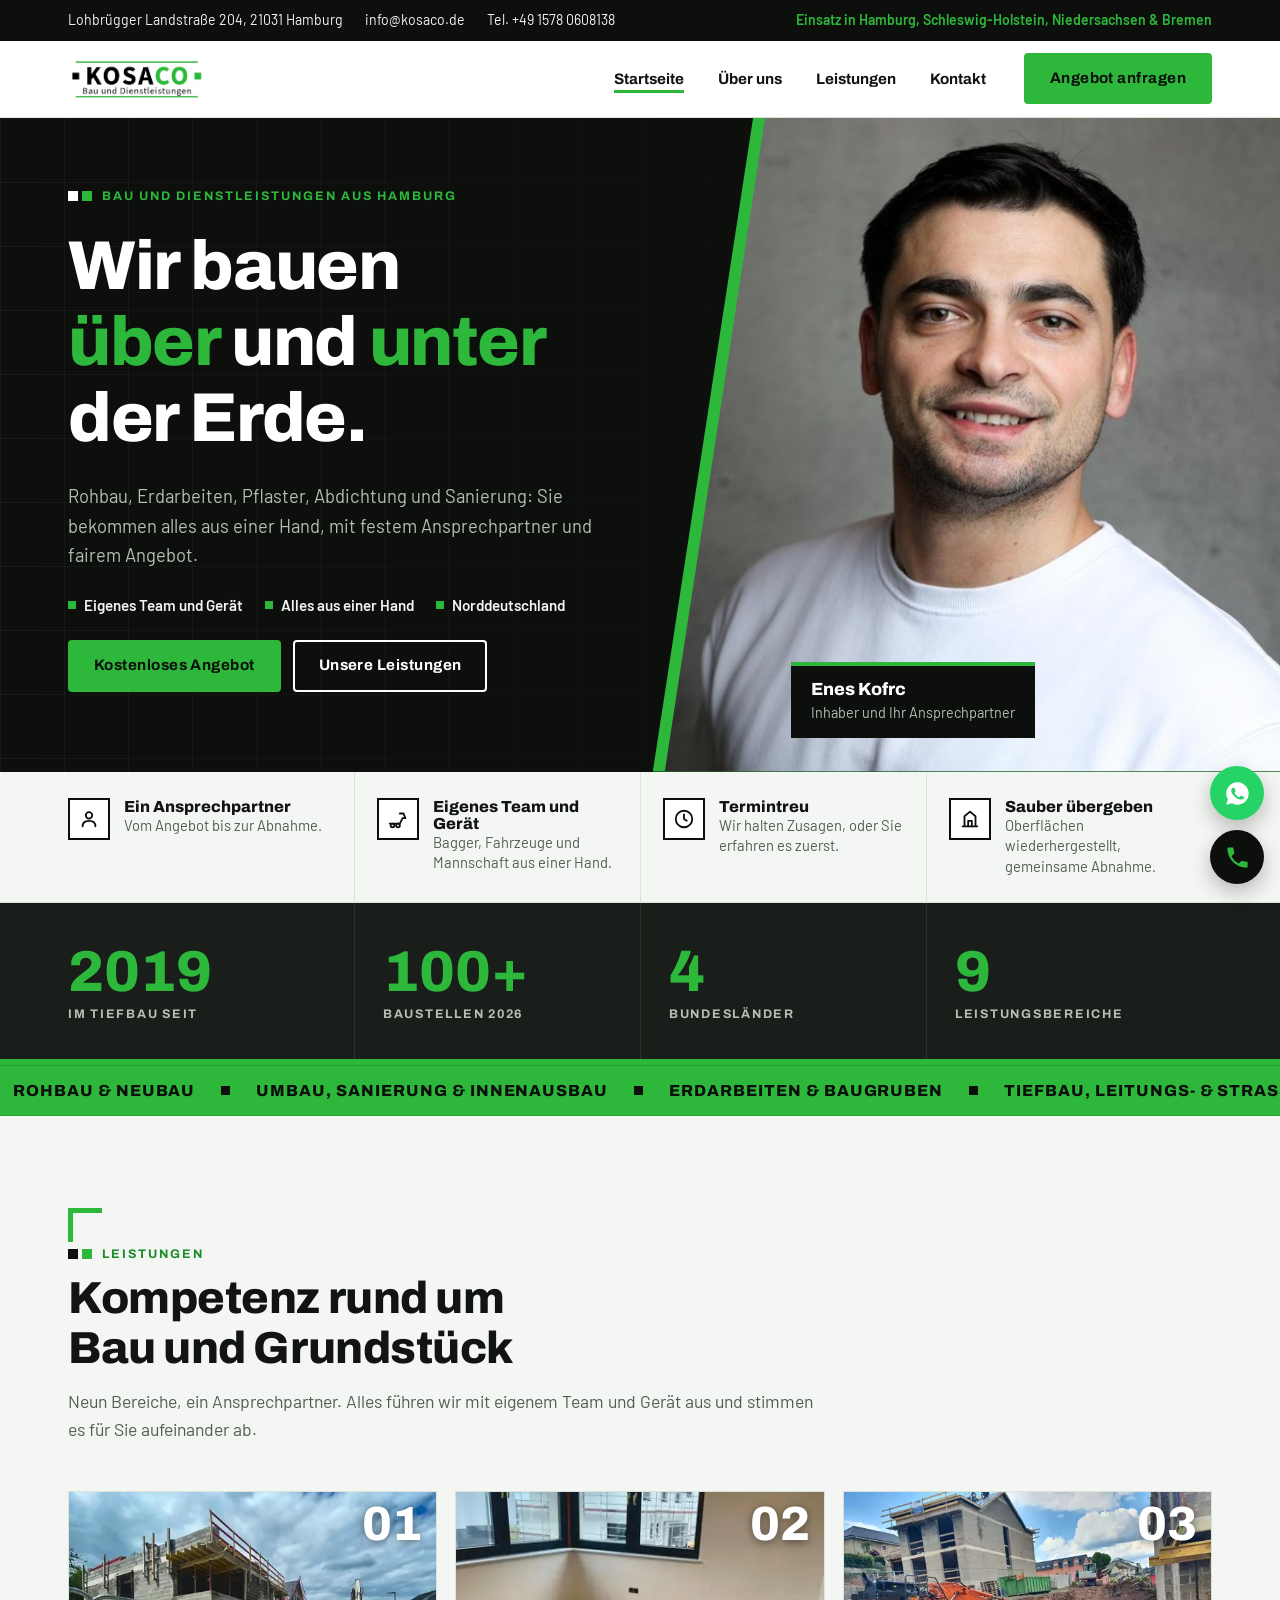
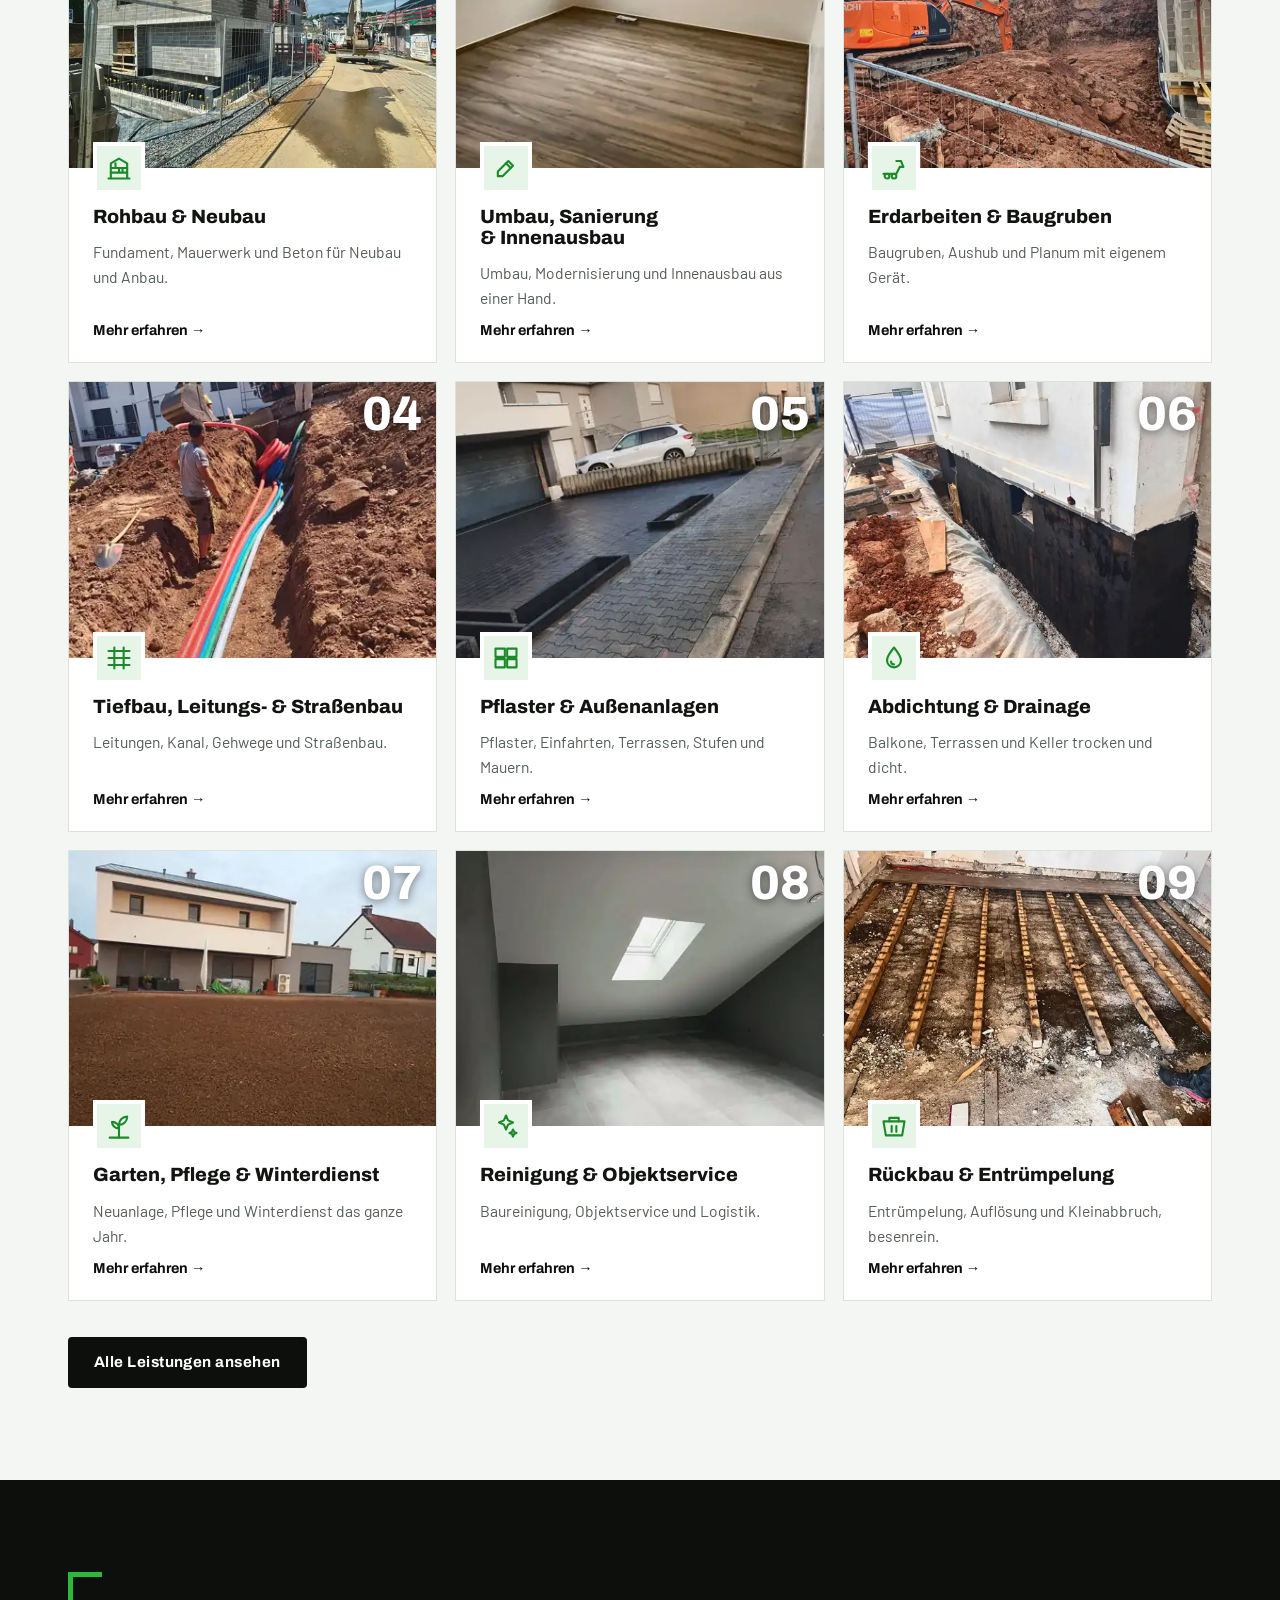
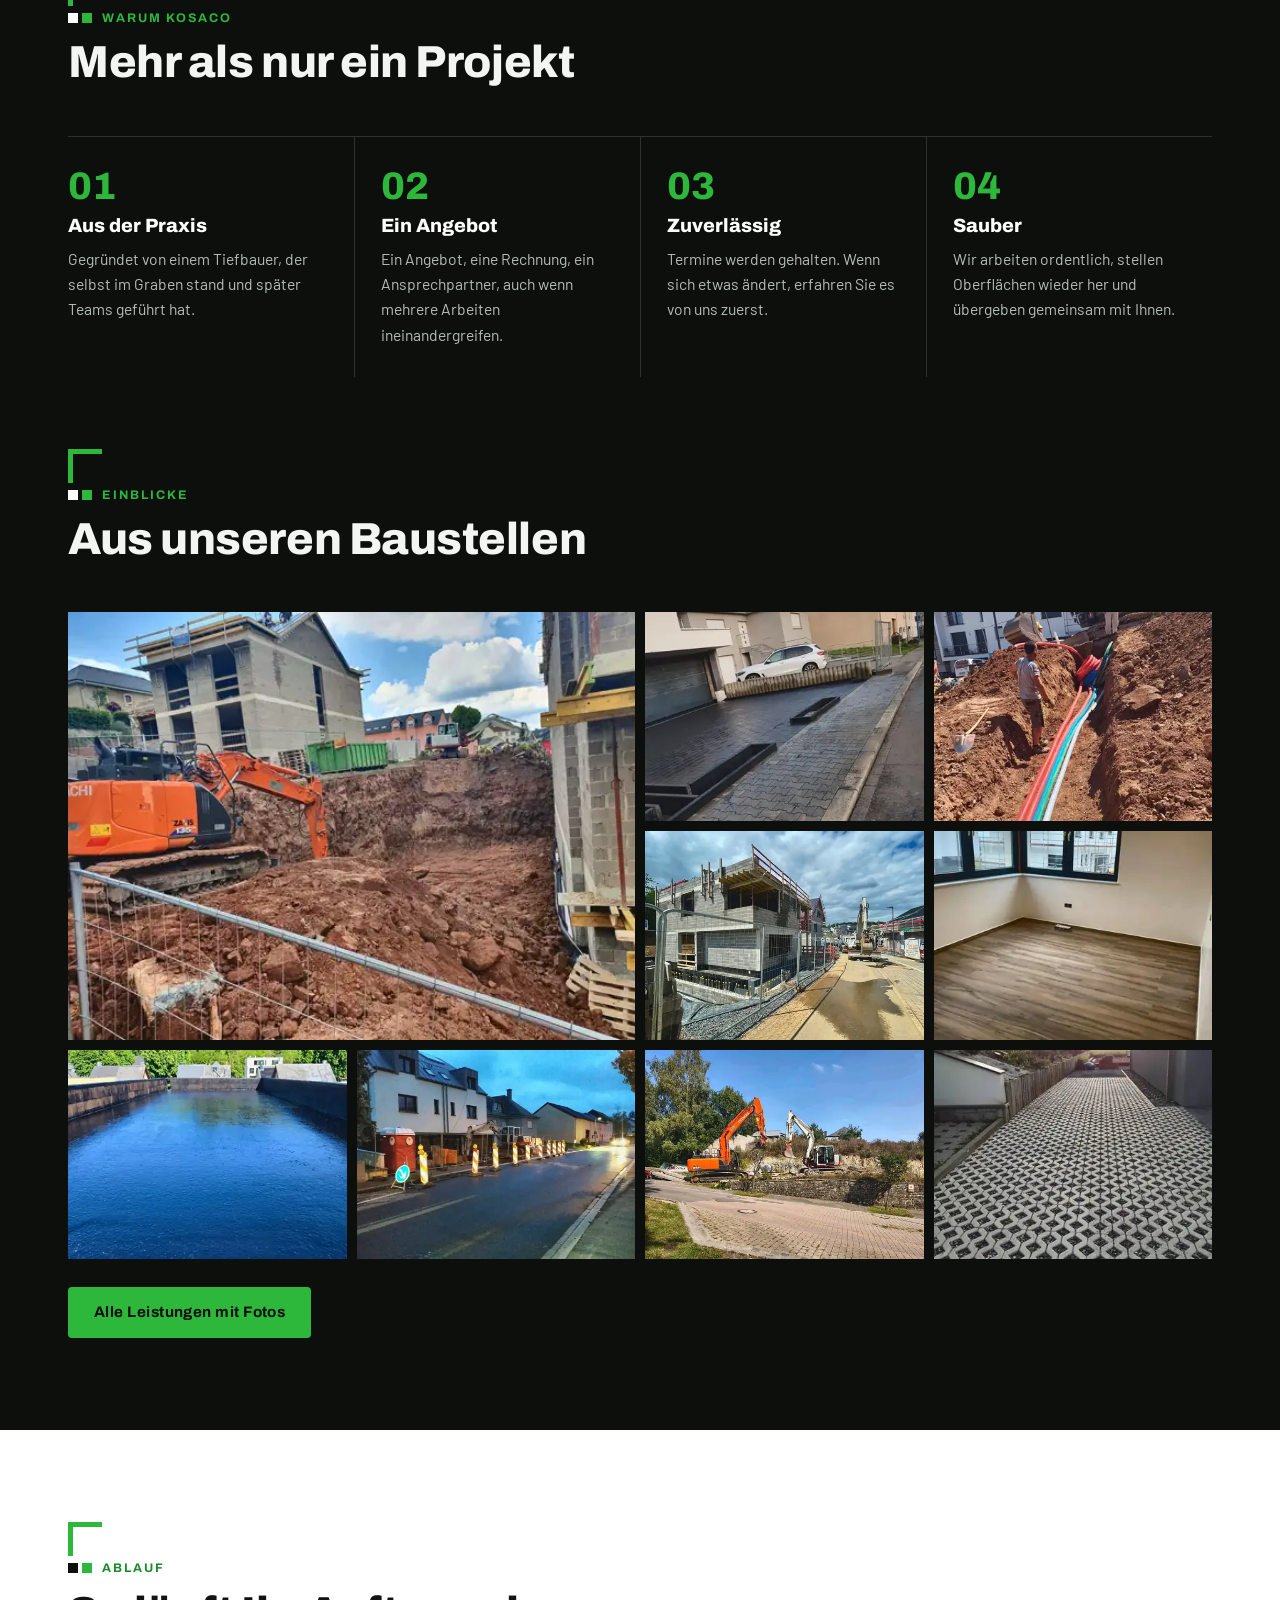
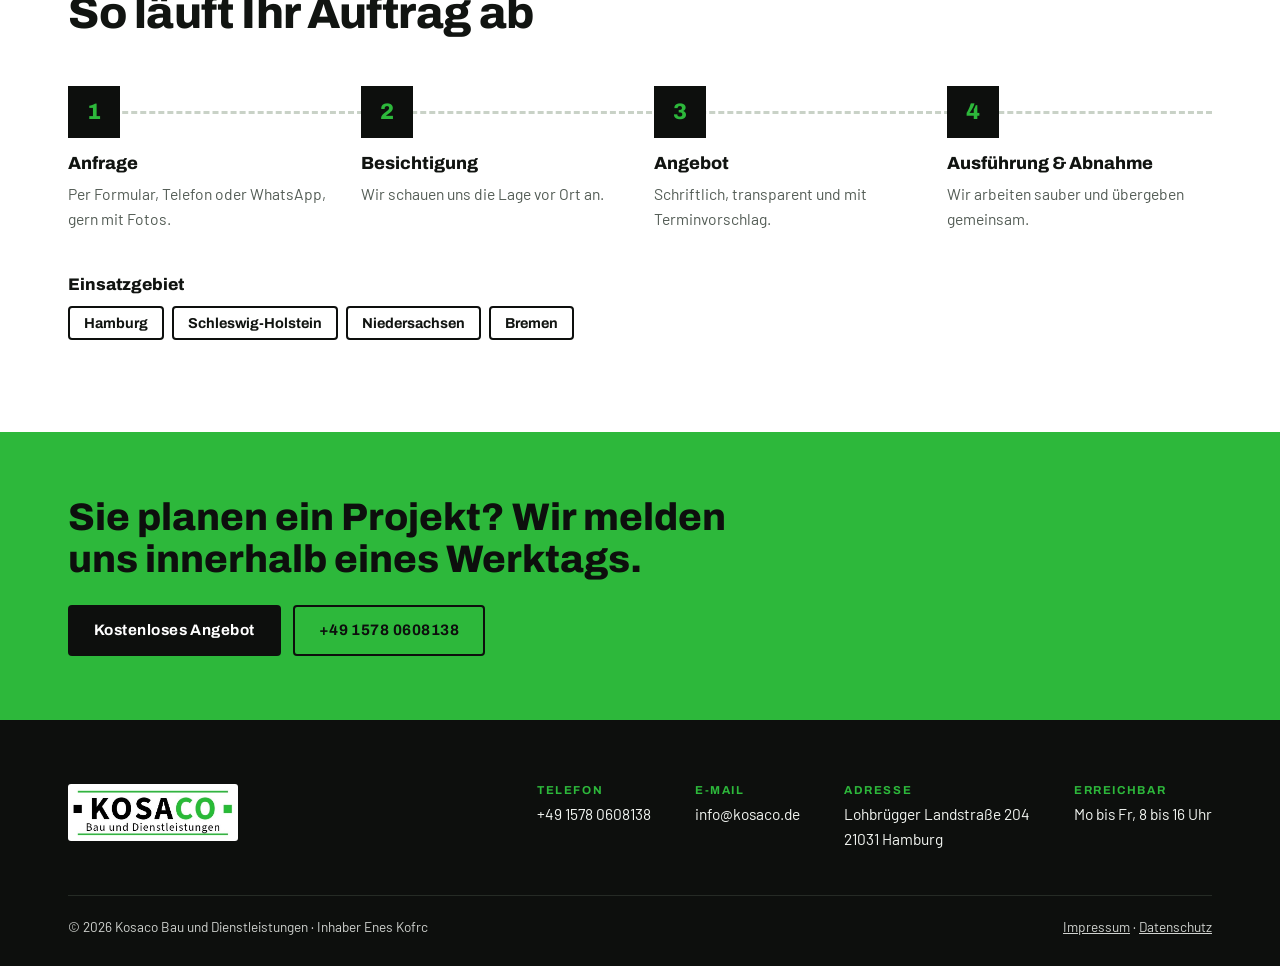
==== commit 2c489582: "Seite mit eigenen Leistungen, neun Bereichen und Baustellenfotos Co-Authored-By: Claude Sonnet 5.5 <" ====
--- a/index.html
+++ b/index.html
@@ -4,7 +4,7 @@
 <meta charset="utf-8">
 <meta name="viewport" content="width=device-width, initial-scale=1, viewport-fit=cover">
 <title>Kosaco Bau und Dienstleistungen</title>
-<meta name="description" content="Erdarbeiten, Garten- und Landschaftsbau, Rückbau, Montage sowie Hoch-, Tief- und Ausbauprojekte mit Partnerbetrieben in Hamburg und Norddeutschland.">
+<meta name="description" content="Rohbau, Erdarbeiten, Tiefbau, Pflaster, Abdichtung, Sanierung, Garten, Reinigung und Rückbau in Hamburg und Norddeutschland. Alles aus einer Hand.">
 <link rel="preload" href="fonts/barlow-latin-400-normal.woff2" as="font" type="font/woff2" crossorigin>
 <link rel="icon" href="favicon.svg" type="image/svg+xml">
 <link rel="icon" href="favicon.ico" sizes="32x32">
@@ -28,36 +28,38 @@
   <div class="hero-copy">
     <span class="eyebrow">Bau und Dienstleistungen aus Hamburg</span>
     <h1>Wir bauen <span class="green">über</span> und <span class="green">unter</span> der Erde.</h1>
-    <p class="lead">Erdarbeiten, Garten, Rückbau, Montage und Bauprojekte: Sie bekommen alles aus einer Hand, mit festem Ansprechpartner und fairem Angebot.</p>
-    <ul class="hero-points"><li>Eigenes Team und Gerät</li><li>Geprüfte Partnerbetriebe</li><li>Norddeutschland</li></ul>
+    <p class="lead">Rohbau, Erdarbeiten, Pflaster, Abdichtung und Sanierung: Sie bekommen alles aus einer Hand, mit festem Ansprechpartner und fairem Angebot.</p>
+    <ul class="hero-points"><li>Eigenes Team und Gerät</li><li>Alles aus einer Hand</li><li>Norddeutschland</li></ul>
     <div class="actions"><a class="btn btn-green pulse" href="kontakt.html">Kostenloses Angebot</a><a class="btn btn-ghost" href="leistungen.html">Unsere Leistungen</a></div>
   </div>
   <div class="hero-photo"><div class="hp-wrap"><img src="enes.jpg" alt="Enes Kofrc, Inhaber von Kosaco" width="1000" height="666"></div>
     <div class="hp-cap"><strong>Enes Kofrc</strong><span>Inhaber und Ihr Ansprechpartner</span></div></div>
 </div></section>
-<div class="trust"><div class="wrap"><div class="tr-item"><div class="tr-ico"><svg viewBox="0 0 24 24"><circle cx="12" cy="8" r="3.5"/><path d="M5 20c0-4 3-6 7-6s7 2 7 6"/></svg></div><div><b>Ein Ansprechpartner</b><span>Vom Angebot bis zur Abnahme.</span></div></div><div class="tr-item"><div class="tr-ico"><svg viewBox="0 0 24 24"><path d="M12 3l8 3v6c0 4.5-3.2 7.7-8 9-4.8-1.3-8-4.5-8-9V6z"/><path d="M8.5 12l2.5 2.5L16 9.5"/></svg></div><div><b>Geprüfte Partner</b><span>Eingetragene Fachbetriebe, namentlich genannt.</span></div></div><div class="tr-item"><div class="tr-ico"><svg viewBox="0 0 24 24"><circle cx="12" cy="12" r="9"/><path d="M12 7v5l3 2"/></svg></div><div><b>Termintreu</b><span>Wir halten Zusagen, oder Sie erfahren es zuerst.</span></div></div><div class="tr-item"><div class="tr-ico"><svg viewBox="0 0 24 24"><path d="M4 20h16M6 20V9l6-5 6 5v11"/><path d="M10 20v-6h4v6"/></svg></div><div><b>Sauber übergeben</b><span>Oberflächen wiederhergestellt, gemeinsame Abnahme.</span></div></div></div></div>
+<div class="trust"><div class="wrap"><div class="tr-item"><div class="tr-ico"><svg viewBox="0 0 24 24"><circle cx="12" cy="8" r="3.5"/><path d="M5 20c0-4 3-6 7-6s7 2 7 6"/></svg></div><div><b>Ein Ansprechpartner</b><span>Vom Angebot bis zur Abnahme.</span></div></div><div class="tr-item"><div class="tr-ico"><svg viewBox="0 0 24 24"><path d="M3 17h11l3-6h3"/><path d="M20 11l-2-5h-4"/><circle cx="6" cy="19" r="2"/><circle cx="12" cy="19" r="2"/></svg></div><div><b>Eigenes Team und Gerät</b><span>Bagger, Fahrzeuge und Mannschaft aus einer Hand.</span></div></div><div class="tr-item"><div class="tr-ico"><svg viewBox="0 0 24 24"><circle cx="12" cy="12" r="9"/><path d="M12 7v5l3 2"/></svg></div><div><b>Termintreu</b><span>Wir halten Zusagen, oder Sie erfahren es zuerst.</span></div></div><div class="tr-item"><div class="tr-ico"><svg viewBox="0 0 24 24"><path d="M4 20h16M6 20V9l6-5 6 5v11"/><path d="M10 20v-6h4v6"/></svg></div><div><b>Sauber übergeben</b><span>Oberflächen wiederhergestellt, gemeinsame Abnahme.</span></div></div></div></div>
 <div class="stats"><div class="wrap">
   <div class="stat"><b>2019</b><span>Im Tiefbau seit</span></div>
   <div class="stat"><b data-count="100">100+</b><span>Baustellen 2026</span></div>
   <div class="stat"><b data-count="4">4</b><span>Bundesländer</span></div>
-  <div class="stat"><b data-count="8">8</b><span>Leistungsbereiche</span></div>
+  <div class="stat"><b data-count="9">9</b><span>Leistungsbereiche</span></div>
 </div></div>
-<div class="marquee" aria-hidden="true"><div class="mq-track"><div class="mq-set"><span>Erdarbeiten &amp; Pflaster</span><i></i><span>Garten, Pflege &amp; Winterdienst</span><i></i><span>Rückbau &amp; Entrümpelung</span><i></i><span>Montage &amp; Baustellenservice</span><i></i><span>Hoch- &amp; Tiefbau</span><i></i><span>Ausbau &amp; Montage</span><i></i><span>Transport &amp; Logistik</span><i></i><span>Telekommunikations-Tiefbau</span><i></i></div><div class="mq-set"><span>Erdarbeiten &amp; Pflaster</span><i></i><span>Garten, Pflege &amp; Winterdienst</span><i></i><span>Rückbau &amp; Entrümpelung</span><i></i><span>Montage &amp; Baustellenservice</span><i></i><span>Hoch- &amp; Tiefbau</span><i></i><span>Ausbau &amp; Montage</span><i></i><span>Transport &amp; Logistik</span><i></i><span>Telekommunikations-Tiefbau</span><i></i></div></div></div>
+<div class="marquee" aria-hidden="true"><div class="mq-track"><div class="mq-set"><span>Rohbau &amp; Neubau</span><i></i><span>Umbau, Sanierung &amp; Innenausbau</span><i></i><span>Erdarbeiten &amp; Baugruben</span><i></i><span>Tiefbau, Leitungs- &amp; Straßenbau</span><i></i><span>Pflaster &amp; Außenanlagen</span><i></i><span>Abdichtung &amp; Drainage</span><i></i><span>Garten, Pflege &amp; Winterdienst</span><i></i><span>Reinigung &amp; Objektservice</span><i></i><span>Rückbau &amp; Entrümpelung</span><i></i></div><div class="mq-set"><span>Rohbau &amp; Neubau</span><i></i><span>Umbau, Sanierung &amp; Innenausbau</span><i></i><span>Erdarbeiten &amp; Baugruben</span><i></i><span>Tiefbau, Leitungs- &amp; Straßenbau</span><i></i><span>Pflaster &amp; Außenanlagen</span><i></i><span>Abdichtung &amp; Drainage</span><i></i><span>Garten, Pflege &amp; Winterdienst</span><i></i><span>Reinigung &amp; Objektservice</span><i></i><span>Rückbau &amp; Entrümpelung</span><i></i></div></div></div>
 <section class="paper"><div class="wrap">
   <div class="sec-head"><span class="eyebrow">Leistungen</span><h2>Kompetenz rund um Bau und Grundstück</h2>
-  <p>Acht Bereiche, ein Ansprechpartner. Was wir selbst ausführen und wo wir mit Partnerbetrieben arbeiten, steht bei jeder Leistung dabei.</p></div>
-  <div class="grid"><a class="svc" href="leistungen.html#erdarbeiten"><span class="num">01</span><div class="svc-ico"><svg viewBox="0 0 24 24"><path d="M3 17h11l3-6h3"/><path d="M20 11l-2-5h-4"/><circle cx="6" cy="19" r="2"/><circle cx="12" cy="19" r="2"/></svg></div><span class="who">Eigenes Team</span><h3>Erdarbeiten &amp; Pflaster</h3><p>Aushub, Gräben, Planum und Pflaster für Einfahrten, Wege und Terrassen.</p><span class="more">Mehr erfahren →</span></a><a class="svc" href="leistungen.html#garten"><span class="num">02</span><div class="svc-ico"><svg viewBox="0 0 24 24"><path d="M12 22V11"/><path d="M12 11c0-4 3-7 7-7 0 4-3 7-7 7z"/><path d="M12 14c0-3-2.5-5.5-6-5.5 0 3 2.5 5.5 6 5.5z"/><path d="M4 22h16"/></svg></div><span class="who">Eigenes Team</span><h3>Garten, Pflege &amp; Winterdienst</h3><p>Gartenneuanlage, regelmäßige Pflege und Winterdienst das ganze Jahr.</p><span class="more">Mehr erfahren →</span></a><a class="svc" href="leistungen.html#rueckbau"><span class="num">03</span><div class="svc-ico"><svg viewBox="0 0 24 24"><path d="M3 8h18l-2 12H5z"/><path d="M8 8V5h8v3"/><path d="M10 12v5M14 12v5"/></svg></div><span class="who">Eigenes Team</span><h3>Rückbau &amp; Entrümpelung</h3><p>Entrümpelung, Haushaltsauflösung und Kleinabbruch, besenrein übergeben.</p><span class="more">Mehr erfahren →</span></a><a class="svc" href="leistungen.html#montage"><span class="num">04</span><div class="svc-ico"><svg viewBox="0 0 24 24"><circle cx="12" cy="12" r="3"/><path d="M12 3v3M12 18v3M3 12h3M18 12h3M5.6 5.6l2.1 2.1M16.3 16.3l2.1 2.1M18.4 5.6l-2.1 2.1M7.7 16.3l-2.1 2.1"/></svg></div><span class="who">Eigenes Team</span><h3>Montage &amp; Baustellenservice</h3><p>Möbelmontage, Baustellenreinigung und Baustellenlogistik.</p><span class="more">Mehr erfahren →</span></a><a class="svc partner" href="leistungen.html#hochbau"><span class="num">05</span><div class="svc-ico"><svg viewBox="0 0 24 24"><path d="M4 21V9l8-5 8 5v12"/><path d="M9 21v-6h6v6"/></svg></div><span class="who">Mit Partnerbetrieb</span><h3>Hoch- &amp; Tiefbau</h3><p>Rohbau bis Erschließung. Wir koordinieren, ein Fachbetrieb führt aus.</p><span class="more">Mehr erfahren →</span></a><a class="svc partner" href="leistungen.html#ausbau"><span class="num">06</span><div class="svc-ico"><svg viewBox="0 0 24 24"><rect x="4" y="3" width="16" height="18"/><path d="M12 3v18M4 12h16"/></svg></div><span class="who">Mit Partnerbetrieb</span><h3>Ausbau &amp; Montage</h3><p>Fenster, Türen, Parkett und Inneneinrichtung mit den passenden Fachbetrieben.</p><span class="more">Mehr erfahren →</span></a><a class="svc partner" href="leistungen.html#transport"><span class="num">07</span><div class="svc-ico"><svg viewBox="0 0 24 24"><path d="M2 6h12v10H2z"/><path d="M14 9h4l3 3v4h-7z"/><circle cx="7" cy="18" r="2"/><circle cx="17" cy="18" r="2"/></svg></div><span class="who">Mit Partnerbetrieb</span><h3>Transport &amp; Logistik</h3><p>Material, Geräte und Möbel pünktlich dorthin, wo sie gebraucht werden.</p><span class="more">Mehr erfahren →</span></a><a class="svc" href="leistungen.html#telekom"><span class="num">08</span><div class="svc-ico"><svg viewBox="0 0 24 24"><path d="M2 8h20"/><path d="M7 8l2 12h6l2-12"/><circle cx="12" cy="16" r="2"/><path d="M12 2v3"/></svg></div><span class="who">Eigenes Team</span><h3>Telekommunikations-Tiefbau</h3><p>Hausanschlüsse, Trassenbau und Leerrohrverlegung für Telekommunikationsnetze.</p><span class="more">Mehr erfahren →</span></a></div>
+  <p>Neun Bereiche, ein Ansprechpartner. Alles führen wir mit eigenem Team und Gerät aus und stimmen es für Sie aufeinander ab.</p></div>
+  <div class="grid"><a class="svc" href="leistungen.html#rohbau"><div class="svc-img"><img src="img/t/rohbau-umbau-04.webp" alt="Rohbau &amp; Neubau" loading="lazy" width="520" height="390"><span class="num">01</span></div><div class="svc-b"><div class="svc-ico"><svg viewBox="0 0 24 24"><path d="M3 21h18M5 21V8l7-4 7 4v13"/><path d="M5 12h14M5 16h14M9 8v4M15 12v4M12 12v4"/></svg></div><h3>Rohbau &amp; Neubau</h3><p>Fundament, Mauerwerk und Beton für Neubau und Anbau.</p><span class="more">Mehr erfahren →</span></div></a><a class="svc" href="leistungen.html#sanierung"><div class="svc-img"><img src="img/t/innenausbau-05.webp" alt="Umbau, Sanierung &amp; Innenausbau" loading="lazy" width="520" height="390"><span class="num">02</span></div><div class="svc-b"><div class="svc-ico"><svg viewBox="0 0 24 24"><path d="M14 6l4 4-9 9H5v-4z"/><path d="M12 8l4 4"/></svg></div><h3>Umbau, Sanierung &amp; Innenausbau</h3><p>Umbau, Modernisierung und Innenausbau aus einer Hand.</p><span class="more">Mehr erfahren →</span></div></a><a class="svc" href="leistungen.html#erdarbeiten"><div class="svc-img"><img src="img/t/erdarbeiten-baugrube-01.webp" alt="Erdarbeiten &amp; Baugruben" loading="lazy" width="520" height="390"><span class="num">03</span></div><div class="svc-b"><div class="svc-ico"><svg viewBox="0 0 24 24"><path d="M3 17h11l3-6h3"/><path d="M20 11l-2-5h-4"/><circle cx="6" cy="19" r="2"/><circle cx="12" cy="19" r="2"/></svg></div><h3>Erdarbeiten &amp; Baugruben</h3><p>Baugruben, Aushub und Planum mit eigenem Gerät.</p><span class="more">Mehr erfahren →</span></div></a><a class="svc" href="leistungen.html#tiefbau"><div class="svc-img"><img src="img/t/tiefbau-leitungen-04.webp" alt="Tiefbau, Leitungs- &amp; Straßenbau" loading="lazy" width="520" height="390"><span class="num">04</span></div><div class="svc-b"><div class="svc-ico"><svg viewBox="0 0 24 24"><path d="M3 6h18M3 12h18M3 18h18"/><path d="M8 3v18M16 3v18"/></svg></div><h3>Tiefbau, Leitungs- &amp; Straßenbau</h3><p>Leitungen, Kanal, Gehwege und Straßenbau.</p><span class="more">Mehr erfahren →</span></div></a><a class="svc" href="leistungen.html#aussenanlagen"><div class="svc-img"><img src="img/t/pflasterarbeiten-14.webp" alt="Pflaster &amp; Außenanlagen" loading="lazy" width="520" height="390"><span class="num">05</span></div><div class="svc-b"><div class="svc-ico"><svg viewBox="0 0 24 24"><rect x="3" y="4" width="8" height="7"/><rect x="13" y="4" width="8" height="7"/><rect x="3" y="13" width="8" height="7"/><rect x="13" y="13" width="8" height="7"/></svg></div><h3>Pflaster &amp; Außenanlagen</h3><p>Pflaster, Einfahrten, Terrassen, Stufen und Mauern.</p><span class="more">Mehr erfahren →</span></div></a><a class="svc" href="leistungen.html#abdichtung"><div class="svc-img"><img src="img/t/fundament-drainage-08.webp" alt="Abdichtung &amp; Drainage" loading="lazy" width="520" height="390"><span class="num">06</span></div><div class="svc-b"><div class="svc-ico"><svg viewBox="0 0 24 24"><path d="M12 3c4 5 6 8 6 11a6 6 0 0 1-12 0c0-3 2-6 6-11z"/><path d="M9.5 15a2.5 2.5 0 0 0 2.5 2.5"/></svg></div><h3>Abdichtung &amp; Drainage</h3><p>Balkone, Terrassen und Keller trocken und dicht.</p><span class="more">Mehr erfahren →</span></div></a><a class="svc" href="leistungen.html#garten"><div class="svc-img"><img src="img/t/aussenanlagen-16.webp" alt="Garten, Pflege &amp; Winterdienst" loading="lazy" width="520" height="390"><span class="num">07</span></div><div class="svc-b"><div class="svc-ico"><svg viewBox="0 0 24 24"><path d="M12 22V11"/><path d="M12 11c0-4 3-7 7-7 0 4-3 7-7 7z"/><path d="M12 14c0-3-2.5-5.5-6-5.5 0 3 2.5 5.5 6 5.5z"/><path d="M4 22h16"/></svg></div><h3>Garten, Pflege &amp; Winterdienst</h3><p>Neuanlage, Pflege und Winterdienst das ganze Jahr.</p><span class="more">Mehr erfahren →</span></div></a><a class="svc" href="leistungen.html#reinigung"><div class="svc-img"><img src="img/t/innenausbau-03.webp" alt="Reinigung &amp; Objektservice" loading="lazy" width="520" height="390"><span class="num">08</span></div><div class="svc-b"><div class="svc-ico"><svg viewBox="0 0 24 24"><path d="M12 3l1.8 4.2L18 9l-4.2 1.8L12 15l-1.8-4.2L6 9l4.2-1.8z"/><path d="M18 15l.9 2.1L21 18l-2.1.9L18 21l-.9-2.1L15 18l2.1-.9z"/></svg></div><h3>Reinigung &amp; Objektservice</h3><p>Baureinigung, Objektservice und Logistik.</p><span class="more">Mehr erfahren →</span></div></a><a class="svc" href="leistungen.html#rueckbau"><div class="svc-img"><img src="img/t/rohbau-umbau-12.webp" alt="Rückbau &amp; Entrümpelung" loading="lazy" width="520" height="390"><span class="num">09</span></div><div class="svc-b"><div class="svc-ico"><svg viewBox="0 0 24 24"><path d="M3 8h18l-2 12H5z"/><path d="M8 8V5h8v3"/><path d="M10 12v5M14 12v5"/></svg></div><h3>Rückbau &amp; Entrümpelung</h3><p>Entrümpelung, Auflösung und Kleinabbruch, besenrein.</p><span class="more">Mehr erfahren →</span></div></a></div>
   <div class="actions" style="margin-top:36px"><a class="btn btn-black" href="leistungen.html">Alle Leistungen ansehen</a></div>
 </div></section>
 <section class="dark on-dark"><div class="wrap">
   <div class="sec-head"><span class="eyebrow">Warum Kosaco</span><h2>Mehr als nur ein Projekt</h2></div>
   <div class="why">
     <div class="why-i"><span class="n">01</span><h3>Aus der Praxis</h3><p>Gegründet von einem Tiefbauer, der selbst im Graben stand und später Teams geführt hat.</p></div>
-    <div class="why-i"><span class="n">02</span><h3>Ein Angebot</h3><p>Ein Angebot, eine Rechnung, ein Ansprechpartner, auch wenn mehrere Gewerke beteiligt sind.</p></div>
+    <div class="why-i"><span class="n">02</span><h3>Ein Angebot</h3><p>Ein Angebot, eine Rechnung, ein Ansprechpartner, auch wenn mehrere Arbeiten ineinandergreifen.</p></div>
     <div class="why-i"><span class="n">03</span><h3>Zuverlässig</h3><p>Termine werden gehalten. Wenn sich etwas ändert, erfahren Sie es von uns zuerst.</p></div>
     <div class="why-i"><span class="n">04</span><h3>Sauber</h3><p>Wir arbeiten ordentlich, stellen Oberflächen wieder her und übergeben gemeinsam mit Ihnen.</p></div>
   </div>
-  <div class="note"><b>Eigene Leistungen und starke Partner</b><p>Manche Gewerke dürfen nach der Handwerksordnung nur eingetragene Fachbetriebe ausführen. Dafür arbeiten wir mit Partnerbetrieben und nennen sie im Angebot namentlich. <a href="leistungen.html#partner">So arbeiten wir mit Partnern</a></p></div>
+  <div class="sec-head" style="margin-top:72px"><span class="eyebrow">Einblicke</span><h2>Aus unseren Baustellen</h2></div>
+  <div class="mosaic"><a class="ph" href="img/erdarbeiten-baugrube-01.webp"><img src="img/t/erdarbeiten-baugrube-01.webp" alt="Baustelle von Kosaco" loading="lazy"></a><a class="ph" href="img/pflasterarbeiten-14.webp"><img src="img/t/pflasterarbeiten-14.webp" alt="Baustelle von Kosaco" loading="lazy"></a><a class="ph" href="img/tiefbau-leitungen-04.webp"><img src="img/t/tiefbau-leitungen-04.webp" alt="Baustelle von Kosaco" loading="lazy"></a><a class="ph" href="img/rohbau-umbau-04.webp"><img src="img/t/rohbau-umbau-04.webp" alt="Baustelle von Kosaco" loading="lazy"></a><a class="ph" href="img/innenausbau-05.webp"><img src="img/t/innenausbau-05.webp" alt="Baustelle von Kosaco" loading="lazy"></a><a class="ph" href="img/terrassen-abdichtung-19.webp"><img src="img/t/terrassen-abdichtung-19.webp" alt="Baustelle von Kosaco" loading="lazy"></a><a class="ph" href="img/strassen-gehwegbau-10.webp"><img src="img/t/strassen-gehwegbau-10.webp" alt="Baustelle von Kosaco" loading="lazy"></a><a class="ph" href="img/aussenanlagen-19.webp"><img src="img/t/aussenanlagen-19.webp" alt="Baustelle von Kosaco" loading="lazy"></a><a class="ph" href="img/pflasterarbeiten-11.webp"><img src="img/t/pflasterarbeiten-11.webp" alt="Baustelle von Kosaco" loading="lazy"></a></div>
+  <div class="actions" style="margin-top:28px"><a class="btn btn-green" href="leistungen.html">Alle Leistungen mit Fotos</a></div>
 </div></section>
 <section><div class="wrap">
   <div class="sec-head"><span class="eyebrow">Ablauf</span><h2>So läuft Ihr Auftrag ab</h2></div>
--- a/styles.css
+++ b/styles.css
@@ -281,4 +281,29 @@
 .hero-shield .sh-dot{fill:#2DB83B}
 .hero-shield .sh-orbit{transform-box:view-box;transform-origin:930px 150px;animation:orbit 26s linear infinite}
 .hero-shield .sh-orbit.b{animation-duration:38s;animation-direction:reverse}
-@keyframes orbit{to{transform:rotate(360deg)}}+@keyframes orbit{to{transform:rotate(360deg)}}
+/* ===== Fotos ===== */
+.grid{grid-template-columns:repeat(3,1fr)}
+.svc{padding:0;gap:0}
+.svc-img{position:relative;aspect-ratio:4/3;overflow:hidden;background:var(--steel)}
+.svc-img img{width:100%;height:100%;object-fit:cover;display:block;transition:transform .5s}
+.svc:hover .svc-img img{transform:scale(1.05)}
+.svc .num{right:14px;top:8px;color:#fff;text-shadow:0 2px 10px rgba(0,0,0,.5);z-index:1}
+.svc-b{display:flex;flex-direction:column;gap:12px;padding:22px 24px 24px;flex:1;position:relative}
+.svc-b .svc-ico{margin-top:-48px;border:4px solid #fff;position:relative;z-index:1}
+.svc-b .svc-ico{background:var(--green-soft)}
+.mosaic{display:grid;grid-template-columns:repeat(4,1fr);gap:10px}
+.ph{display:block;overflow:hidden;aspect-ratio:4/3;background:var(--steel);cursor:zoom-in}
+.ph img{width:100%;height:100%;object-fit:cover;display:block;transition:transform .4s}
+.ph:hover img{transform:scale(1.06)}
+.mosaic .ph:first-child{grid-column:span 2;grid-row:span 2;aspect-ratio:auto}
+.gal{display:grid;grid-template-columns:repeat(4,1fr);gap:8px}
+.more-ph{margin-top:8px}.more-ph summary{cursor:pointer;font:700 .95rem var(--f-display);padding:12px 0;color:var(--green-ink)}
+.more-ph .gal{margin-top:8px}
+.legal-note{margin-top:40px;color:var(--muted);font-size:.88rem}
+.lb{position:fixed;inset:0;z-index:999;background:rgba(5,8,5,.94);display:grid;place-items:center;padding:20px}
+.lb img{max-width:100%;max-height:88vh;object-fit:contain}
+.lb button{position:absolute;background:none;border:0;color:#fff;font-size:2.4rem;line-height:1;cursor:pointer;padding:14px}
+.lb .x{top:6px;right:10px}.lb .p{left:4px;top:50%}.lb .n{right:4px;top:50%}
+@media (max-width:1100px){.grid{grid-template-columns:repeat(2,1fr)}}
+@media (max-width:760px){.grid{grid-template-columns:1fr}.mosaic{grid-template-columns:1fr 1fr}.gal{grid-template-columns:repeat(2,1fr)}}
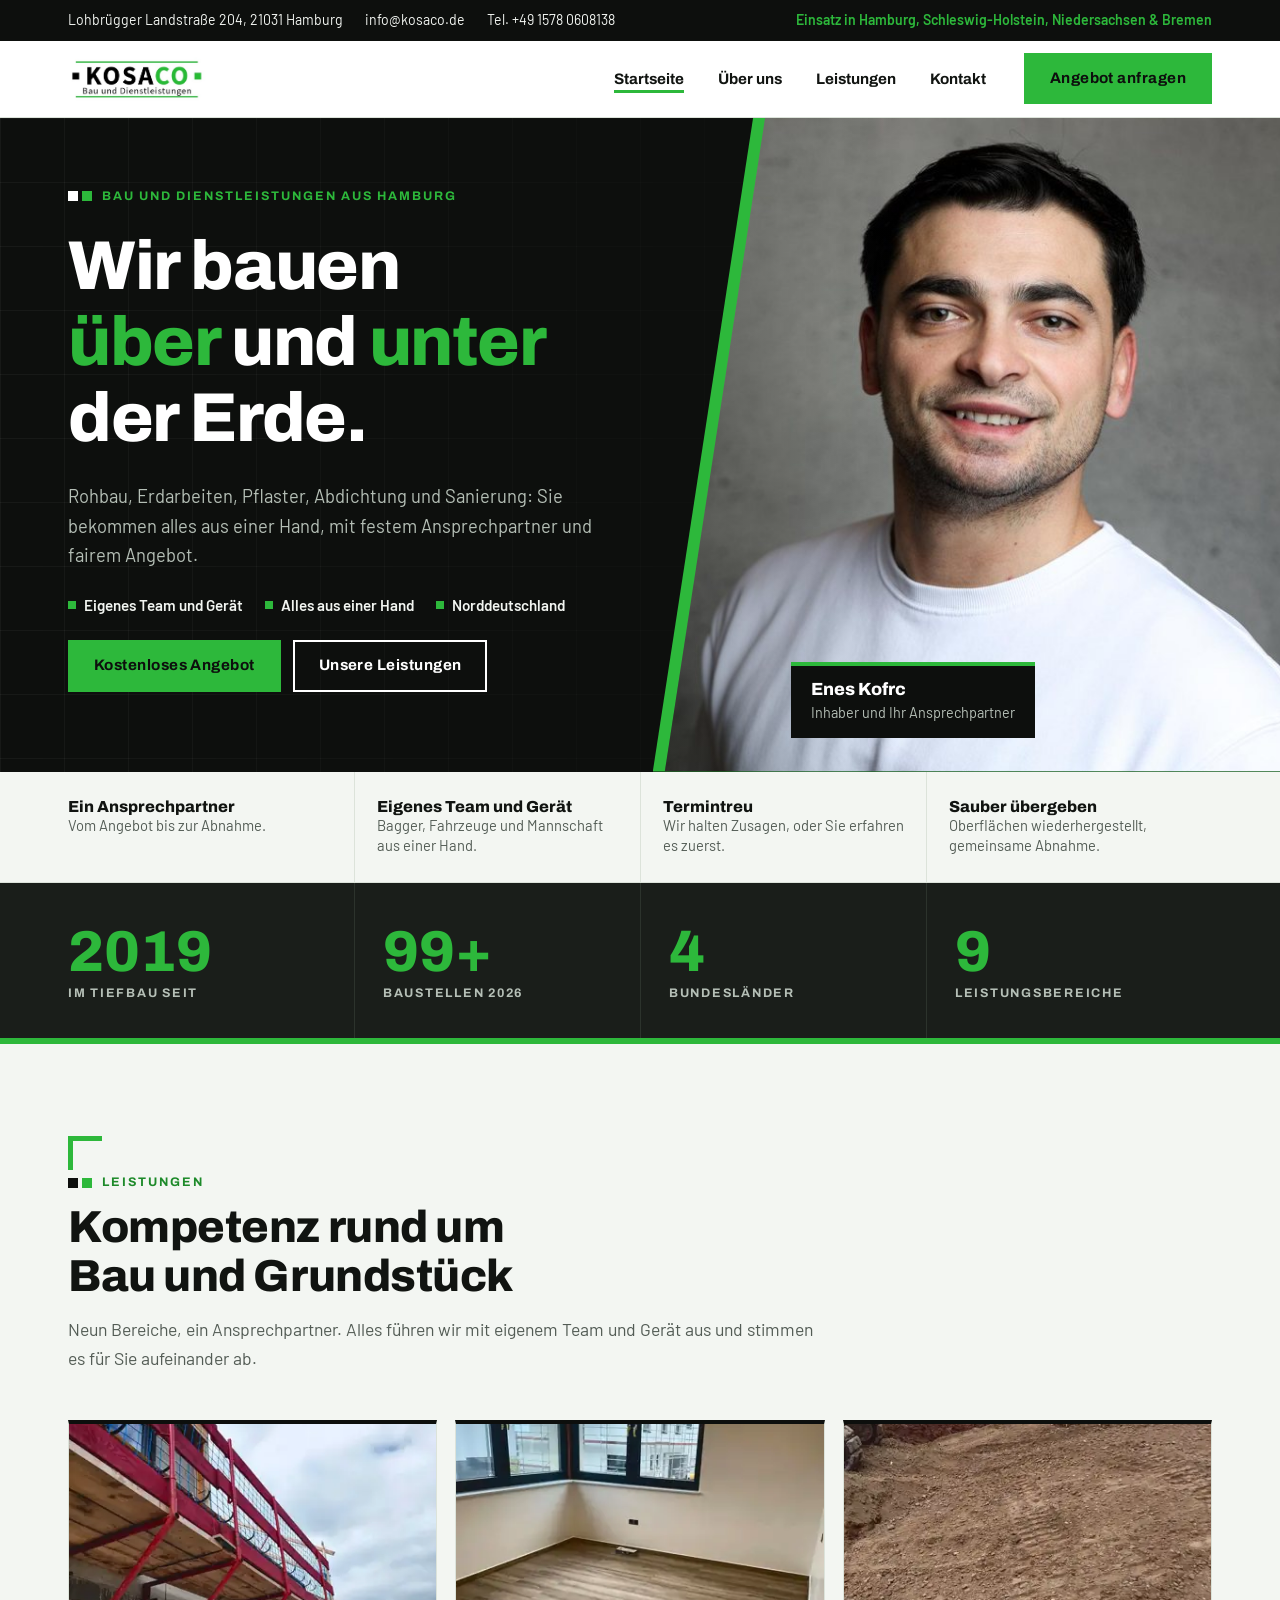
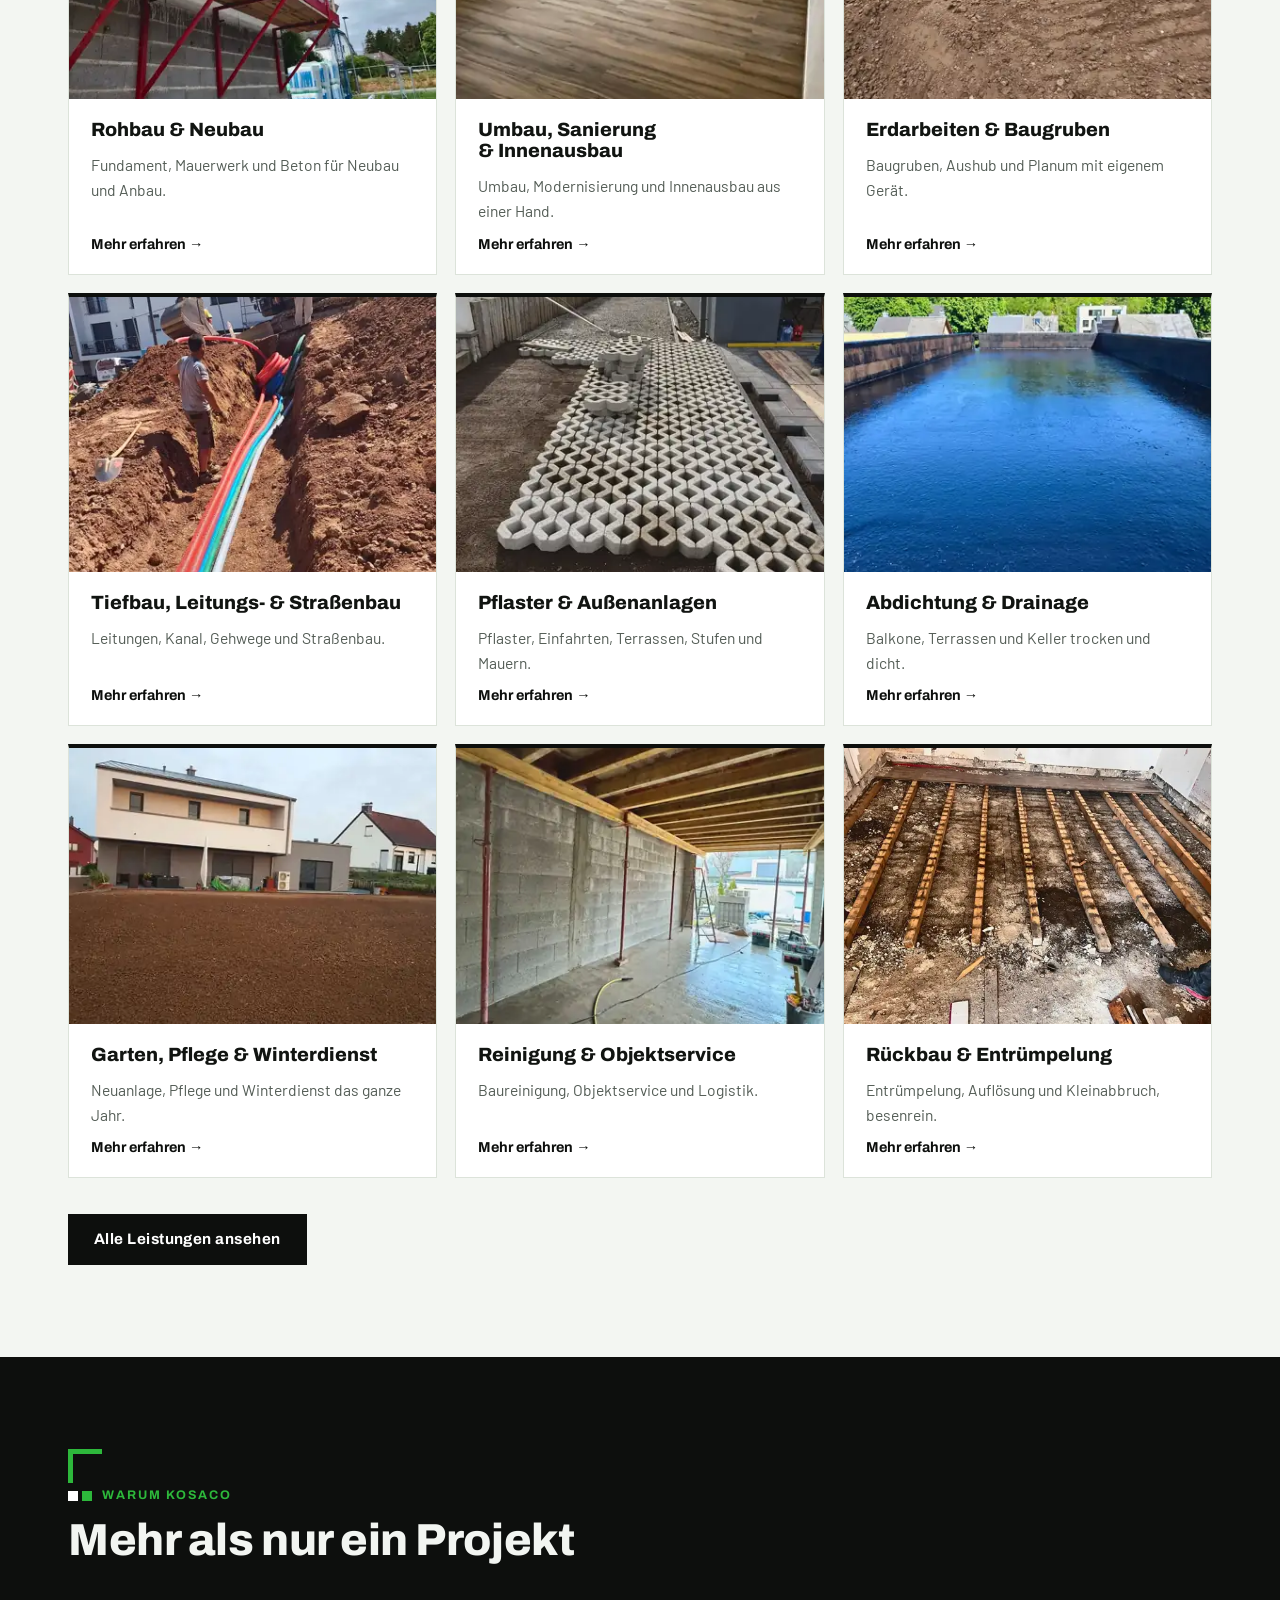
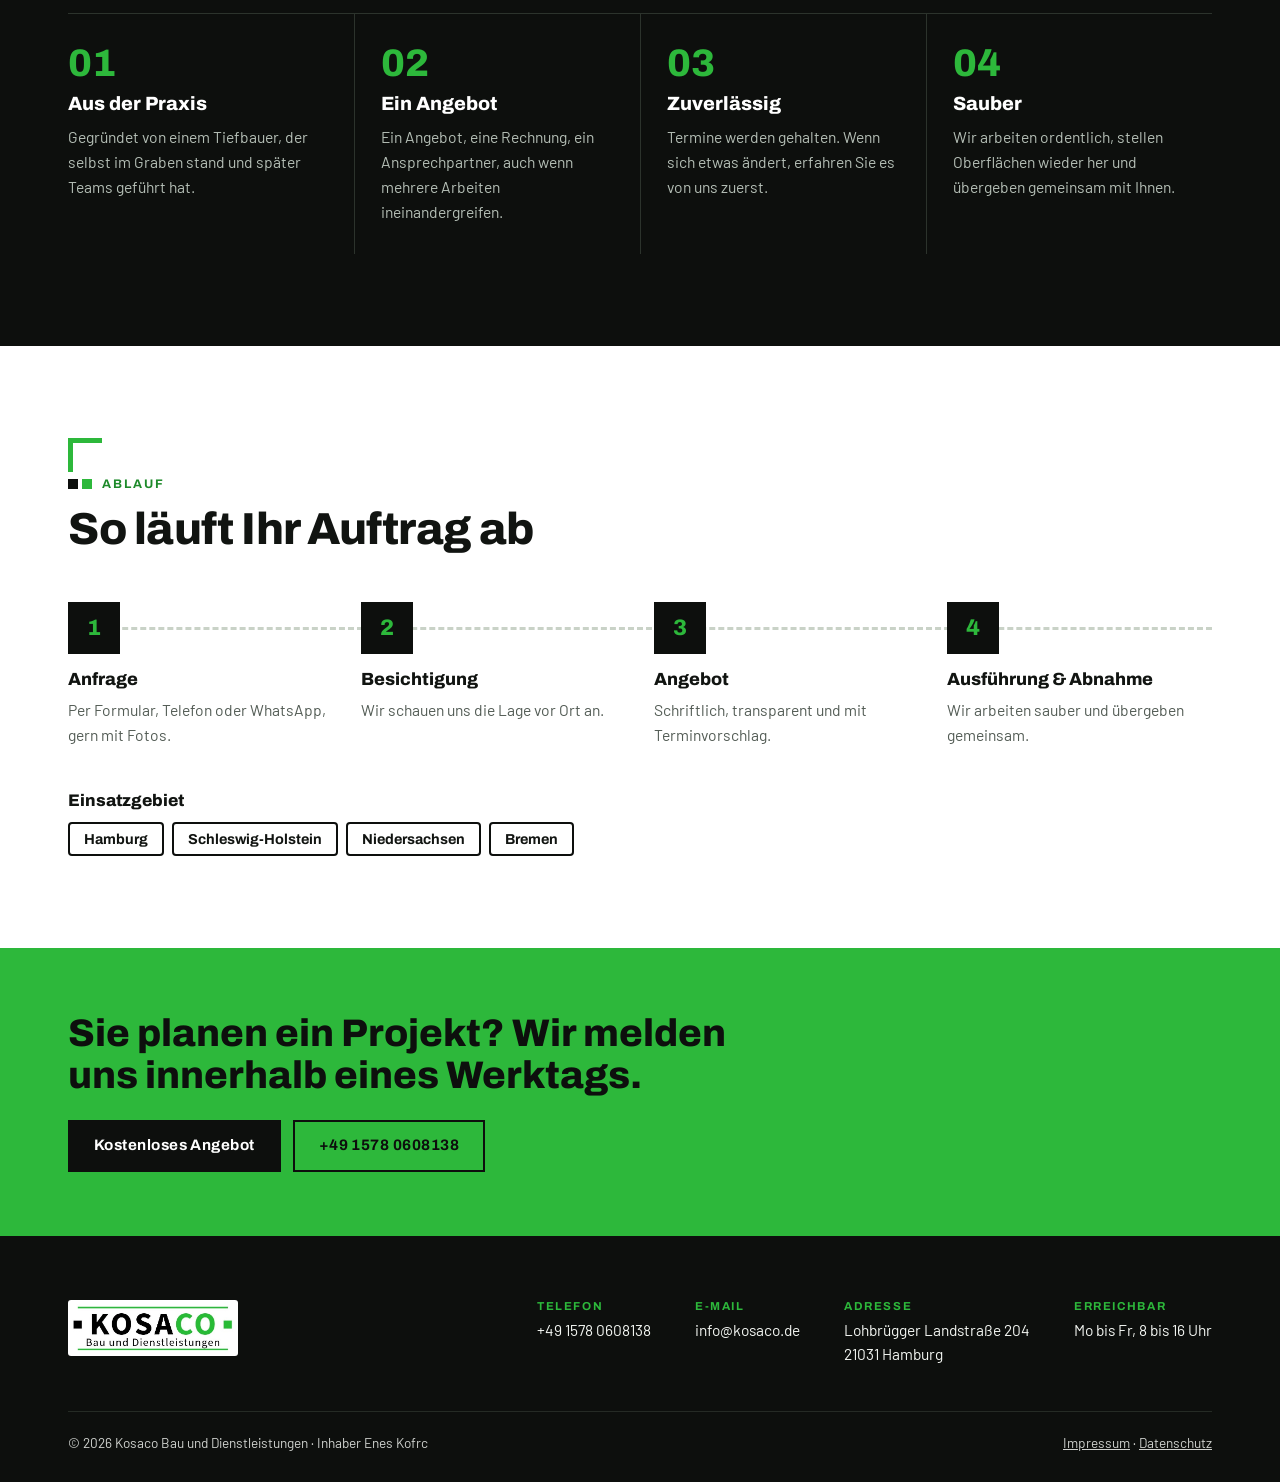
==== commit 5b226c9a: "Sachlicheres Design, drei Fotos pro Leistung, Duplikate zu Merkoslux entfernt Co-Authored-By: Claude" ====
--- a/index.html
+++ b/index.html
@@ -20,7 +20,7 @@
 <header class="site"><div class="wrap">
   <a class="logo" href="index.html" aria-label="Kosaco Startseite"><img src="logo.jpg" alt="KOSACO Bau und Dienstleistungen" width="631" height="211"></a>
   <nav class="main" id="nav" aria-label="Hauptmenü"><ul><li><a href="index.html" aria-current="page">Startseite</a></li><li><a href="ueber-uns.html">Über uns</a></li><li><a href="leistungen.html">Leistungen</a></li><li><a href="kontakt.html">Kontakt</a></li></ul></nav>
-  <div class="head-cta"><a class="btn btn-green pulse" href="kontakt.html">Angebot anfragen</a>
+  <div class="head-cta"><a class="btn btn-green" href="kontakt.html">Angebot anfragen</a>
   <button class="menu-btn" id="menuBtn" aria-expanded="false" aria-controls="nav">Menü</button></div>
 </div></header>
 <main>
@@ -30,23 +30,23 @@
     <h1>Wir bauen <span class="green">über</span> und <span class="green">unter</span> der Erde.</h1>
     <p class="lead">Rohbau, Erdarbeiten, Pflaster, Abdichtung und Sanierung: Sie bekommen alles aus einer Hand, mit festem Ansprechpartner und fairem Angebot.</p>
     <ul class="hero-points"><li>Eigenes Team und Gerät</li><li>Alles aus einer Hand</li><li>Norddeutschland</li></ul>
-    <div class="actions"><a class="btn btn-green pulse" href="kontakt.html">Kostenloses Angebot</a><a class="btn btn-ghost" href="leistungen.html">Unsere Leistungen</a></div>
+    <div class="actions"><a class="btn btn-green" href="kontakt.html">Kostenloses Angebot</a><a class="btn btn-ghost" href="leistungen.html">Unsere Leistungen</a></div>
   </div>
   <div class="hero-photo"><div class="hp-wrap"><img src="enes.jpg" alt="Enes Kofrc, Inhaber von Kosaco" width="1000" height="666"></div>
     <div class="hp-cap"><strong>Enes Kofrc</strong><span>Inhaber und Ihr Ansprechpartner</span></div></div>
 </div></section>
-<div class="trust"><div class="wrap"><div class="tr-item"><div class="tr-ico"><svg viewBox="0 0 24 24"><circle cx="12" cy="8" r="3.5"/><path d="M5 20c0-4 3-6 7-6s7 2 7 6"/></svg></div><div><b>Ein Ansprechpartner</b><span>Vom Angebot bis zur Abnahme.</span></div></div><div class="tr-item"><div class="tr-ico"><svg viewBox="0 0 24 24"><path d="M3 17h11l3-6h3"/><path d="M20 11l-2-5h-4"/><circle cx="6" cy="19" r="2"/><circle cx="12" cy="19" r="2"/></svg></div><div><b>Eigenes Team und Gerät</b><span>Bagger, Fahrzeuge und Mannschaft aus einer Hand.</span></div></div><div class="tr-item"><div class="tr-ico"><svg viewBox="0 0 24 24"><circle cx="12" cy="12" r="9"/><path d="M12 7v5l3 2"/></svg></div><div><b>Termintreu</b><span>Wir halten Zusagen, oder Sie erfahren es zuerst.</span></div></div><div class="tr-item"><div class="tr-ico"><svg viewBox="0 0 24 24"><path d="M4 20h16M6 20V9l6-5 6 5v11"/><path d="M10 20v-6h4v6"/></svg></div><div><b>Sauber übergeben</b><span>Oberflächen wiederhergestellt, gemeinsame Abnahme.</span></div></div></div></div>
+<div class="trust"><div class="wrap"><div class="tr-item"><div><b>Ein Ansprechpartner</b><span>Vom Angebot bis zur Abnahme.</span></div></div><div class="tr-item"><div><b>Eigenes Team und Gerät</b><span>Bagger, Fahrzeuge und Mannschaft aus einer Hand.</span></div></div><div class="tr-item"><div><b>Termintreu</b><span>Wir halten Zusagen, oder Sie erfahren es zuerst.</span></div></div><div class="tr-item"><div><b>Sauber übergeben</b><span>Oberflächen wiederhergestellt, gemeinsame Abnahme.</span></div></div></div></div>
 <div class="stats"><div class="wrap">
   <div class="stat"><b>2019</b><span>Im Tiefbau seit</span></div>
   <div class="stat"><b data-count="100">100+</b><span>Baustellen 2026</span></div>
   <div class="stat"><b data-count="4">4</b><span>Bundesländer</span></div>
   <div class="stat"><b data-count="9">9</b><span>Leistungsbereiche</span></div>
 </div></div>
-<div class="marquee" aria-hidden="true"><div class="mq-track"><div class="mq-set"><span>Rohbau &amp; Neubau</span><i></i><span>Umbau, Sanierung &amp; Innenausbau</span><i></i><span>Erdarbeiten &amp; Baugruben</span><i></i><span>Tiefbau, Leitungs- &amp; Straßenbau</span><i></i><span>Pflaster &amp; Außenanlagen</span><i></i><span>Abdichtung &amp; Drainage</span><i></i><span>Garten, Pflege &amp; Winterdienst</span><i></i><span>Reinigung &amp; Objektservice</span><i></i><span>Rückbau &amp; Entrümpelung</span><i></i></div><div class="mq-set"><span>Rohbau &amp; Neubau</span><i></i><span>Umbau, Sanierung &amp; Innenausbau</span><i></i><span>Erdarbeiten &amp; Baugruben</span><i></i><span>Tiefbau, Leitungs- &amp; Straßenbau</span><i></i><span>Pflaster &amp; Außenanlagen</span><i></i><span>Abdichtung &amp; Drainage</span><i></i><span>Garten, Pflege &amp; Winterdienst</span><i></i><span>Reinigung &amp; Objektservice</span><i></i><span>Rückbau &amp; Entrümpelung</span><i></i></div></div></div>
+
 <section class="paper"><div class="wrap">
   <div class="sec-head"><span class="eyebrow">Leistungen</span><h2>Kompetenz rund um Bau und Grundstück</h2>
   <p>Neun Bereiche, ein Ansprechpartner. Alles führen wir mit eigenem Team und Gerät aus und stimmen es für Sie aufeinander ab.</p></div>
-  <div class="grid"><a class="svc" href="leistungen.html#rohbau"><div class="svc-img"><img src="img/t/rohbau-umbau-04.webp" alt="Rohbau &amp; Neubau" loading="lazy" width="520" height="390"><span class="num">01</span></div><div class="svc-b"><div class="svc-ico"><svg viewBox="0 0 24 24"><path d="M3 21h18M5 21V8l7-4 7 4v13"/><path d="M5 12h14M5 16h14M9 8v4M15 12v4M12 12v4"/></svg></div><h3>Rohbau &amp; Neubau</h3><p>Fundament, Mauerwerk und Beton für Neubau und Anbau.</p><span class="more">Mehr erfahren →</span></div></a><a class="svc" href="leistungen.html#sanierung"><div class="svc-img"><img src="img/t/innenausbau-05.webp" alt="Umbau, Sanierung &amp; Innenausbau" loading="lazy" width="520" height="390"><span class="num">02</span></div><div class="svc-b"><div class="svc-ico"><svg viewBox="0 0 24 24"><path d="M14 6l4 4-9 9H5v-4z"/><path d="M12 8l4 4"/></svg></div><h3>Umbau, Sanierung &amp; Innenausbau</h3><p>Umbau, Modernisierung und Innenausbau aus einer Hand.</p><span class="more">Mehr erfahren →</span></div></a><a class="svc" href="leistungen.html#erdarbeiten"><div class="svc-img"><img src="img/t/erdarbeiten-baugrube-01.webp" alt="Erdarbeiten &amp; Baugruben" loading="lazy" width="520" height="390"><span class="num">03</span></div><div class="svc-b"><div class="svc-ico"><svg viewBox="0 0 24 24"><path d="M3 17h11l3-6h3"/><path d="M20 11l-2-5h-4"/><circle cx="6" cy="19" r="2"/><circle cx="12" cy="19" r="2"/></svg></div><h3>Erdarbeiten &amp; Baugruben</h3><p>Baugruben, Aushub und Planum mit eigenem Gerät.</p><span class="more">Mehr erfahren →</span></div></a><a class="svc" href="leistungen.html#tiefbau"><div class="svc-img"><img src="img/t/tiefbau-leitungen-04.webp" alt="Tiefbau, Leitungs- &amp; Straßenbau" loading="lazy" width="520" height="390"><span class="num">04</span></div><div class="svc-b"><div class="svc-ico"><svg viewBox="0 0 24 24"><path d="M3 6h18M3 12h18M3 18h18"/><path d="M8 3v18M16 3v18"/></svg></div><h3>Tiefbau, Leitungs- &amp; Straßenbau</h3><p>Leitungen, Kanal, Gehwege und Straßenbau.</p><span class="more">Mehr erfahren →</span></div></a><a class="svc" href="leistungen.html#aussenanlagen"><div class="svc-img"><img src="img/t/pflasterarbeiten-14.webp" alt="Pflaster &amp; Außenanlagen" loading="lazy" width="520" height="390"><span class="num">05</span></div><div class="svc-b"><div class="svc-ico"><svg viewBox="0 0 24 24"><rect x="3" y="4" width="8" height="7"/><rect x="13" y="4" width="8" height="7"/><rect x="3" y="13" width="8" height="7"/><rect x="13" y="13" width="8" height="7"/></svg></div><h3>Pflaster &amp; Außenanlagen</h3><p>Pflaster, Einfahrten, Terrassen, Stufen und Mauern.</p><span class="more">Mehr erfahren →</span></div></a><a class="svc" href="leistungen.html#abdichtung"><div class="svc-img"><img src="img/t/fundament-drainage-08.webp" alt="Abdichtung &amp; Drainage" loading="lazy" width="520" height="390"><span class="num">06</span></div><div class="svc-b"><div class="svc-ico"><svg viewBox="0 0 24 24"><path d="M12 3c4 5 6 8 6 11a6 6 0 0 1-12 0c0-3 2-6 6-11z"/><path d="M9.5 15a2.5 2.5 0 0 0 2.5 2.5"/></svg></div><h3>Abdichtung &amp; Drainage</h3><p>Balkone, Terrassen und Keller trocken und dicht.</p><span class="more">Mehr erfahren →</span></div></a><a class="svc" href="leistungen.html#garten"><div class="svc-img"><img src="img/t/aussenanlagen-16.webp" alt="Garten, Pflege &amp; Winterdienst" loading="lazy" width="520" height="390"><span class="num">07</span></div><div class="svc-b"><div class="svc-ico"><svg viewBox="0 0 24 24"><path d="M12 22V11"/><path d="M12 11c0-4 3-7 7-7 0 4-3 7-7 7z"/><path d="M12 14c0-3-2.5-5.5-6-5.5 0 3 2.5 5.5 6 5.5z"/><path d="M4 22h16"/></svg></div><h3>Garten, Pflege &amp; Winterdienst</h3><p>Neuanlage, Pflege und Winterdienst das ganze Jahr.</p><span class="more">Mehr erfahren →</span></div></a><a class="svc" href="leistungen.html#reinigung"><div class="svc-img"><img src="img/t/innenausbau-03.webp" alt="Reinigung &amp; Objektservice" loading="lazy" width="520" height="390"><span class="num">08</span></div><div class="svc-b"><div class="svc-ico"><svg viewBox="0 0 24 24"><path d="M12 3l1.8 4.2L18 9l-4.2 1.8L12 15l-1.8-4.2L6 9l4.2-1.8z"/><path d="M18 15l.9 2.1L21 18l-2.1.9L18 21l-.9-2.1L15 18l2.1-.9z"/></svg></div><h3>Reinigung &amp; Objektservice</h3><p>Baureinigung, Objektservice und Logistik.</p><span class="more">Mehr erfahren →</span></div></a><a class="svc" href="leistungen.html#rueckbau"><div class="svc-img"><img src="img/t/rohbau-umbau-12.webp" alt="Rückbau &amp; Entrümpelung" loading="lazy" width="520" height="390"><span class="num">09</span></div><div class="svc-b"><div class="svc-ico"><svg viewBox="0 0 24 24"><path d="M3 8h18l-2 12H5z"/><path d="M8 8V5h8v3"/><path d="M10 12v5M14 12v5"/></svg></div><h3>Rückbau &amp; Entrümpelung</h3><p>Entrümpelung, Auflösung und Kleinabbruch, besenrein.</p><span class="more">Mehr erfahren →</span></div></a></div>
+  <div class="grid"><a class="svc" href="leistungen.html#rohbau"><div class="svc-img"><img src="img/t/rohbau-umbau-15.webp" alt="Rohbau &amp; Neubau" loading="lazy" width="520" height="390"></div><div class="svc-b"><h3>Rohbau &amp; Neubau</h3><p>Fundament, Mauerwerk und Beton für Neubau und Anbau.</p><span class="more">Mehr erfahren →</span></div></a><a class="svc" href="leistungen.html#sanierung"><div class="svc-img"><img src="img/t/innenausbau-05.webp" alt="Umbau, Sanierung &amp; Innenausbau" loading="lazy" width="520" height="390"></div><div class="svc-b"><h3>Umbau, Sanierung &amp; Innenausbau</h3><p>Umbau, Modernisierung und Innenausbau aus einer Hand.</p><span class="more">Mehr erfahren →</span></div></a><a class="svc" href="leistungen.html#erdarbeiten"><div class="svc-img"><img src="img/t/erdarbeiten-baugrube-06.webp" alt="Erdarbeiten &amp; Baugruben" loading="lazy" width="520" height="390"></div><div class="svc-b"><h3>Erdarbeiten &amp; Baugruben</h3><p>Baugruben, Aushub und Planum mit eigenem Gerät.</p><span class="more">Mehr erfahren →</span></div></a><a class="svc" href="leistungen.html#tiefbau"><div class="svc-img"><img src="img/t/tiefbau-leitungen-04.webp" alt="Tiefbau, Leitungs- &amp; Straßenbau" loading="lazy" width="520" height="390"></div><div class="svc-b"><h3>Tiefbau, Leitungs- &amp; Straßenbau</h3><p>Leitungen, Kanal, Gehwege und Straßenbau.</p><span class="more">Mehr erfahren →</span></div></a><a class="svc" href="leistungen.html#aussenanlagen"><div class="svc-img"><img src="img/t/pflasterarbeiten-01.webp" alt="Pflaster &amp; Außenanlagen" loading="lazy" width="520" height="390"></div><div class="svc-b"><h3>Pflaster &amp; Außenanlagen</h3><p>Pflaster, Einfahrten, Terrassen, Stufen und Mauern.</p><span class="more">Mehr erfahren →</span></div></a><a class="svc" href="leistungen.html#abdichtung"><div class="svc-img"><img src="img/t/terrassen-abdichtung-19.webp" alt="Abdichtung &amp; Drainage" loading="lazy" width="520" height="390"></div><div class="svc-b"><h3>Abdichtung &amp; Drainage</h3><p>Balkone, Terrassen und Keller trocken und dicht.</p><span class="more">Mehr erfahren →</span></div></a><a class="svc" href="leistungen.html#garten"><div class="svc-img"><img src="img/t/aussenanlagen-16.webp" alt="Garten, Pflege &amp; Winterdienst" loading="lazy" width="520" height="390"></div><div class="svc-b"><h3>Garten, Pflege &amp; Winterdienst</h3><p>Neuanlage, Pflege und Winterdienst das ganze Jahr.</p><span class="more">Mehr erfahren →</span></div></a><a class="svc" href="leistungen.html#reinigung"><div class="svc-img"><img src="img/t/rohbau-umbau-11.webp" alt="Reinigung &amp; Objektservice" loading="lazy" width="520" height="390"></div><div class="svc-b"><h3>Reinigung &amp; Objektservice</h3><p>Baureinigung, Objektservice und Logistik.</p><span class="more">Mehr erfahren →</span></div></a><a class="svc" href="leistungen.html#rueckbau"><div class="svc-img"><img src="img/t/rohbau-umbau-12.webp" alt="Rückbau &amp; Entrümpelung" loading="lazy" width="520" height="390"></div><div class="svc-b"><h3>Rückbau &amp; Entrümpelung</h3><p>Entrümpelung, Auflösung und Kleinabbruch, besenrein.</p><span class="more">Mehr erfahren →</span></div></a></div>
   <div class="actions" style="margin-top:36px"><a class="btn btn-black" href="leistungen.html">Alle Leistungen ansehen</a></div>
 </div></section>
 <section class="dark on-dark"><div class="wrap">
@@ -57,9 +57,6 @@
     <div class="why-i"><span class="n">03</span><h3>Zuverlässig</h3><p>Termine werden gehalten. Wenn sich etwas ändert, erfahren Sie es von uns zuerst.</p></div>
     <div class="why-i"><span class="n">04</span><h3>Sauber</h3><p>Wir arbeiten ordentlich, stellen Oberflächen wieder her und übergeben gemeinsam mit Ihnen.</p></div>
   </div>
-  <div class="sec-head" style="margin-top:72px"><span class="eyebrow">Einblicke</span><h2>Aus unseren Baustellen</h2></div>
-  <div class="mosaic"><a class="ph" href="img/erdarbeiten-baugrube-01.webp"><img src="img/t/erdarbeiten-baugrube-01.webp" alt="Baustelle von Kosaco" loading="lazy"></a><a class="ph" href="img/pflasterarbeiten-14.webp"><img src="img/t/pflasterarbeiten-14.webp" alt="Baustelle von Kosaco" loading="lazy"></a><a class="ph" href="img/tiefbau-leitungen-04.webp"><img src="img/t/tiefbau-leitungen-04.webp" alt="Baustelle von Kosaco" loading="lazy"></a><a class="ph" href="img/rohbau-umbau-04.webp"><img src="img/t/rohbau-umbau-04.webp" alt="Baustelle von Kosaco" loading="lazy"></a><a class="ph" href="img/innenausbau-05.webp"><img src="img/t/innenausbau-05.webp" alt="Baustelle von Kosaco" loading="lazy"></a><a class="ph" href="img/terrassen-abdichtung-19.webp"><img src="img/t/terrassen-abdichtung-19.webp" alt="Baustelle von Kosaco" loading="lazy"></a><a class="ph" href="img/strassen-gehwegbau-10.webp"><img src="img/t/strassen-gehwegbau-10.webp" alt="Baustelle von Kosaco" loading="lazy"></a><a class="ph" href="img/aussenanlagen-19.webp"><img src="img/t/aussenanlagen-19.webp" alt="Baustelle von Kosaco" loading="lazy"></a><a class="ph" href="img/pflasterarbeiten-11.webp"><img src="img/t/pflasterarbeiten-11.webp" alt="Baustelle von Kosaco" loading="lazy"></a></div>
-  <div class="actions" style="margin-top:28px"><a class="btn btn-green" href="leistungen.html">Alle Leistungen mit Fotos</a></div>
 </div></section>
 <section><div class="wrap">
   <div class="sec-head"><span class="eyebrow">Ablauf</span><h2>So läuft Ihr Auftrag ab</h2></div>
@@ -89,10 +86,6 @@
   <div class="legal"><span>© 2026 Kosaco Bau und Dienstleistungen · Inhaber Enes Kofrc</span>
   <span><a href="impressum.html">Impressum</a> · <a href="datenschutz.html">Datenschutz</a></span></div>
 </div></footer>
-<div class="float" aria-label="Schnellkontakt">
-  <a class="wa" href="https://wa.me/4915780608138" aria-label="WhatsApp schreiben"><svg viewBox="0 0 24 24" fill="#fff"><path d="M12 2a10 10 0 00-8.6 15.1L2 22l5-1.3A10 10 0 1012 2zm5.4 14.2c-.2.6-1.3 1.2-1.8 1.2-.5.1-1 .1-3.3-.8-2.8-1.2-4.6-4-4.7-4.2-.1-.2-1.1-1.5-1.1-2.9s.7-2 1-2.3c.2-.3.5-.3.7-.3h.5c.2 0 .4 0 .6.5l.9 2.1c.1.2.1.4 0 .5l-.4.6-.4.4c-.1.1-.3.3-.1.6.2.3.8 1.3 1.7 2.1 1.2 1 2.1 1.4 2.4 1.5.3.1.5.1.6-.1l.9-1c.2-.3.4-.2.7-.1l2 1c.3.1.5.2.5.3.1.2.1.6-.1 1.1z"/></svg></a>
-  <a class="tel" href="tel:+4915780608138" aria-label="Anrufen"><svg viewBox="0 0 24 24" fill="#2DB83B"><path d="M6.6 10.8a15.1 15.1 0 006.6 6.6l2.2-2.2c.3-.3.7-.4 1-.2 1.1.4 2.3.6 3.6.6.6 0 1 .4 1 1V20c0 .6-.4 1-1 1A17 17 0 013 4c0-.6.4-1 1-1h3.5c.6 0 1 .4 1 1 0 1.3.2 2.5.6 3.6.1.3 0 .7-.2 1z"/></svg></a>
-</div>
 <script src="site.js"></script>
 </body>
 </html>
--- a/styles.css
+++ b/styles.css
@@ -307,3 +307,18 @@
 .lb .x{top:6px;right:10px}.lb .p{left:4px;top:50%}.lb .n{right:4px;top:50%}
 @media (max-width:1100px){.grid{grid-template-columns:repeat(2,1fr)}}
 @media (max-width:760px){.grid{grid-template-columns:1fr}.mosaic{grid-template-columns:1fr 1fr}.gal{grid-template-columns:repeat(2,1fr)}}
+
+/* ===== Sachlicher Stil ===== */
+.svc{border:1px solid var(--line);border-top:4px solid var(--black)}
+.svc:hover{transform:none;box-shadow:none;border-color:var(--black)}
+.svc::after{display:none}
+.svc-img img{transition:none}.svc:hover .svc-img img{transform:none}
+.svc-b{padding:20px 22px 22px}
+.ph img{transition:none}.ph:hover img{transform:none}
+.tr-item{align-items:center}
+.gal{grid-template-columns:repeat(3,1fr);gap:10px}
+.chips span{border-radius:0;background:#fff;border:1px solid var(--line);color:var(--ink)}
+.btn{border-radius:0}
+.float{display:none!important}
+.chips-in label{border-radius:0}
+.tr-item{align-items:flex-start}
